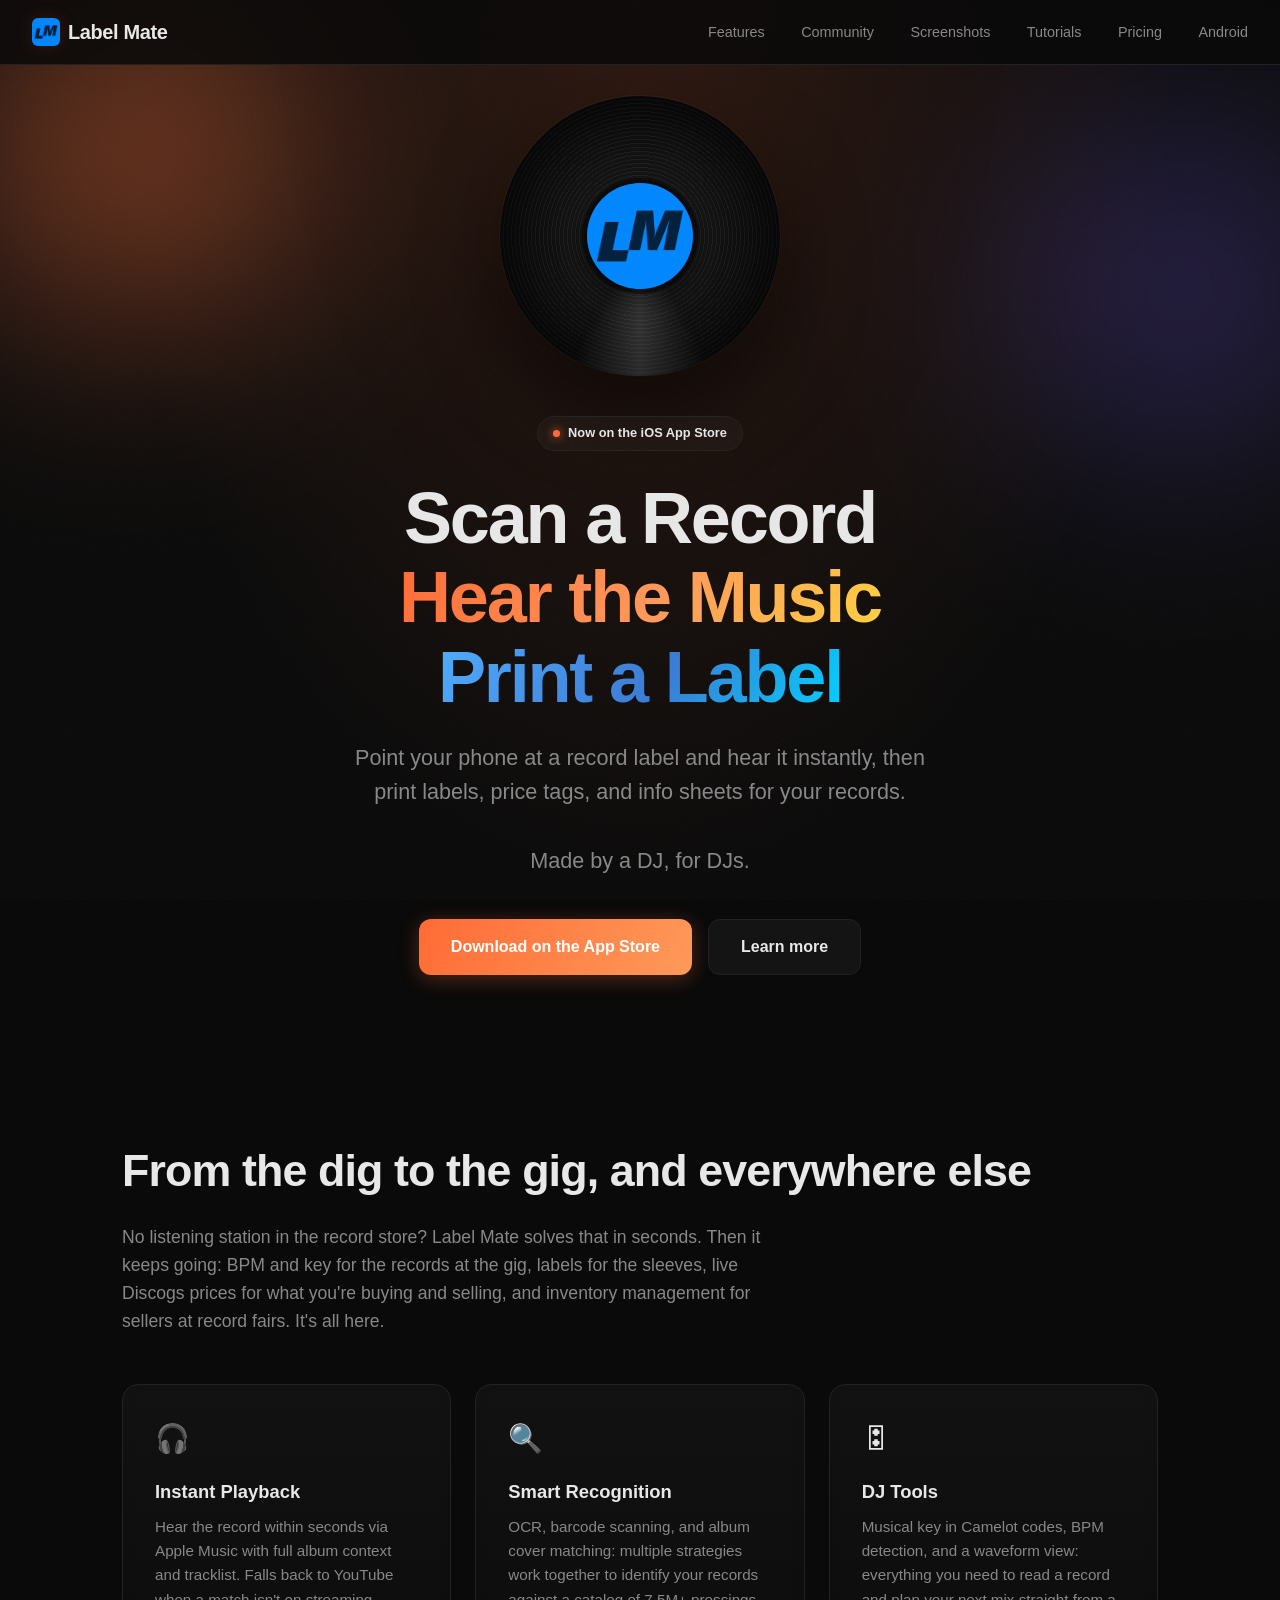
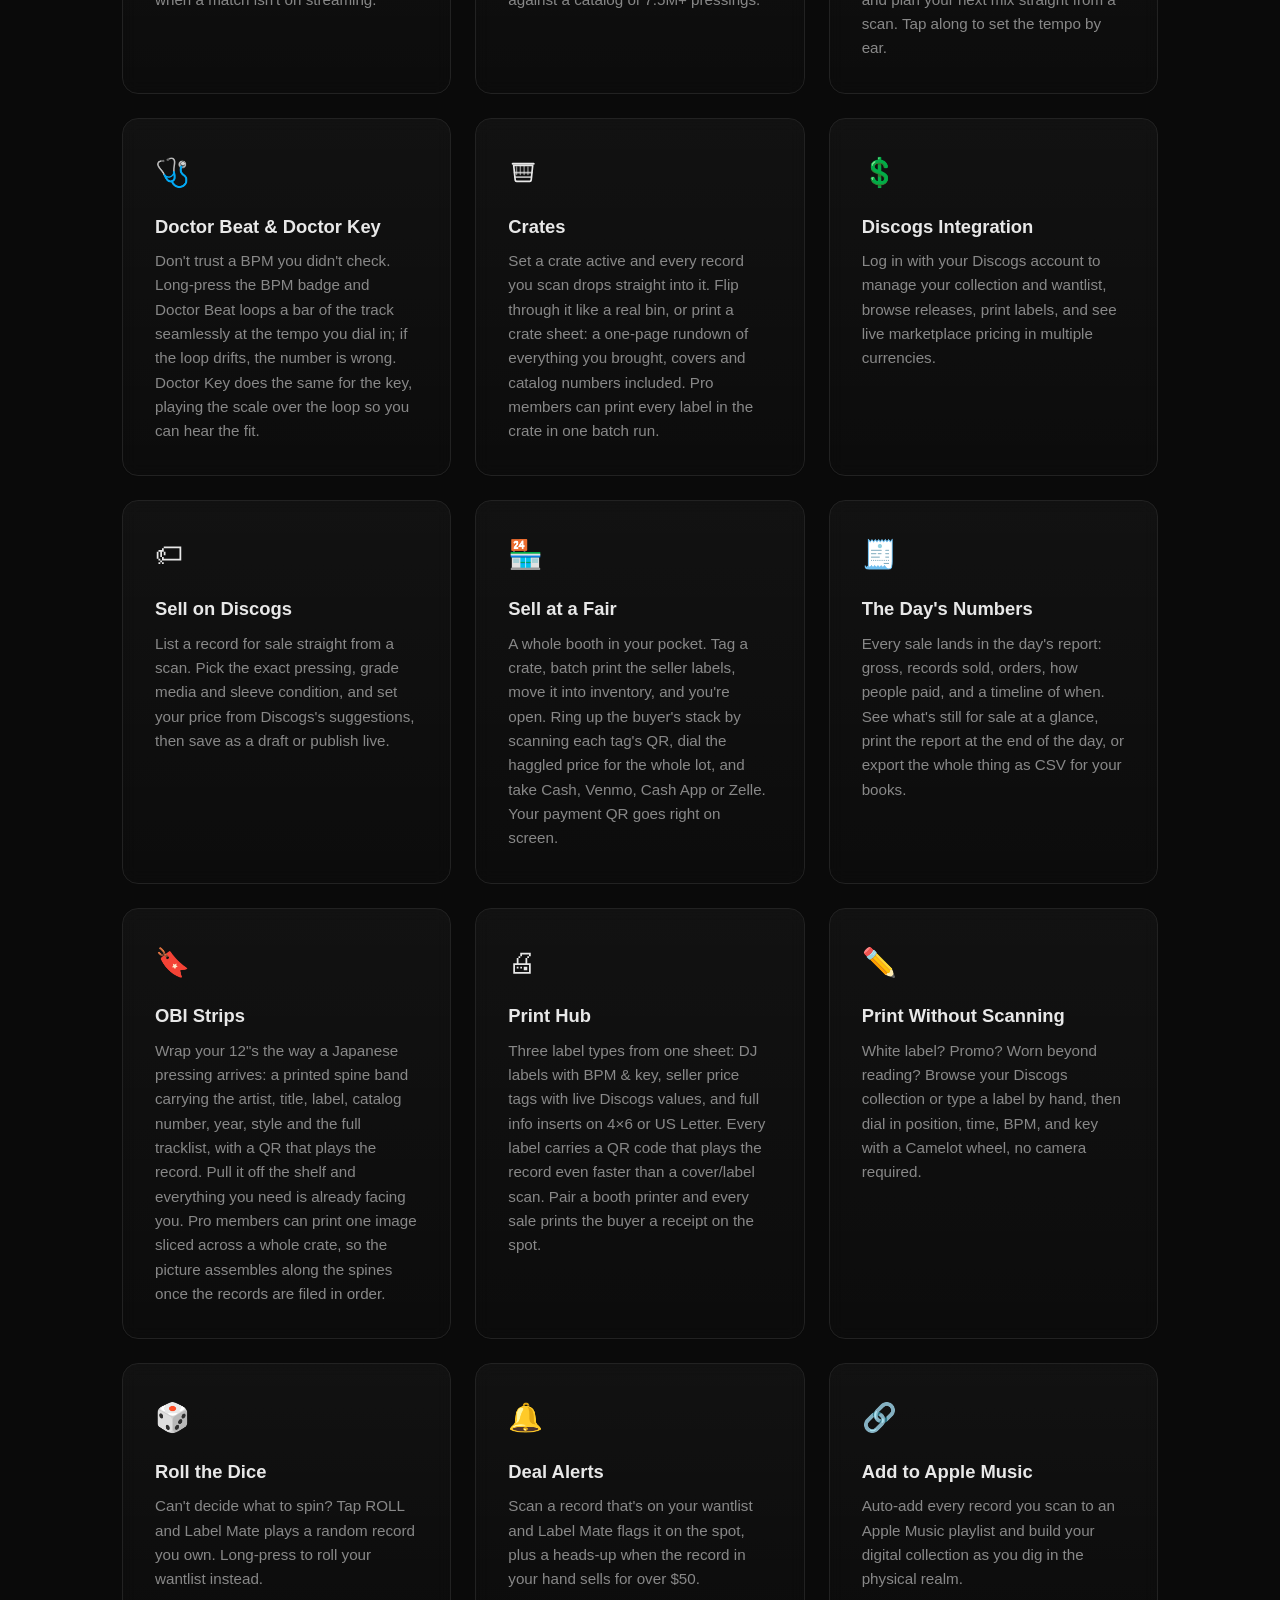
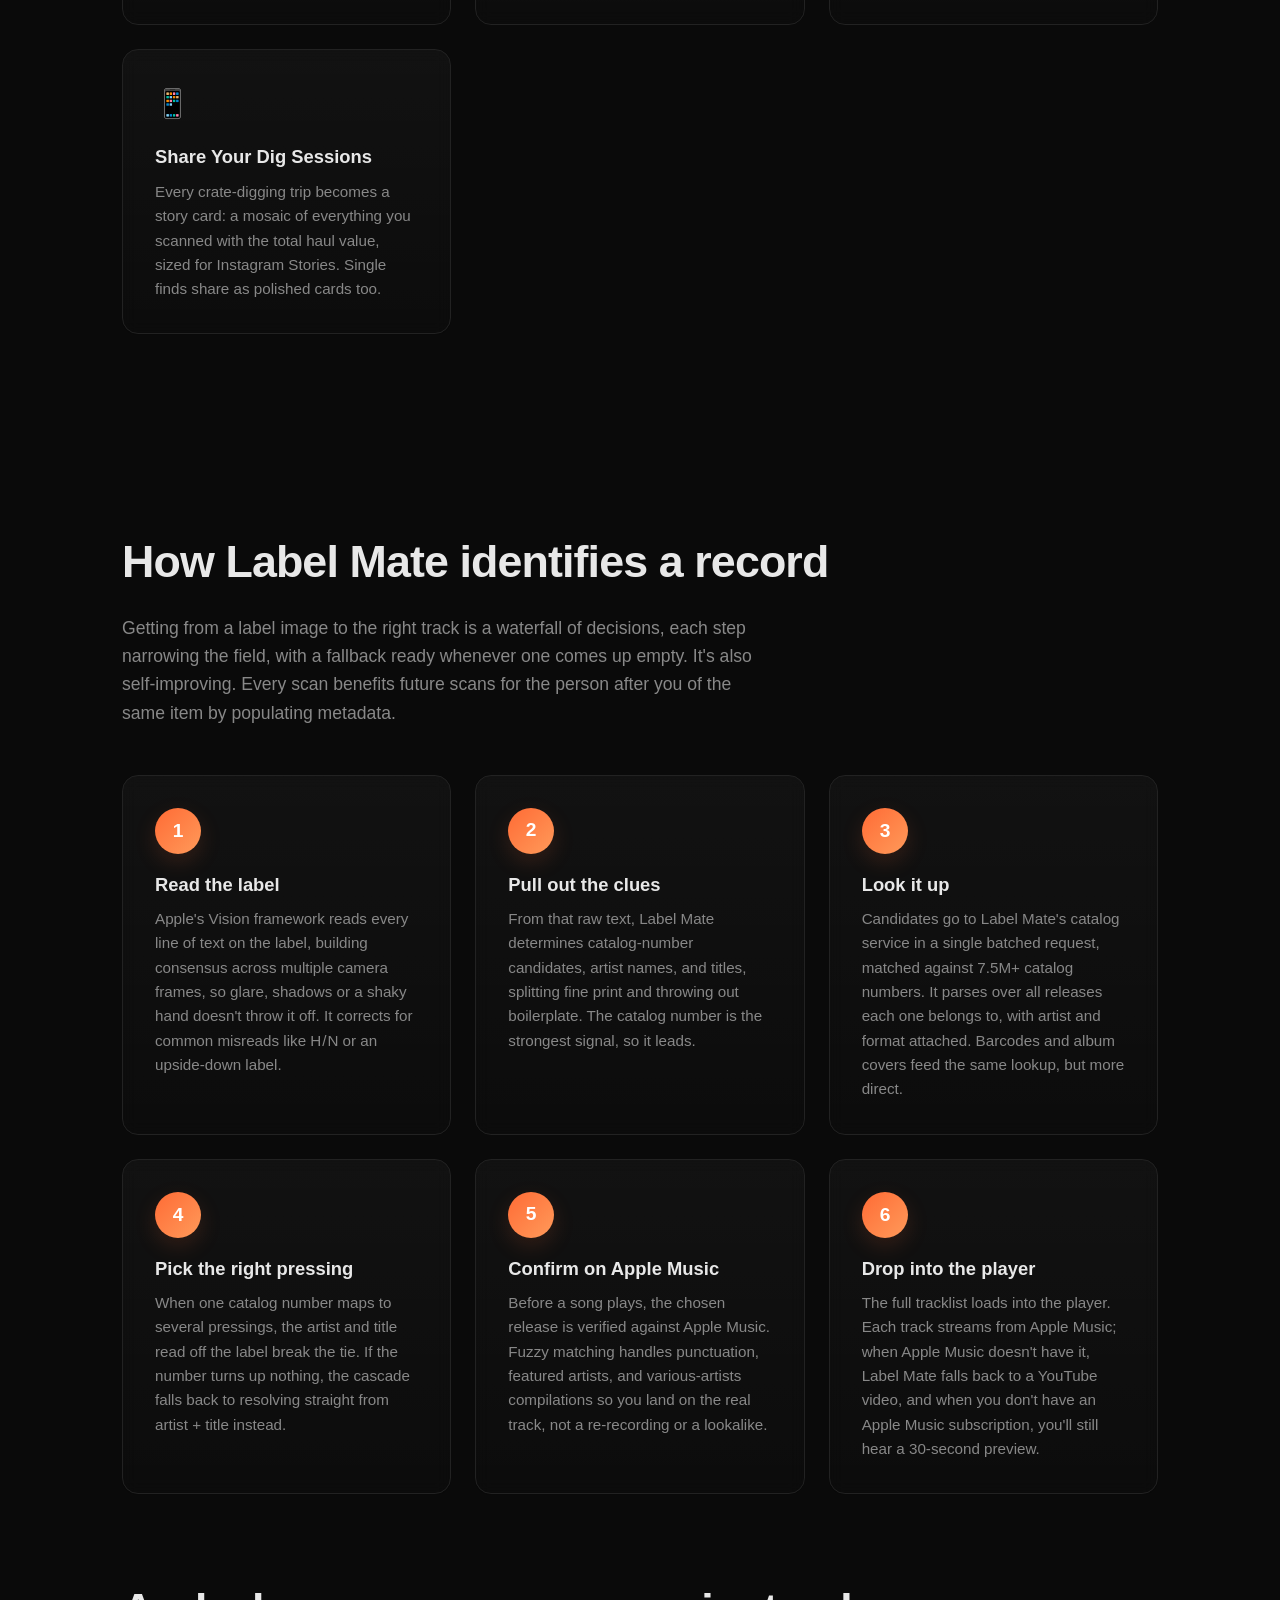
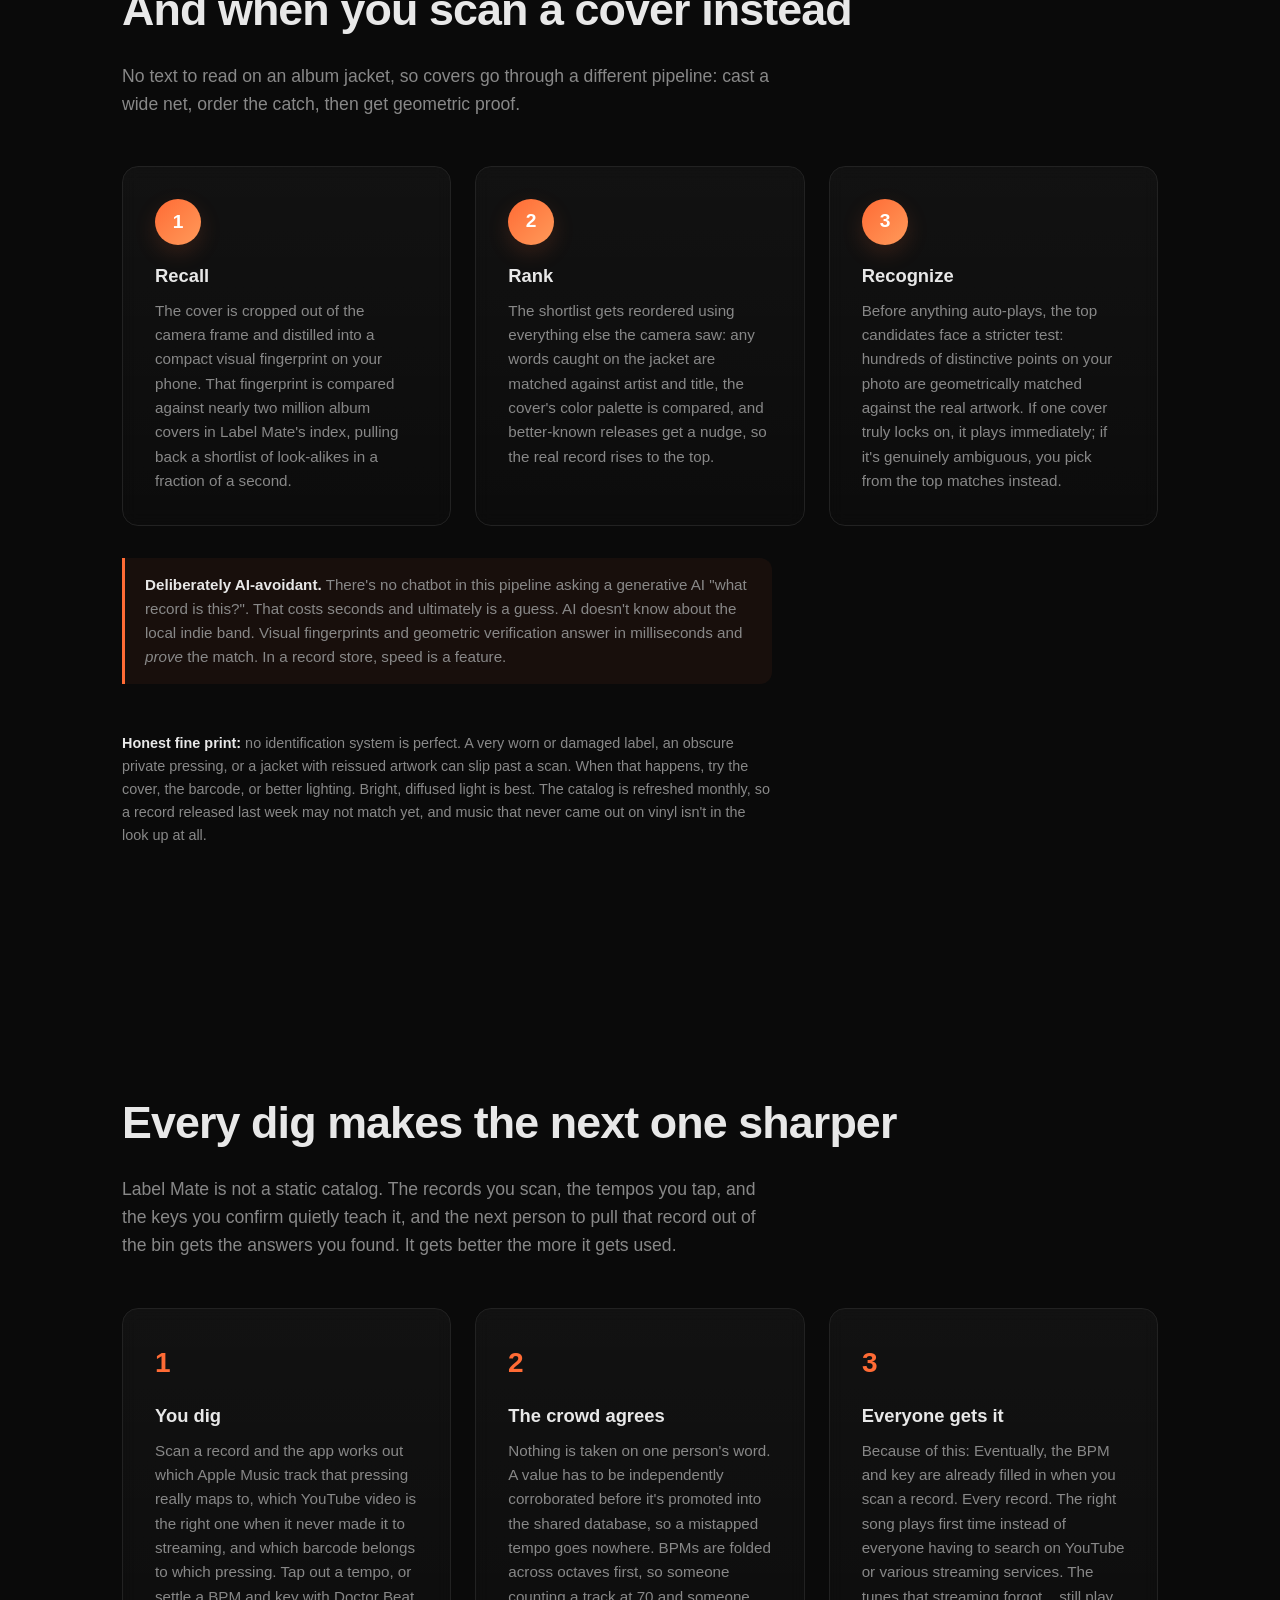
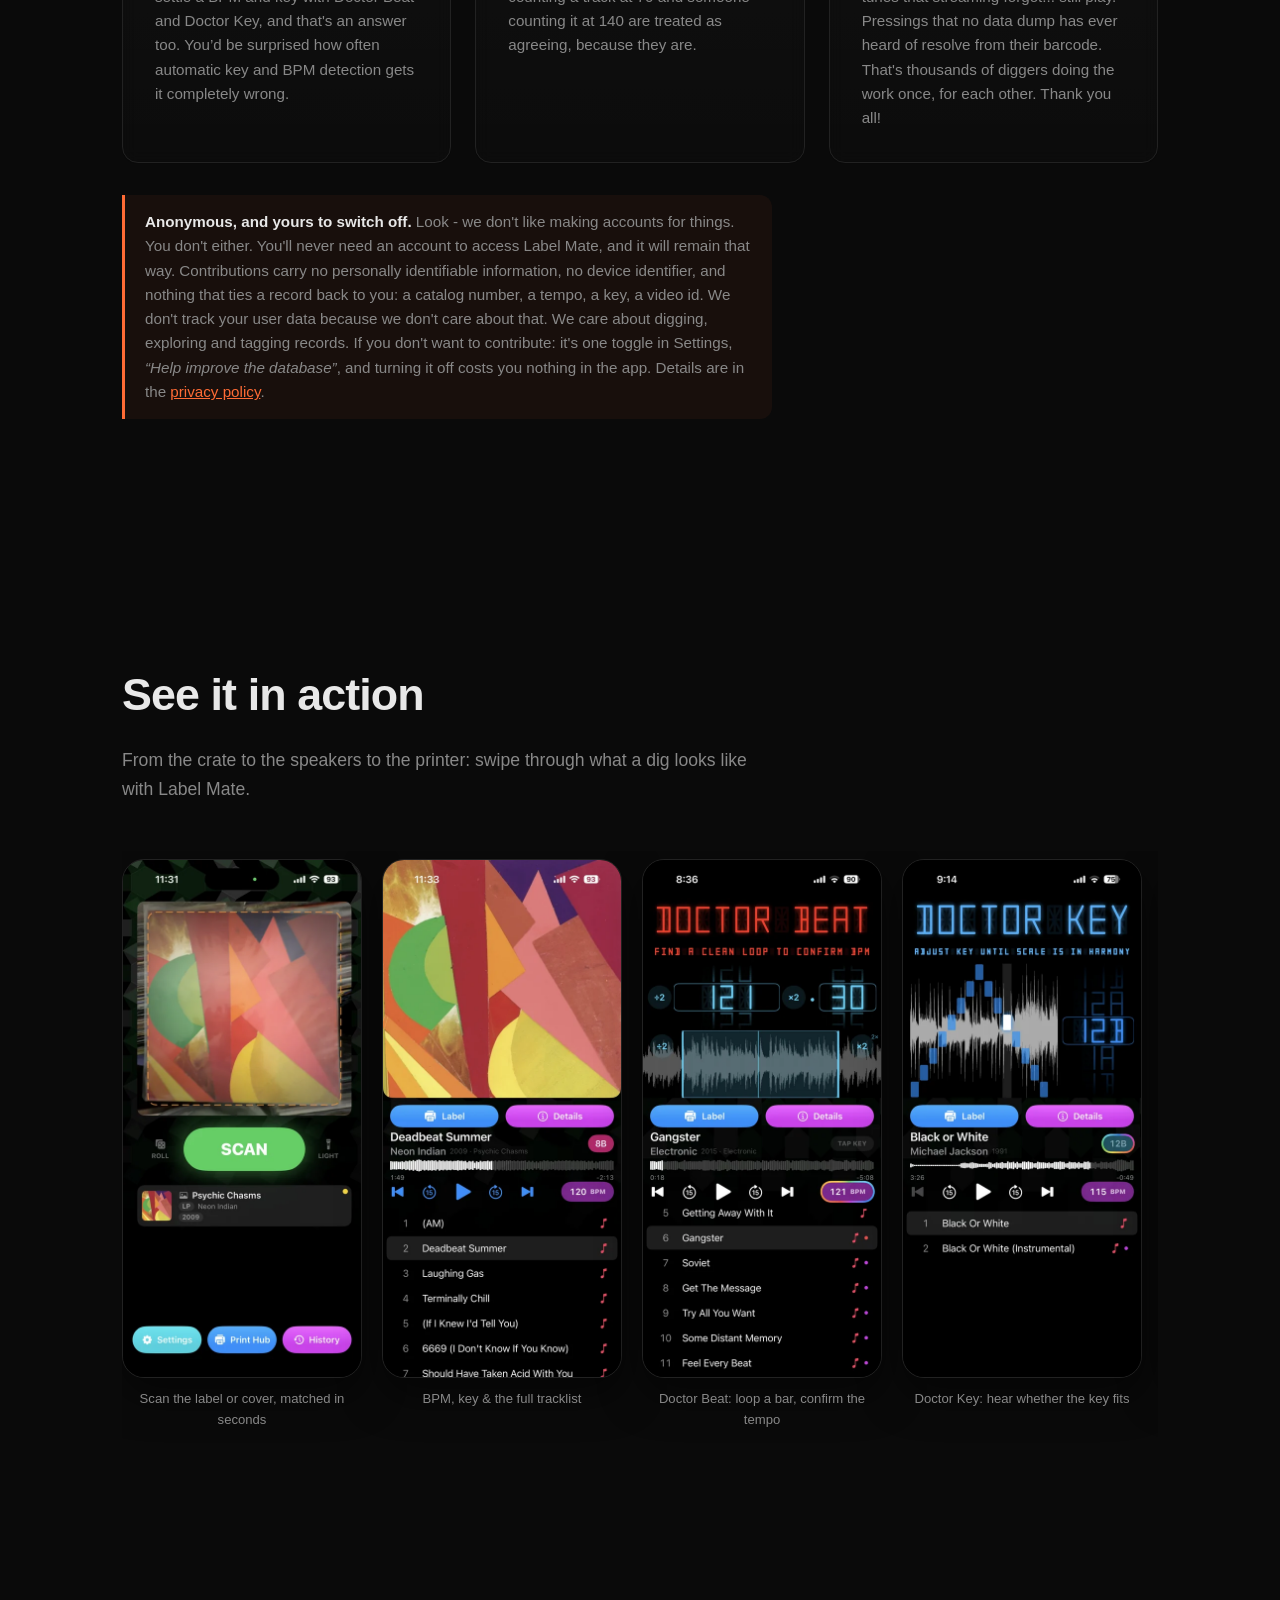
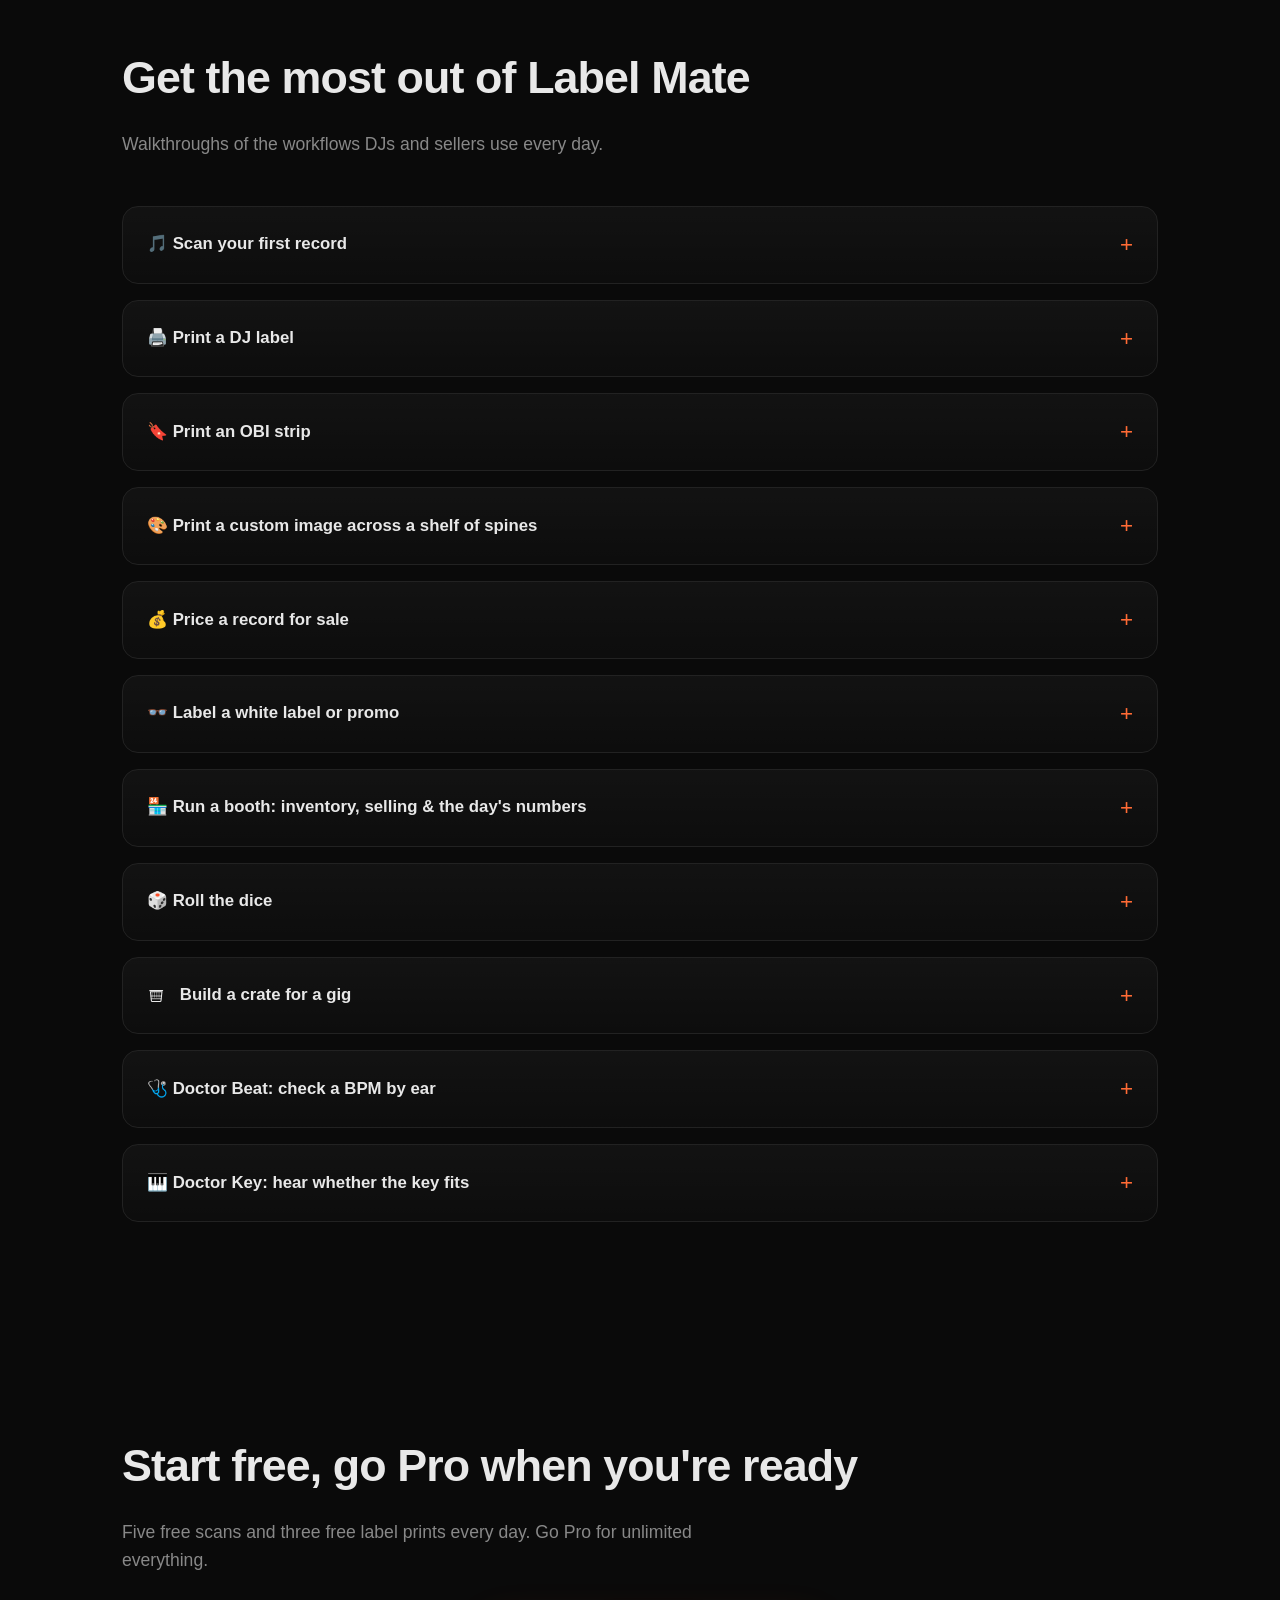
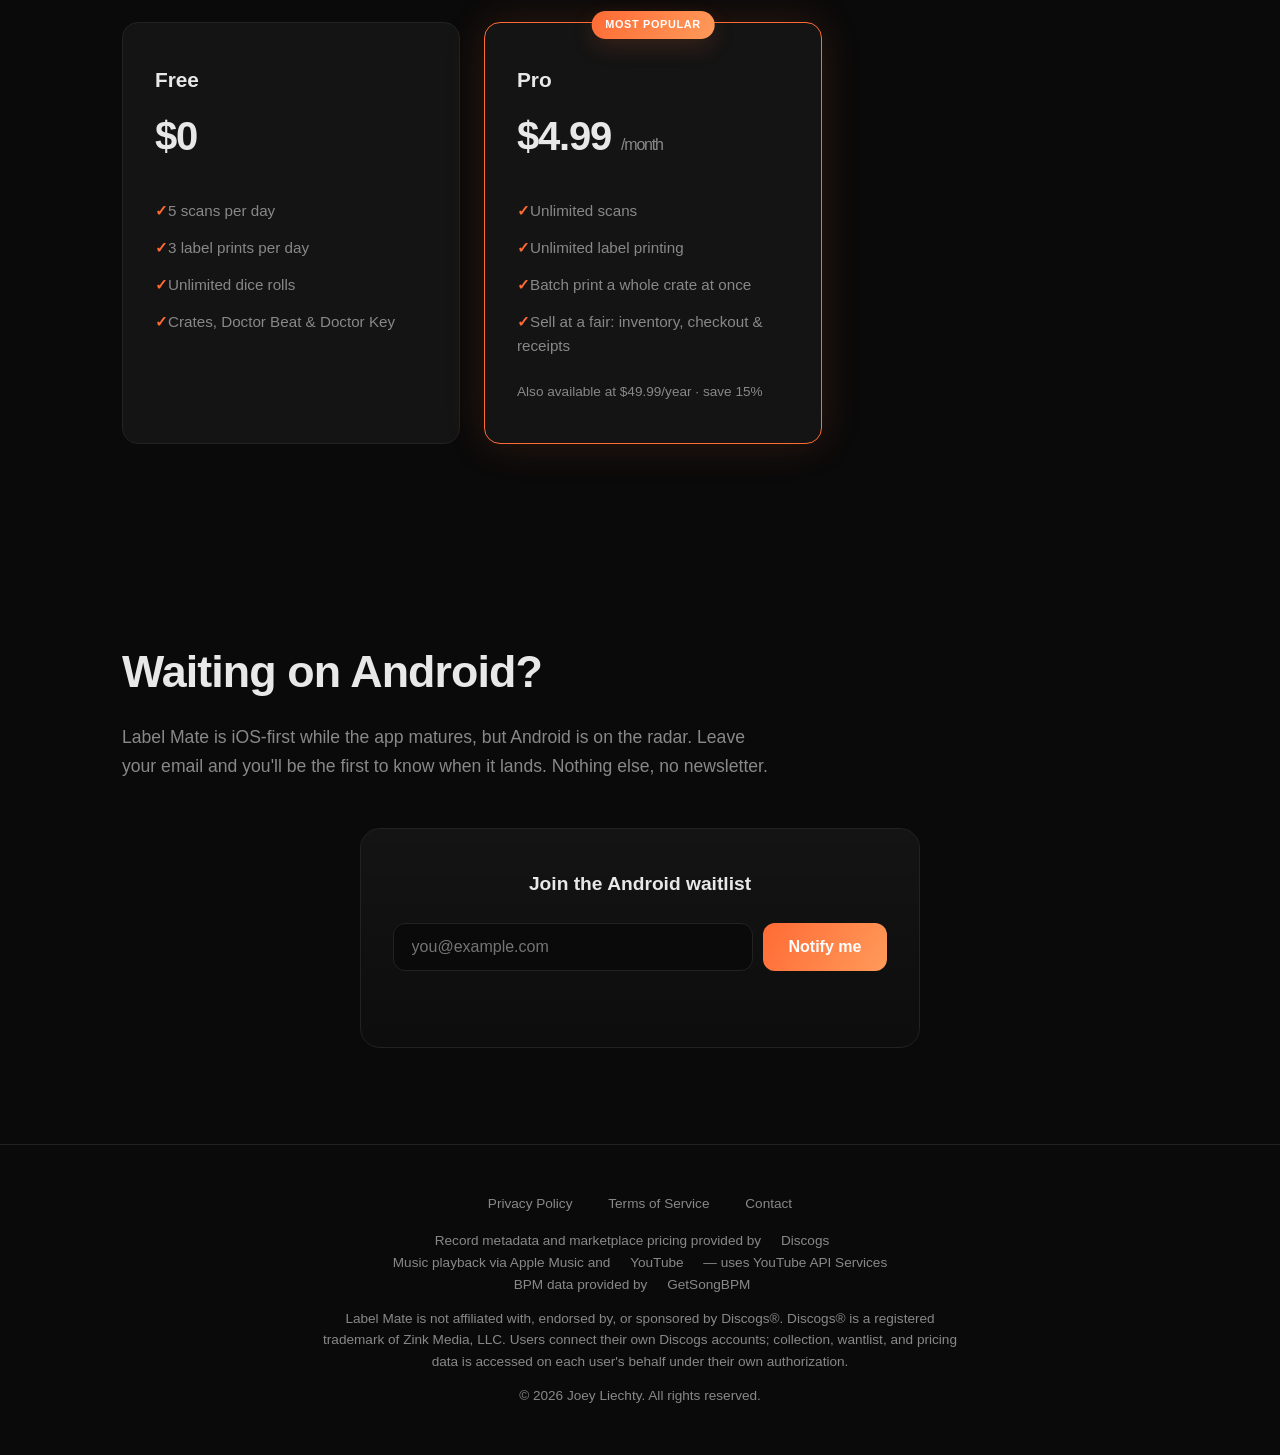
==== index.html @ ec5ef25d "Site: OBI strips — feature card, gallery, and two walkthroughs Covers the 1.8.7 feature: the printed" ====
<!DOCTYPE html>
<html lang="en">
<head>
  <meta charset="UTF-8">
  <meta name="viewport" content="width=device-width, initial-scale=1.0">
  <title>Label Mate - Scan a Record, Hear the Music, Print a Label.</title>
  <meta name="description" content="Point your phone at a record label and hear the music instantly. Label Mate identifies vinyl records via OCR and plays them through Apple Music.">
  <meta property="og:title" content="Label Mate - Scan a Record, Hear the Music, Print a Label">
  <meta property="og:description" content="Point your phone at a record label and hear the music instantly. Made for DJs, collectors, and crate diggers.">
  <meta property="og:type" content="website">
  <style>
    :root {
      --bg: #0a0a0a;
      --surface: #141414;
      --border: #222;
      --text: #e8e8e8;
      --text-muted: #888;
      --accent: #ff6b35;
      --accent-glow: rgba(255, 107, 53, 0.15);
    }

    * { margin: 0; padding: 0; box-sizing: border-box; }

    body {
      font-family: -apple-system, BlinkMacSystemFont, 'SF Pro Display', 'Segoe UI', Roboto, sans-serif;
      background: var(--bg);
      color: var(--text);
      line-height: 1.6;
      -webkit-font-smoothing: antialiased;
    }

    /* Nav */
    nav {
      position: fixed;
      top: 0;
      width: 100%;
      padding: 1rem 2rem;
      background: rgba(10, 10, 10, 0.85);
      backdrop-filter: blur(20px);
      -webkit-backdrop-filter: blur(20px);
      border-bottom: 1px solid var(--border);
      z-index: 100;
      display: flex;
      justify-content: space-between;
      align-items: center;
    }

    .nav-brand {
      font-size: 1.25rem;
      font-weight: 700;
      letter-spacing: -0.02em;
      display: flex;
      align-items: center;
      gap: 0.5rem;
    }

    .nav-icon {
      width: 28px;
      height: 28px;
      border-radius: 6px;
    }

    .nav-links a {
      color: var(--text-muted);
      text-decoration: none;
      margin-left: 2rem;
      font-size: 0.9rem;
      transition: color 0.2s;
    }

    .nav-links a:hover { color: var(--text); }

    /* Hero */
    .hero {
      min-height: 100vh;
      display: flex;
      flex-direction: column;
      align-items: center;
      justify-content: center;
      text-align: center;
      padding: 6rem 2rem 4rem;
      background:
        radial-gradient(ellipse at 50% 0%, var(--accent-glow) 0%, transparent 60%),
        var(--bg);
    }

    .hero-icon {
      width: 120px;
      height: 120px;
      border-radius: 26px;
      margin-bottom: 2rem;
      box-shadow: 0 8px 32px rgba(0,0,0,0.4);
    }

    .hero h1 {
      font-size: clamp(2.5rem, 6vw, 4.5rem);
      font-weight: 800;
      letter-spacing: -0.03em;
      line-height: 1.1;
      margin-bottom: 1.5rem;
    }

    .hero h1 span { color: var(--accent); }

    .hero p {
      font-size: clamp(1.1rem, 2.5vw, 1.35rem);
      color: var(--text-muted);
      max-width: 600px;
      margin-bottom: 2.5rem;
    }

    .cta-group {
      display: flex;
      gap: 1rem;
      flex-wrap: wrap;
      justify-content: center;
    }

    .cta {
      display: inline-flex;
      align-items: center;
      gap: 0.5rem;
      padding: 0.9rem 2rem;
      border-radius: 12px;
      font-size: 1rem;
      font-weight: 600;
      text-decoration: none;
      transition: transform 0.2s, box-shadow 0.2s;
    }

    .cta:hover { transform: translateY(-2px); }

    .cta-primary {
      background: var(--accent);
      color: #fff;
      box-shadow: 0 4px 20px rgba(255, 107, 53, 0.3);
    }

    .cta-primary:hover {
      box-shadow: 0 6px 28px rgba(255, 107, 53, 0.45);
    }

    .cta-secondary {
      background: var(--surface);
      color: var(--text);
      border: 1px solid var(--border);
    }

    /* Sections */
    section {
      padding: 6rem 2rem;
      max-width: 1100px;
      margin: 0 auto;
    }

    .section-label {
      text-transform: uppercase;
      font-size: 0.8rem;
      font-weight: 700;
      letter-spacing: 0.1em;
      color: var(--accent);
      margin-bottom: 0.75rem;
    }

    section h2 {
      font-size: clamp(1.8rem, 4vw, 2.8rem);
      font-weight: 700;
      letter-spacing: -0.02em;
      margin-bottom: 1rem;
    }

    section > p {
      color: var(--text-muted);
      font-size: 1.1rem;
      max-width: 650px;
      margin-bottom: 3rem;
    }

    /* Feature grid */
    .features {
      display: grid;
      grid-template-columns: repeat(auto-fit, minmax(300px, 1fr));
      gap: 1.5rem;
    }

    .feature-card {
      background: var(--surface);
      border: 1px solid var(--border);
      border-radius: 16px;
      padding: 2rem;
      transition: border-color 0.2s;
    }

    .feature-card:hover { border-color: #333; }

    .feature-icon {
      font-size: 1.75rem;
      margin-bottom: 1rem;
    }

    .feature-card h3 {
      font-size: 1.15rem;
      font-weight: 600;
      margin-bottom: 0.5rem;
    }

    .feature-card p {
      color: var(--text-muted);
      font-size: 0.95rem;
    }

    /* Pricing */
    .pricing-cards {
      display: grid;
      grid-template-columns: repeat(auto-fit, minmax(280px, 1fr));
      gap: 1.5rem;
      max-width: 700px;
    }

    .pricing-card {
      background: var(--surface);
      border: 1px solid var(--border);
      border-radius: 16px;
      padding: 2.5rem 2rem;
    }

    .pricing-card.featured {
      border-color: var(--accent);
      box-shadow: 0 0 40px var(--accent-glow);
    }

    .pricing-card h3 {
      font-size: 1.3rem;
      font-weight: 700;
      margin-bottom: 0.5rem;
    }

    .pricing-card .price {
      font-size: 2.5rem;
      font-weight: 800;
      letter-spacing: -0.03em;
    }

    .pricing-card .price span {
      font-size: 1rem;
      font-weight: 400;
      color: var(--text-muted);
    }

    .pricing-card ul {
      list-style: none;
      margin-top: 1.5rem;
    }

    .pricing-card li {
      padding: 0.4rem 0;
      color: var(--text-muted);
      font-size: 0.95rem;
    }

    .pricing-card li::before {
      content: "\2713 ";
      color: var(--accent);
      font-weight: 700;
    }

    /* Footer */
    footer {
      border-top: 1px solid var(--border);
      padding: 3rem 2rem;
      text-align: center;
      color: var(--text-muted);
      font-size: 0.85rem;
    }

    footer a {
      color: var(--text-muted);
      text-decoration: none;
      margin: 0 1rem;
      transition: color 0.2s;
    }

    footer a:hover { color: var(--text); }

    footer .footer-links { margin-bottom: 1rem; }

    /* Responsive */
    @media (max-width: 600px) {
      nav { padding: 0.75rem 1rem; }
      .nav-links a { margin-left: 1rem; font-size: 0.8rem; }
      section { padding: 4rem 1.25rem; }
      .hero { padding: 5rem 1.25rem 3rem; }
      .hero-icon { width: 90px; height: 90px; border-radius: 20px; }
    }
    /* ============================================================
       Visual polish: "wow" layer (overrides the rules above)
       ============================================================ */
    :root {
      --accent-2: #ff9a5a;
      --accent-3: #ffd23f;
    }

    html { scroll-behavior: smooth; }
    section[id], #how, #features, #pricing { scroll-margin-top: 90px; }

    /* Film grain over the whole page */
    body::after {
      content: "";
      position: fixed;
      inset: 0;
      z-index: 2;
      pointer-events: none;
      opacity: 0.035;
      background-image: url("data:image/svg+xml,%3Csvg xmlns='http://www.w3.org/2000/svg' width='140' height='140'%3E%3Cfilter id='n'%3E%3CfeTurbulence type='fractalNoise' baseFrequency='0.85' numOctaves='2' stitchTiles='stitch'/%3E%3C/filter%3E%3Crect width='100%25' height='100%25' filter='url(%23n)'/%3E%3C/svg%3E");
    }

    /* Sticky nav reacts to scroll */
    nav { transition: background 0.3s, box-shadow 0.3s; }
    nav.scrolled {
      background: rgba(10, 10, 10, 0.92);
      box-shadow: 0 10px 40px rgba(0, 0, 0, 0.55);
    }
    .nav-icon { box-shadow: 0 0 18px var(--accent-glow); }

    /* Hero: animated aurora background */
    .hero { position: relative; overflow: hidden; }
    .hero::before, .hero::after {
      content: "";
      position: absolute;
      border-radius: 50%;
      filter: blur(90px);
      z-index: 0;
      mix-blend-mode: screen;
      pointer-events: none;
    }
    .hero::before {
      width: 540px; height: 540px;
      left: -140px; top: -120px;
      background: radial-gradient(circle, rgba(255, 107, 53, 0.55), transparent 70%);
      animation: drift1 19s ease-in-out infinite alternate;
    }
    .hero::after {
      width: 520px; height: 520px;
      right: -160px; top: 30px;
      background: radial-gradient(circle, rgba(120, 90, 255, 0.32), transparent 70%);
      animation: drift2 23s ease-in-out infinite alternate;
    }
    .hero > * { position: relative; z-index: 1; }
    @keyframes drift1 { to { transform: translate(130px, 90px) scale(1.18); } }
    @keyframes drift2 { to { transform: translate(-110px, 70px) scale(1.12); } }

    /* Hero: vinyl record with the app icon as the label */
    .hero-visual {
      position: relative;
      width: clamp(190px, 42vw, 280px);
      aspect-ratio: 1;
      margin: 0 auto 2.5rem;
      animation: pop 1s cubic-bezier(0.2, 0.8, 0.2, 1) both;
    }
    .vinyl {
      width: 100%; height: 100%;
      border-radius: 50%;
      background:
        repeating-radial-gradient(circle at 50% 50%, rgba(255,255,255,0.05) 0 1px, rgba(0,0,0,0) 1px 4px),
        radial-gradient(circle at 50% 50%, #1c1c1c 0%, #0c0c0c 60%, #050505 100%);
      box-shadow:
        0 30px 80px rgba(0, 0, 0, 0.7),
        0 0 0 1px rgba(255, 255, 255, 0.04),
        inset 0 0 70px rgba(0, 0, 0, 0.85);
      position: relative;
    }
    .vinyl::before {
      content: "";
      position: absolute; inset: 0;
      border-radius: 50%;
      background: conic-gradient(from 0deg, transparent 0 42%, rgba(255, 255, 255, 0.14) 50%, transparent 58% 100%);
      mix-blend-mode: screen;
    }
    .vinyl-label {
      position: absolute; inset: 31%;
      border-radius: 50%;
      overflow: hidden;
      box-shadow: 0 0 0 5px rgba(0, 0, 0, 0.55), 0 12px 30px rgba(0, 0, 0, 0.5);
    }
    .vinyl-label img { width: 100%; height: 100%; object-fit: cover; display: block; }
    .vinyl-glow {
      position: absolute; inset: -28px;
      border-radius: 50%;
      z-index: -1;
      background: radial-gradient(circle, var(--accent-glow), transparent 70%);
      filter: blur(22px);
      animation: pulse 4s ease-in-out infinite;
    }
    @keyframes pulse { 0%, 100% { opacity: 0.55; } 50% { opacity: 1; } }
    @keyframes pop { from { opacity: 0; transform: scale(0.85); } to { opacity: 1; transform: none; } }

    /* Hero eyebrow pill */
    .hero-eyebrow {
      display: inline-flex;
      align-items: center;
      gap: 0.5rem;
      font-size: 0.8rem;
      font-weight: 600;
      color: var(--text);
      text-decoration: none;
      padding: 0.4rem 0.95rem;
      border-radius: 999px;
      border: 1px solid var(--border);
      background: rgba(255, 255, 255, 0.03);
      -webkit-backdrop-filter: blur(10px);
      backdrop-filter: blur(10px);
      margin-bottom: 1.75rem;
      transition: border-color 0.2s, transform 0.2s;
    }
    .hero-eyebrow:hover { border-color: var(--accent); transform: translateY(-1px); }
    .hero-eyebrow .dot {
      width: 7px; height: 7px;
      border-radius: 50%;
      background: var(--accent);
      box-shadow: 0 0 10px var(--accent);
      animation: pulse 2s ease-in-out infinite;
    }

    /* Gradient hero accent + entrance */
    .hero h1 span {
      background: linear-gradient(120deg, var(--accent), var(--accent-2) 55%, var(--accent-3));
      -webkit-background-clip: text;
      background-clip: text;
      color: transparent;
      -webkit-text-fill-color: transparent;
    }
    .hero h1 span.hero-blue {
      background: linear-gradient(120deg, #4facfe, #3a7bd5 55%, #00d2ff);
      -webkit-background-clip: text;
      background-clip: text;
    }
    .hero-eyebrow, .hero h1, .hero p, .cta-group {
      animation: rise 0.85s cubic-bezier(0.2, 0.7, 0.2, 1) both;
    }
    .hero h1 { animation-delay: 0.08s; }
    .hero p { animation-delay: 0.16s; }
    .cta-group { animation-delay: 0.24s; }
    @keyframes rise { from { opacity: 0; transform: translateY(22px); } to { opacity: 1; transform: none; } }

    /* Gradient primary CTA */
    .cta-primary { background: linear-gradient(120deg, var(--accent), var(--accent-2)); }

    /* Glass feature cards */
    .feature-card {
      background: linear-gradient(180deg, rgba(255, 255, 255, 0.035), rgba(255, 255, 255, 0.012));
      -webkit-backdrop-filter: blur(8px);
      backdrop-filter: blur(8px);
      position: relative;
      overflow: hidden;
      transition: transform 0.28s ease, border-color 0.28s ease, box-shadow 0.28s ease;
    }
    .feature-card:hover {
      transform: translateY(-6px);
      box-shadow: 0 22px 50px rgba(0, 0, 0, 0.5);
    }
    .feature-icon { display: inline-block; transition: transform 0.28s ease; }
    .feature-card:hover .feature-icon { transform: scale(1.14) rotate(-4deg); }

    /* Milk crate of records — drawn, because no emoji is a record crate.
       Sized to sit on the same baseline as the emoji icons beside it. */
    .crate-glyph { width: 1.9rem; height: 1.9rem; vertical-align: -0.15em; }
    .tutorial summary .crate-glyph { width: 1.15rem; height: 1.15rem; vertical-align: -0.18em; margin-right: 0.15rem; }

    /* Waterfall step badges */
    #how .feature-icon {
      display: inline-flex;
      align-items: center;
      justify-content: center;
      width: 46px; height: 46px;
      border-radius: 50%;
      background: linear-gradient(135deg, var(--accent), var(--accent-2));
      color: #fff !important;
      font-size: 1.2rem;
      box-shadow: 0 8px 22px var(--accent-glow);
    }
    #how .feature-card:hover .feature-icon { transform: scale(1.1) rotate(0deg); }

    /* Pricing: featured ribbon + lift */
    .pricing-card.featured { position: relative; transform: scale(1.03); }
    .pricing-card.featured::before {
      content: "Most popular";
      position: absolute;
      top: -12px; left: 50%;
      transform: translateX(-50%);
      background: linear-gradient(120deg, var(--accent), var(--accent-2));
      color: #fff;
      font-size: 0.68rem;
      font-weight: 700;
      letter-spacing: 0.06em;
      text-transform: uppercase;
      padding: 0.32rem 0.85rem;
      border-radius: 999px;
      white-space: nowrap;
      box-shadow: 0 8px 22px var(--accent-glow);
    }

    /* Scroll-reveal */
    .pre-reveal {
      opacity: 0;
      transform: translateY(28px);
      transition: opacity 0.7s cubic-bezier(0.2, 0.7, 0.2, 1), transform 0.7s cubic-bezier(0.2, 0.7, 0.2, 1);
      transition-delay: var(--d, 0ms);
    }
    .pre-reveal.is-visible { opacity: 1; transform: none; }

    @media (max-width: 600px) {
      .pricing-card.featured { transform: none; }
    }

    @media (prefers-reduced-motion: reduce) {
      html { scroll-behavior: auto; }
      .vinyl, .vinyl-glow, .hero::before, .hero::after, .hero-eyebrow .dot,
      .hero-visual, .hero-eyebrow, .hero h1, .hero p, .cta-group { animation: none !important; }
      .pre-reveal { opacity: 1 !important; transform: none !important; transition: none !important; }
    }

    /* Screenshots gallery: horizontal snap strip */
    .gallery-strip {
      display: flex;
      gap: 1.25rem;
      overflow-x: auto;
      padding: 0.5rem 0.25rem 1.25rem;
      scroll-snap-type: x mandatory;
      -webkit-overflow-scrolling: touch;
      scrollbar-width: thin;
      scrollbar-color: var(--border) transparent;
    }
    .gallery-shot {
      flex: 0 0 auto;
      width: min(240px, 62vw);
      scroll-snap-align: start;
    }
    .gallery-shot img {
      width: 100%;
      display: block;
      border-radius: 22px;
      border: 1px solid var(--border);
      box-shadow: 0 16px 40px rgba(0, 0, 0, 0.5);
      transition: transform 0.25s ease, box-shadow 0.25s ease;
    }
    .gallery-shot:hover img {
      transform: translateY(-5px);
      box-shadow: 0 24px 55px rgba(0, 0, 0, 0.6);
    }
    .gallery-shot figcaption {
      margin-top: 0.6rem;
      font-size: 0.82rem;
      color: var(--text-muted);
      text-align: center;
    }

    /* Tutorials: accordion cards */
    .tutorial {
      background: linear-gradient(180deg, rgba(255, 255, 255, 0.035), rgba(255, 255, 255, 0.012));
      border: 1px solid var(--border);
      border-radius: 16px;
      margin-bottom: 1rem;
      overflow: hidden;
      transition: border-color 0.2s;
    }
    .tutorial[open] { border-color: #3a3a3a; }
    .tutorial summary {
      list-style: none;
      cursor: pointer;
      padding: 1.25rem 1.5rem;
      font-weight: 600;
      font-size: 1.05rem;
      display: flex;
      align-items: center;
      gap: 0.75rem;
      user-select: none;
    }
    .tutorial summary::-webkit-details-marker { display: none; }
    .tutorial summary::after {
      content: "+";
      margin-left: auto;
      color: var(--accent);
      font-size: 1.4rem;
      font-weight: 400;
      transition: transform 0.2s;
    }
    .tutorial[open] summary::after { transform: rotate(45deg); }
    .tutorial-body {
      padding: 0 1.5rem 1.5rem;
      color: var(--text-muted);
      font-size: 0.95rem;
    }
    .tutorial-body ol { margin: 0.25rem 0 0 1.25rem; }
    .tutorial-body li { padding: 0.3rem 0; }
    .tutorial-body li strong { color: var(--text); font-weight: 600; }
    .tutorial-body .tip {
      margin-top: 0.9rem;
      padding: 0.7rem 1rem;
      border-left: 3px solid var(--accent);
      background: rgba(255, 107, 53, 0.06);
      border-radius: 0 10px 10px 0;
      font-size: 0.88rem;
    }

    /* Android waitlist */
    #android .waitlist-card {
      background: linear-gradient(180deg, rgba(255, 255, 255, 0.04), rgba(255, 255, 255, 0.012));
      border: 1px solid var(--border);
      border-radius: 20px;
      padding: 2.5rem 2rem;
      max-width: 560px;
      text-align: center;
      margin: 0 auto;
    }
    .waitlist-form {
      display: flex;
      gap: 0.6rem;
      margin-top: 1.5rem;
      flex-wrap: wrap;
      justify-content: center;
    }
    .waitlist-form input[type="email"] {
      flex: 1 1 260px;
      padding: 0.85rem 1.1rem;
      border-radius: 12px;
      border: 1px solid var(--border);
      background: var(--bg);
      color: var(--text);
      font-size: 1rem;
      outline: none;
      transition: border-color 0.2s;
    }
    .waitlist-form input[type="email"]:focus { border-color: var(--accent); }
    .waitlist-form button {
      padding: 0.85rem 1.6rem;
      border: none;
      border-radius: 12px;
      background: linear-gradient(120deg, var(--accent), var(--accent-2));
      color: #fff;
      font-size: 1rem;
      font-weight: 600;
      cursor: pointer;
      transition: transform 0.2s, box-shadow 0.2s;
    }
    .waitlist-form button:hover { transform: translateY(-2px); box-shadow: 0 6px 24px rgba(255, 107, 53, 0.4); }
    .waitlist-form button:disabled { opacity: 0.6; cursor: default; transform: none; }
    .waitlist-head {
      display: flex;
      align-items: center;
      justify-content: center;
      gap: 0.75rem;
      flex-wrap: wrap;
    }
    .waitlist-count {
      font-size: 0.8rem;
      font-weight: 600;
      color: var(--accent);
      background: rgba(255, 107, 53, 0.12);
      border: 1px solid rgba(255, 107, 53, 0.35);
      border-radius: 999px;
      padding: 0.2rem 0.7rem;
      white-space: nowrap;
    }
    .waitlist-status { margin-top: 1rem; font-size: 0.9rem; min-height: 1.4em; }
    .waitlist-status.ok { color: #6fdc8c; }
    .waitlist-status.err { color: #ff8a8a; }
  </style>
</head>
<body>

<nav>
  <div class="nav-brand"><img src="icon.png" alt="Label Mate" class="nav-icon">Label&nbsp;Mate</div>
  <div class="nav-links">
    <a href="#features">Features</a>
    <a href="#community">Community</a>
    <a href="#gallery">Screenshots</a>
    <a href="#tutorials">Tutorials</a>
    <a href="#pricing">Pricing</a>
    <a href="#android">Android</a>
  </div>
</nav>

<div class="hero">
  <div class="hero-visual">
    <div class="vinyl-glow"></div>
    <div class="vinyl">
      <div class="vinyl-label"><img src="icon.png" alt="Label Mate app icon"></div>
    </div>
  </div>
  <a href="https://apps.apple.com/us/app/label-mate/id6759539466" class="hero-eyebrow"><span class="dot"></span> Now on the iOS App Store</a>
  <h1>Scan a Record<br><span>Hear the Music</span><br><span class="hero-blue">Print a Label</span></h1>
  <p>Point your phone at a record label and hear it instantly, then print labels, price tags, and info sheets for your records.<br><br>Made by a DJ, for DJs.</p>
  <div class="cta-group">
    <a href="https://apps.apple.com/us/app/label-mate/id6759539466" class="cta cta-primary">Download on the App Store</a>
    <a href="#features" class="cta cta-secondary">Learn more</a>
  </div>
</div>

<section id="features">
  <h2>From the dig to the gig, and everywhere else</h2>
  <p>No listening station in the record store? Label Mate solves that in seconds. Then it keeps going: BPM and key for the records at the gig, labels for the sleeves, live Discogs prices for what you're buying and selling, and inventory management for sellers at record fairs. It's all here.</p>
  <div class="features">
    <div class="feature-card">
      <div class="feature-icon">&#127911;</div>
      <h3>Instant Playback</h3>
      <p>Hear the record within seconds via Apple Music with full album context and tracklist. Falls back to YouTube when a match isn't on streaming.</p>
    </div>
    <div class="feature-card">
      <div class="feature-icon">&#128269;</div>
      <h3>Smart Recognition</h3>
      <p>OCR, barcode scanning, and album cover matching: multiple strategies work together to identify your records against a catalog of 7.5M+ pressings.</p>
    </div>
    <div class="feature-card">
      <div class="feature-icon">&#127899;</div>
      <h3>DJ Tools</h3>
      <p>Musical key in Camelot codes, BPM detection, and a waveform view: everything you need to read a record and plan your next mix straight from a scan. Tap along to set the tempo by ear.</p>
    </div>
    <div class="feature-card">
      <div class="feature-icon">&#129658;</div>
      <h3>Doctor Beat &amp; Doctor Key</h3>
      <p>Don't trust a BPM you didn't check. Long-press the BPM badge and Doctor Beat loops a bar of the track seamlessly at the tempo you dial in; if the loop drifts, the number is wrong. Doctor Key does the same for the key, playing the scale over the loop so you can hear the fit.</p>
    </div>
    <div class="feature-card">
      <div class="feature-icon">
        <svg class="crate-glyph" viewBox="0 0 32 32" fill="none" stroke="currentColor" stroke-width="1.8"
             stroke-linecap="round" stroke-linejoin="round" role="img" aria-label="A milk crate of records">
          <!-- records standing in the crate -->
          <path d="M9 11.5v8M13 10.8v8.7M17 10.8v8.7M21 11.5v8" stroke-width="1.5" opacity="0.55"/>
          <!-- crate body: slightly tapered, like a real milk crate -->
          <path d="M6 10h20l-1.6 15.5a1.5 1.5 0 0 1-1.5 1.3H9.1a1.5 1.5 0 0 1-1.5-1.3L6 10Z"/>
          <!-- rim + slats -->
          <path d="M5 8.2h22" stroke-width="2.2"/>
          <path d="M6.9 17.4h18.2M7.4 22.2h17.2" opacity="0.75"/>
        </svg>
      </div>
      <h3>Crates</h3>
      <p>Set a crate active and every record you scan drops straight into it. Flip through it like a real bin, or print a crate sheet: a one-page rundown of everything you brought, covers and catalog numbers included. Pro members can print every label in the crate in one batch run.</p>
    </div>
    <div class="feature-card">
      <div class="feature-icon">&#128178;</div>
      <h3>Discogs Integration</h3>
      <p>Log in with your Discogs account to manage your collection and wantlist, browse releases, print labels, and see live marketplace pricing in multiple currencies.</p>
    </div>
    <div class="feature-card">
      <div class="feature-icon">&#127991;</div>
      <h3>Sell on Discogs</h3>
      <p>List a record for sale straight from a scan. Pick the exact pressing, grade media and sleeve condition, and set your price from Discogs's suggestions, then save as a draft or publish live.</p>
    </div>
    <div class="feature-card">
      <div class="feature-icon">&#127978;</div>
      <h3>Sell at a Fair</h3>
      <p>A whole booth in your pocket. Tag a crate, batch print the seller labels, move it into inventory, and you're open. Ring up the buyer's stack by scanning each tag's QR, dial the haggled price for the whole lot, and take Cash, Venmo, Cash App or Zelle. Your payment QR goes right on screen.</p>
    </div>
    <div class="feature-card">
      <div class="feature-icon">&#129534;</div>
      <h3>The Day's Numbers</h3>
      <p>Every sale lands in the day's report: gross, records sold, orders, how people paid, and a timeline of when. See what's still for sale at a glance, print the report at the end of the day, or export the whole thing as CSV for your books.</p>
    </div>
    <div class="feature-card">
      <div class="feature-icon">&#128278;</div>
      <h3>OBI Strips</h3>
      <p>Wrap your 12&quot;s the way a Japanese pressing arrives: a printed spine band carrying the artist, title, label, catalog number, year, style and the full tracklist, with a QR that plays the record. Pull it off the shelf and everything you need is already facing you. Pro members can print one image sliced across a whole crate, so the picture assembles along the spines once the records are filed in order.</p>
    </div>
    <div class="feature-card">
      <div class="feature-icon">&#128424;</div>
      <h3>Print Hub</h3>
      <p>Three label types from one sheet: DJ labels with BPM &amp; key, seller price tags with live Discogs values, and full info inserts on 4&times;6 or US Letter. Every label carries a QR code that plays the record even faster than a cover/label scan. Pair a booth printer and every sale prints the buyer a receipt on the spot.</p>
    </div>
    <div class="feature-card">
      <div class="feature-icon">&#9999;&#65039;</div>
      <h3>Print Without Scanning</h3>
      <p>White label? Promo? Worn beyond reading? Browse your Discogs collection or type a label by hand, then dial in position, time, BPM, and key with a Camelot wheel, no camera required.</p>
    </div>
    <div class="feature-card">
      <div class="feature-icon">&#127922;</div>
      <h3>Roll the Dice</h3>
      <p>Can't decide what to spin? Tap ROLL and Label Mate plays a random record you own. Long-press to roll your wantlist instead.</p>
    </div>
    <div class="feature-card">
      <div class="feature-icon">&#128276;</div>
      <h3>Deal Alerts</h3>
      <p>Scan a record that's on your wantlist and Label Mate flags it on the spot, plus a heads-up when the record in your hand sells for over $50.</p>
    </div>
    <div class="feature-card">
      <div class="feature-icon">&#128279;</div>
      <h3>Add to Apple Music</h3>
      <p>Auto-add every record you scan to an Apple Music playlist and build your digital collection as you dig in the physical realm.</p>
    </div>
    <div class="feature-card">
      <div class="feature-icon">&#128241;</div>
      <h3>Share Your Dig Sessions</h3>
      <p>Every crate-digging trip becomes a story card: a mosaic of everything you scanned with the total haul value, sized for Instagram Stories. Single finds share as polished cards too.</p>
    </div>
  </div>
</section>

<section id="how">
  <h2>How Label Mate identifies a record</h2>
  <p>Getting from a label image to the right track is a waterfall of decisions, each step narrowing the field, with a fallback ready whenever one comes up empty. It's also self-improving. Every scan benefits future scans for the person after you of the same item by populating metadata.</p>
  <div class="features">
    <div class="feature-card">
      <div class="feature-icon" style="color: var(--accent); font-weight: 800;">1</div>
      <h3>Read the label</h3>
      <p>Apple's Vision framework reads every line of text on the label, building consensus across multiple camera frames, so glare, shadows or a shaky hand doesn't throw it off. It corrects for common misreads like H&#8202;/&#8202;N or an upside-down label.</p>
    </div>
    <div class="feature-card">
      <div class="feature-icon" style="color: var(--accent); font-weight: 800;">2</div>
      <h3>Pull out the clues</h3>
      <p>From that raw text, Label Mate determines catalog-number candidates, artist names, and titles, splitting fine print and throwing out boilerplate. The catalog number is the strongest signal, so it leads.</p>
    </div>
    <div class="feature-card">
      <div class="feature-icon" style="color: var(--accent); font-weight: 800;">3</div>
      <h3>Look it up</h3>
      <p>Candidates go to Label Mate's catalog service in a single batched request, matched against 7.5M+  catalog numbers. It parses over all releases each one belongs to, with artist and format attached. Barcodes and album covers feed the same lookup, but more direct.</p>
    </div>
    <div class="feature-card">
      <div class="feature-icon" style="color: var(--accent); font-weight: 800;">4</div>
      <h3>Pick the right pressing</h3>
      <p>When one catalog number maps to several pressings, the artist and title read off the label break the tie. If the number turns up nothing, the cascade falls back to resolving straight from artist&nbsp;+&nbsp;title instead.</p>
    </div>
    <div class="feature-card">
      <div class="feature-icon" style="color: var(--accent); font-weight: 800;">5</div>
      <h3>Confirm on Apple Music</h3>
      <p>Before a song plays, the chosen release is verified against Apple Music. Fuzzy matching handles punctuation, featured artists, and various-artists compilations so you land on the real track, not a re-recording or a lookalike.</p>
    </div>
    <div class="feature-card">
      <div class="feature-icon" style="color: var(--accent); font-weight: 800;">6</div>
      <h3>Drop into the player</h3>
      <p>The full tracklist loads into the player. Each track streams from Apple Music; when Apple Music doesn't have it, Label Mate falls back to a YouTube video, and when you don't have an Apple Music subscription, you'll still hear a 30-second preview.</p>
    </div>
  </div>

  <h2 style="margin-top: 5rem;">And when you scan a cover instead</h2>
  <p style="color: var(--text-muted); font-size: 1.1rem; max-width: 650px; margin-bottom: 3rem;">No text to read on an album jacket, so covers go through a different pipeline: cast a wide net, order the catch, then get geometric proof.</p>
  <div class="features">
    <div class="feature-card">
      <div class="feature-icon" style="color: var(--accent); font-weight: 800;">1</div>
      <h3>Recall</h3>
      <p>The cover is cropped out of the camera frame and distilled into a compact visual fingerprint on your phone. That fingerprint is compared against nearly two million album covers in Label Mate's index, pulling back a shortlist of look-alikes in a fraction of a second.</p>
    </div>
    <div class="feature-card">
      <div class="feature-icon" style="color: var(--accent); font-weight: 800;">2</div>
      <h3>Rank</h3>
      <p>The shortlist gets reordered using everything else the camera saw: any words caught on the jacket are matched against artist and title, the cover's color palette is compared, and better-known releases get a nudge, so the real record rises to the top.</p>
    </div>
    <div class="feature-card">
      <div class="feature-icon" style="color: var(--accent); font-weight: 800;">3</div>
      <h3>Recognize</h3>
      <p>Before anything auto-plays, the top candidates face a stricter test: hundreds of distinctive points on your photo are geometrically matched against the real artwork. If one cover truly locks on, it plays immediately; if it's genuinely ambiguous, you pick from the top matches instead.</p>
    </div>
  </div>
  <p style="max-width: 650px; margin-top: 2rem; padding: 0.9rem 1.25rem; border-left: 3px solid var(--accent); background: rgba(255, 107, 53, 0.06); border-radius: 0 12px 12px 0; color: var(--text-muted); font-size: 0.95rem;">
    <strong style="color: var(--text);">Deliberately AI-avoidant.</strong> There's no chatbot in this pipeline asking a generative AI "what record is this?". That costs seconds and ultimately is a guess. AI doesn't know about the local indie band. Visual fingerprints and geometric verification answer in milliseconds and <em>prove</em> the match. In a record store, speed is a feature.
  </p>
  <p style="max-width: 650px; margin-top: 1.25rem; color: var(--text-muted); font-size: 0.9rem;">
    <strong style="color: var(--text);">Honest fine print:</strong> no identification system is perfect. A very worn or damaged label, an obscure private pressing, or a jacket with reissued artwork can slip past a scan. When that happens, try the cover, the barcode, or better lighting. Bright, diffused light is best. The catalog is refreshed monthly, so a record released last week may not match yet, and music that never came out on vinyl isn't in the look up at all.
  </p>
</section>

<section id="community">
  <h2>Every dig makes the next one sharper</h2>
  <p>Label Mate is not a static catalog. The records you scan, the tempos you tap, and the keys you confirm quietly teach it, and the next person to pull that record out of the bin gets the answers you found. It gets better the more it gets used.</p>

  <div class="features">
    <div class="feature-card">
      <div class="feature-icon" style="color: var(--accent); font-weight: 800;">1</div>
      <h3>You dig</h3>
      <p>Scan a record and the app works out which Apple Music track that pressing really maps to, which YouTube video is the right one when it never made it to streaming, and which barcode belongs to which pressing. Tap out a tempo, or settle a BPM and key with Doctor Beat and Doctor Key, and that's an answer too. You&rsquo;d be surprised how often automatic key and BPM detection gets it completely wrong.</p>
    </div>
    <div class="feature-card">
      <div class="feature-icon" style="color: var(--accent); font-weight: 800;">2</div>
      <h3>The crowd agrees</h3>
      <p>Nothing is taken on one person's word. A value has to be independently corroborated before it's promoted into the shared database, so a mistapped tempo goes nowhere. BPMs are folded across octaves first, so someone counting a track at 70 and someone counting it at 140 are treated as agreeing, because they are.</p>
    </div>
    <div class="feature-card">
      <div class="feature-icon" style="color: var(--accent); font-weight: 800;">3</div>
      <h3>Everyone gets it</h3>
      <p>Because of this: Eventually, the BPM and key are already filled in when you scan a record. Every record. The right song plays first time instead of everyone having to search on YouTube or various streaming services. The tunes that streaming forgot... still play. Pressings that no data dump has ever heard of resolve from their barcode. That's thousands of diggers doing the work once, for each other. Thank you all!</p>
    </div>
  </div>

  <p style="max-width: 650px; margin-top: 2rem; padding: 0.9rem 1.25rem; border-left: 3px solid var(--accent); background: rgba(255, 107, 53, 0.06); border-radius: 0 12px 12px 0; color: var(--text-muted); font-size: 0.95rem;">
    <strong style="color: var(--text);">Anonymous, and yours to switch off.</strong> Look - we don't like making accounts for things. You don't either. You'll never need an account to access Label Mate, and it will remain that way. Contributions carry no personally identifiable information, no device identifier, and nothing that ties a record back to you: a catalog number, a tempo, a key, a video id. We don't track your user data because we don't care about that. We care about digging, exploring and tagging records. If you don't want to contribute: it's one toggle in Settings, <em>&ldquo;Help improve the database&rdquo;</em>, and turning it off costs you nothing in the app. Details are in the <a href="privacy.html#crowdsource" style="color: var(--accent);">privacy policy</a>.
  </p>
</section>

<section id="gallery">
  <h2>See it in action</h2>
  <p>From the crate to the speakers to the printer: swipe through what a dig looks like with Label Mate.</p>
  <div class="gallery-strip">
    <figure class="gallery-shot"><img src="img/scan.webp" alt="Scanning an album cover in a record shop" loading="lazy"><figcaption>Scan the label or cover, matched in seconds</figcaption></figure>
    <figure class="gallery-shot"><img src="img/player.webp" alt="Player with BPM, key, and tracklist" loading="lazy"><figcaption>BPM, key &amp; the full tracklist</figcaption></figure>
    <figure class="gallery-shot"><img src="img/doctor-beat.webp" alt="Doctor Beat looping a bar of the track to confirm its BPM" loading="lazy"><figcaption>Doctor Beat: loop a bar, confirm the tempo</figcaption></figure>
    <figure class="gallery-shot"><img src="img/doctor-key.webp" alt="Doctor Key playing a scale over the loop" loading="lazy"><figcaption>Doctor Key: hear whether the key fits</figcaption></figure>
    <figure class="gallery-shot"><img src="img/crate-deck.webp" alt="A crate rendered as a flip-through deck of record covers" loading="lazy"><figcaption>Scan into a crate, flip it like a real bin</figcaption></figure>
    <figure class="gallery-shot"><img src="img/crate-print.webp" alt="Crate menu offering to print all labels or a crate sheet" loading="lazy"><figcaption>Print every label, or a crate sheet</figcaption></figure>
    <figure class="gallery-shot"><img src="img/details.webp" alt="Pressing picker with typical prices" loading="lazy"><figcaption>Every pressing, real prices</figcaption></figure>
    <figure class="gallery-shot"><img src="img/wantlist.webp" alt="Wantlist alert banner" loading="lazy"><figcaption>Wantlist alerts while you dig</figcaption></figure>
    <figure class="gallery-shot"><img src="img/print-dj.webp" alt="DJ label preview on 2.4-inch roll stock" loading="lazy"><figcaption>DJ labels with BPM, key &amp; your notes</figcaption></figure>
    <figure class="gallery-shot"><img src="img/print-diecut.webp" alt="1x2-inch die-cut label preview for a 7-inch single" loading="lazy"><figcaption>The 1&quot;&times;2&quot; die-cut, sized for a 45</figcaption></figure>
    <figure class="gallery-shot"><img src="img/obi-app.webp" alt="Placing an image across the spines of a crate of records" loading="lazy"><figcaption>Place one image across the whole shelf</figcaption></figure>
    <figure class="gallery-shot"><img src="img/obi-printed-tall.webp" alt="Records filed on a shelf, their printed OBI strips forming one image across the spines" loading="lazy"><figcaption>Filed in order, the art lines up</figcaption></figure>
    <figure class="gallery-shot"><img src="img/printed-label.webp" alt="A printed label with a QR code on a record sleeve in a crate" loading="lazy"><figcaption>Scan the QR on the sleeve, play the record</figcaption></figure>
    <figure class="gallery-shot"><img src="img/print-seller.webp" alt="Seller price tag print preview" loading="lazy"><figcaption>Price tags with Discogs values</figcaption></figure>
    <figure class="gallery-shot"><img src="img/roll.webp" alt="Rolling the dice on a collection" loading="lazy"><figcaption>Roll the dice, play something random you own</figcaption></figure>
    <figure class="gallery-shot"><img src="img/dig-session.webp" alt="Dig session share card" loading="lazy"><figcaption>Share the haul as a story card</figcaption></figure>
  </div>
</section>

<section id="tutorials">
  <h2>Get the most out of Label Mate</h2>
  <p>Walkthroughs of the workflows DJs and sellers use every day.</p>

  <details class="tutorial">
    <summary>&#127925; Scan your first record</summary>
    <div class="tutorial-body">
      <ol>
        <li>Open the app and point the camera at the <strong>record label</strong>; fill the frame, keep it flat.</li>
        <li>Press <strong>SCAN</strong>. Hold still while it reads the label; a match lands in the row below within seconds.</li>
        <li>Tap the match to open the full player: BPM, key, waveform, and the complete tracklist.</li>
      </ol>
      <div class="tip">Dim shop? Tap <strong>LIGHT</strong> (long-press latches it). Album covers and barcodes scan too; just point and press.</div>
    </div>
  </details>

  <details class="tutorial">
    <summary>&#128424;&#65039; Print a DJ label</summary>
    <div class="tutorial-body">
      <ol>
        <li>From the player, tap <strong>Label</strong>.</li>
        <li>Pick the <strong>DJ</strong> mode. Tap tracks to include or drop them; hold a track to reorder.</li>
        <li>Missing a BPM or key? <strong>Hold the key/BPM chip</strong> on any track to set it with the stepper and Camelot wheel.</li>
        <li>Choose your stock (2.4" roll or 1"&times;2" die-cut), and the A&minus;/A&plus; buttons beside the preview resize the type.</li>
        <li>Tap <strong>Print</strong>. The label prints with a QR code that plays the record when scanned.</li>
      </ol>
      <div class="tip">Works with Brother QL-series and Rollo thermal printers; see the gear list inside the app's print hub.</div>
    </div>
  </details>

  <details class="tutorial">
    <summary>&#128278; Print an OBI strip</summary>
    <div class="tutorial-body">
      <ol>
        <li>From the player, tap <strong>Label</strong>, then pick <strong>OBI</strong> mode.</li>
        <li>Check the spine width. Label Mate reads the disc count off the tracklist (A&ndash;D means a double LP, so a thicker spine), but you can correct it.</li>
        <li>Load <strong>8.5&quot;&times;14&quot; Legal cardstock</strong> (the thicker, the better, but anything above 60lb should be sufficient. DO NOT USE REGULAR PAPER - you will have a bad time.) and pick Legal in the print dialog. On singular prints, two strips print per sheet, in case you make a mistake.</li>
        <li>Cut along the vertical trim marks, then score each fold with a ruler and a bone folder before folding.</li>
        <li>Wrap the strip around the sleeve. The spine faces out; the tracklist lands on the back flap. Minimal info on the front to keep the artwork the star.</li>
      </ol>
      <div class="tip">Score on something soft. A card-game playmat is ideal. On a hard desk the folder skates and the crease comes out shallow. Turn on <strong>Fold guides on back</strong> and a duplex printer puts mirrored score lines on the reverse, so you can crease from the fold-away side.</div>
    </div>
  </details>

  <details class="tutorial">
    <summary>&#127912; Print a custom image across a shelf of spines</summary>
    <div class="tutorial-body">
      <ol>
        <li>Set up a crate of the records you want the picture to span, then open the <strong>Print Hub</strong> and choose <strong>Print all labels</strong>.</li>
        <li>Pick <strong>OBI</strong> mode and switch on <strong>Spine art across the shelf</strong>. (Pro, and it needs at least two records, one spine isn't it.)</li>
        <li>Choose your image. Drag to move, pinch to zoom; the dashed lines show where each record's spine cuts it.</li>
        <li>Set the shelf order: by year, by title, or drag the rows by hand. That's the order you'll file them in.</li>
        <li>Print, fold, wrap, and file them left to right. The picture assembles along the spines.</li>
      </ol>
      <div class="tip">Bold shapes work best. Each spine is only about a fifth of an inch wide and loses a sliver at every fold, so faces and small text turn to noise. A logo, or a strong graphic reads far better across a row.</div>
    </div>
  </details>

  <details class="tutorial">
    <summary>&#128176; Price a record for sale</summary>
    <div class="tutorial-body">
      <ol>
        <li>Scan the record, open the player, tap <strong>Label</strong>, and switch to <strong>Seller</strong> mode.</li>
        <li>Pick the condition <strong>grade</strong> to print (NM, VG+, VG, G+).</li>
        <li>The price starts at Discogs's recommendation for the pressing; nudge it with the up/down stepper, in your currency.</li>
        <li>Set format and vinyl color if you like; they print on the tag's footer line.</li>
        <li>Print, peel, tag the sleeve. The sales-reference row shows the low/median/high so you know where you sit.</li>
      </ol>
    </div>
  </details>

  <details class="tutorial">
    <summary>&#128083; Label a white label or promo</summary>
    <div class="tutorial-body">
      <ol>
        <li>Tap the <strong>printer button</strong> next to Settings; this opens the print hub, no camera needed.</li>
        <li>Know the record? Find it in <strong>your Discogs collection</strong> (browse by letter or search) or paste its Discogs link: the tracklist, BPMs, and keys fill in automatically.</li>
        <li>Not on Discogs at all? Choose <strong>Manual entry</strong>: type the artist and tracks, and dial in positions, times, BPMs, and keys with the wheels, no typing codes.</li>
        <li>Add notes (pressing quirks, where you found it). they print in the label's NOTES area.</li>
        <li>Preview and print.</li>
      </ol>
      <div class="tip">Every record in your collection also gets a <strong>Player</strong> button in the hub; hear it without scanning.</div>
    </div>
  </details>

  <details class="tutorial">
    <summary>&#127978; Run a booth: inventory, selling &amp; the day's numbers</summary>
    <div class="tutorial-body">
      <p><strong>Before the fair - get your stock tagged</strong></p>
      <ol>
        <li>Build a <strong>crate</strong> of what you're bringing: scan records straight into it, or add them from your Discogs collection in the print hub.</li>
        <li>Print a <strong>seller tag</strong> for every record in the crate (see &ldquo;Price a record for sale&rdquo; above). Each tag carries the price and a QR code that identifies that exact copy.</li>
        <li>Hold the crate and choose <strong>Move to seller inventory</strong>. Every record has to be tagged first. if some aren't, the menu tells you how many are still missing labels.</li>
      </ol>

      <p><strong>At the fair - selling</strong></p>
      <ol start="4">
        <li>Tap <strong>Inventory</strong> on the main screen. You'll see everything that's <strong>For sale</strong>, plus a running <strong>Sales Overview</strong>.</li>
        <li>Buyer walks up with a stack? Tap <strong>Start Selling</strong>, then point the camera at each tag's QR code to ring it up.</li>
        <li>Haggled on the lot? Dial the <strong>stack price</strong>: what the buyer pays for the whole pile, however many records are in it.</li>
        <li>Pick how they're paying: <strong>Cash, Venmo, Cash App or Zelle</strong>. For the apps, your payment QR goes on screen for the buyer to scan.</li>
        <li>Tap <strong>Mark Sold</strong>. Those records leave the for-sale list, and the sale lands in the day's numbers.</li>
      </ol>

      <p><strong>After: the day's numbers</strong></p>
      <ol start="9">
        <li>Open <strong>Sales Overview</strong> for gross, records sold, order count, how people paid, and a timeline of when the sales came in.</li>
        <li>Give the day a name (&ldquo;Denton TX &middot; Revolution Convention&rdquo;) so it's recognizable later, then <strong>print the sales report</strong> or <strong>export the sales CSV</strong> for your books.</li>
        <li>Packing up, tap <strong>Delete inventory</strong> to clear the stock. It offers to <strong>export the ledger first</strong>. Take it, that's the only copy.</li>
      </ol>

      <div class="tip">Set a <strong>booth printer</strong> in the print hub and every sale prints the buyer a receipt automatically. No extra tap between you and the next person in line. Adding a record you forgot to bring? <strong>Add to inventory by scanning seller tags</strong> takes it straight in, one tag at a time.</div>
    </div>
  </details>

  <details class="tutorial">
    <summary>&#127922; Roll the dice</summary>
    <div class="tutorial-body">
      <ol>
        <li>Connect Discogs in Settings so Label Mate knows your collection.</li>
        <li>Tap <strong>ROLL</strong> (the dice next to SCAN); a random record you own starts playing, roulette ticks included.</li>
        <li><strong>Long-press</strong> the dice to roll your wantlist instead, a reminder of what you're hunting.</li>
      </ol>
      <div class="tip">Rolls are free; they never touch your daily scan budget.</div>
    </div>
  </details>

  <details class="tutorial">
    <summary><svg class="crate-glyph" viewBox="0 0 32 32" fill="none" stroke="currentColor" stroke-width="1.8" stroke-linecap="round" stroke-linejoin="round" aria-hidden="true"><path d="M9 11.5v8M13 10.8v8.7M17 10.8v8.7M21 11.5v8" stroke-width="1.5" opacity="0.55"/><path d="M6 10h20l-1.6 15.5a1.5 1.5 0 0 1-1.5 1.3H9.1a1.5 1.5 0 0 1-1.5-1.3L6 10Z"/><path d="M5 8.2h22" stroke-width="2.2"/><path d="M6.9 17.4h18.2M7.4 22.2h17.2" opacity="0.75"/></svg> Build a crate for a gig</summary>
    <div class="tutorial-body">
      <ol>
        <li>Open the <strong>Print Hub</strong> and tap <strong>New Crate</strong>: name it after the night you're playing.</li>
        <li>Back on the scan screen, <strong>hold the Print Hub button</strong> and pick that crate. It's now the active crate, and every record you scan drops straight into it.</li>
        <li>Pull records, scan them, put them in the box. Swipe a card away to pull it back out of the crate.</li>
        <li><strong>Swipe the stack</strong> to flip through the crate like a real bin; tap any record to play it.</li>
        <li>Cards flag what's still missing: <em>&ldquo;2 missing BPM&rdquo;</em>, <em>&ldquo;1 missing key&rdquo;</em>, or a star when a record's metadata is complete. Fill the gaps when you print, by <strong>holding a track's key/BPM chip</strong> in the approval step to set it with the stepper and Camelot wheel, or page Doctor Beat from the player and get the tempo by ear. What you set is what prints.</li>
        <li><strong>Hold the crate</strong> to print every label in one run (<strong>Pro</strong>), or print a <strong>crate sheet</strong>: a single page listing everything you brought, so you can see the whole box at a glance without flipping through it.</li>
      </ol>
      <div class="tip">Already labelled the records? Scan their QR codes to sweep the whole crate in seconds; the codes identify a record faster than the camera can read the label.</div>
    </div>
  </details>

  <details class="tutorial">
    <summary>&#129658; Doctor Beat: check a BPM by ear</summary>
    <div class="tutorial-body">
      <ol>
        <li>Open a record in the player and <strong>long-press the BPM badge</strong> to page Doctor Beat.</li>
        <li>A bar of the track loops seamlessly at the tempo shown. A correct BPM loops forever without a seam; a wrong one drifts or stutters.</li>
        <li><strong>Hold the loop region and drag</strong> to slide it somewhere more useful, a bar with a clear kick pattern rather than an intro. Plain-drag the waveform to scroll to another part of the track, and <strong>pinch</strong> to zoom in for precise work.</li>
        <li><strong>Hold a loop edge and drag</strong> to fine-tune that boundary. Resizing the loop <em>is</em> setting the tempo: fit the loop exactly to one bar and the BPM follows. It's usually faster than the wheel.</li>
        <li>...Or spin the <strong>BPM wheel</strong> until the loop locks, and use <strong>&times;2 / &divide;2</strong> when the tempo is right but the loop is the wrong length.</li>
        <li>Long-press the badge again to exit and keep the tempo.</li>
      </ol>
      <div class="tip">A corrected BPM sticks to the record: it shows in the player, on its crate card, and prints on its label.</div>
    </div>
  </details>

  <details class="tutorial">
    <summary>&#127929; Doctor Key: hear whether the key fits</summary>
    <div class="tutorial-body">
      <ol>
        <li><strong>Long-press the key badge</strong> in the player to page Doctor Key. It reuses the loop you set in Doctor Beat, so perfect the loop there first if you haven't.</li>
        <li>The loop plays with the scale of the selected key over the top, ascending and descending, in time. In the right key the scale sits in the track; in the wrong one it fights it, and you'll hear the clash immediately.</li>
        <li>Spin the wheel through the Camelot codes until the scale settles into the record. The piano roll shows where you are in the bar.</li>
        <li><strong>Slide up or down on the waveform</strong> to set the scale's volume against the track, and tap it to restart the loop.</li>
        <li>Long-press the badge again to exit and keep the key.</li>
      </ol>
      <div class="tip">No key detected at all? Doctor Key still opens, seeded at 8A: dial until it fits and you've got one where you had nothing.</div>
    </div>
  </details>
</section>

<section id="pricing">
  <h2>Start free, go Pro when you're ready</h2>
  <p>Five free scans and three free label prints every day. Go Pro for unlimited everything.</p>
  <div class="pricing-cards">
    <div class="pricing-card">
      <h3>Free</h3>
      <div class="price">$0</div>
      <ul>
        <li>5 scans per day</li>
        <li>3 label prints per day</li>
        <li>Unlimited dice rolls</li>
        <li>Crates, Doctor Beat &amp; Doctor Key</li>
      </ul>
    </div>
    <div class="pricing-card featured">
      <h3>Pro</h3>
      <div class="price">$4.99 <span>/month</span></div>
      <ul>
        <li>Unlimited scans</li>
        <li>Unlimited label printing</li>
        <li>Batch print a whole crate at once</li>
        <li>Sell at a fair: inventory, checkout &amp; receipts</li>
      </ul>
      <p style="color: var(--text-muted); font-size: 0.85rem; margin-top: 1rem;">Also available at $49.99/year &middot; save 15%</p>
    </div>
  </div>
</section>

<section id="android">
  <h2>Waiting on Android?</h2>
  <p>Label Mate is iOS-first while the app matures, but Android is on the radar. Leave your email and you'll be the first to know when it lands. Nothing else, no newsletter.</p>
  <div class="waitlist-card">
    <div class="waitlist-head">
      <h3 style="font-size: 1.2rem; font-weight: 700;">Join the Android waitlist</h3>
      <span class="waitlist-count" id="waitlist-count" hidden></span>
    </div>
    <form class="waitlist-form" id="waitlist-form" novalidate>
      <input type="email" id="waitlist-email" name="email" placeholder="you@example.com"
             autocomplete="email" inputmode="email" required aria-label="Email address">
      <button type="submit" id="waitlist-submit">Notify me</button>
    </form>
    <div class="waitlist-status" id="waitlist-status" role="status"></div>
  </div>
</section>

<footer id="site-footer">
  <div class="footer-links">
    <a href="privacy.html">Privacy Policy</a>
    <a href="terms.html">Terms of Service</a>
    <a href="mailto:joeyliechty@gmail.com">Contact</a>
  </div>
  <p>Record metadata and marketplace pricing provided by <a href="https://www.discogs.com" target="_blank" rel="noopener">Discogs</a></p>
  <p>Music playback via Apple&nbsp;Music and <a href="https://www.youtube.com" target="_blank" rel="noopener">YouTube</a> — uses YouTube API Services</p>
  <p>BPM data provided by <a href="https://getsongbpm.com" target="_blank" rel="noopener">GetSongBPM</a></p>
  <p style="max-width: 640px; margin: 0.75rem auto 0;">Label Mate is not affiliated with, endorsed by, or sponsored by Discogs&reg;. Discogs&reg; is a registered trademark of Zink Media, LLC. Users connect their own Discogs accounts; collection, wantlist, and pricing data is accessed on each user's behalf under their own authorization.</p>
  <p style="margin-top: 0.75rem;">&copy; 2026 Joey Liechty. All rights reserved.</p>
</footer>

<script>
(function () {
  var nav = document.querySelector('nav');
  var onScroll = function () { nav.classList.toggle('scrolled', window.scrollY > 10); };
  onScroll();
  window.addEventListener('scroll', onScroll, { passive: true });

  // Stagger grid children
  document.querySelectorAll('.features, .pricing-cards').forEach(function (grid) {
    Array.prototype.forEach.call(grid.children, function (c, i) {
      c.style.setProperty('--d', (i * 70) + 'ms');
    });
  });

  var reduce = window.matchMedia('(prefers-reduced-motion: reduce)').matches;
  if (reduce || !('IntersectionObserver' in window)) return;

  var targets = document.querySelectorAll(
    '.feature-card, .pricing-card, ' +
    'section > .section-label, section > h2, section > p'
  );
  targets.forEach(function (el) { el.classList.add('pre-reveal'); });

  var io = new IntersectionObserver(function (entries) {
    entries.forEach(function (e) {
      if (e.isIntersecting) {
        e.target.classList.add('is-visible');
        io.unobserve(e.target);
      }
    });
  }, { threshold: 0.12, rootMargin: '0px 0px -40px 0px' });

  targets.forEach(function (el) { io.observe(el); });
})();

// Android waitlist form
(function () {
  var form = document.getElementById('waitlist-form');
  if (!form) return;
  var input = document.getElementById('waitlist-email');
  var button = document.getElementById('waitlist-submit');
  var status = document.getElementById('waitlist-status');
  var countEl = document.getElementById('waitlist-count');

  // Signup counter: purely decorative, so any failure just leaves it hidden.
  function refreshCount() {
    fetch('https://hybrid-api-l3mc2bddna-uc.a.run.app/v1/android-waitlist/count')
      .then(function (r) { return r.ok ? r.json() : null; })
      .then(function (d) {
        if (d && d.count > 0) {
          countEl.textContent = d.count + (d.count === 1 ? ' person waiting' : ' people waiting');
          countEl.hidden = false;
        }
      })
      .catch(function () {});
  }
  refreshCount();

  form.addEventListener('submit', function (e) {
    e.preventDefault();
    var email = (input.value || '').trim();
    if (!/^[^@\s]+@[^@\s]+\.[^@\s]{2,}$/.test(email)) {
      status.textContent = 'That doesn’t look like an email address.';
      status.className = 'waitlist-status err';
      return;
    }
    button.disabled = true;
    status.textContent = '';
    status.className = 'waitlist-status';
    fetch('https://hybrid-api-l3mc2bddna-uc.a.run.app/v1/android-waitlist', {
      method: 'POST',
      headers: { 'Content-Type': 'application/json' },
      body: JSON.stringify({ email: email })
    }).then(function (r) {
      if (!r.ok) throw new Error('bad status ' + r.status);
      status.textContent = 'You’re on the list. We’ll email you when Android ships.';
      status.className = 'waitlist-status ok';
      input.value = '';
      refreshCount();
    }).catch(function () {
      status.textContent = 'Something went wrong. Please try again in a minute.';
      status.className = 'waitlist-status err';
      button.disabled = false;
    });
  });
})();
</script>

</body>
</html>
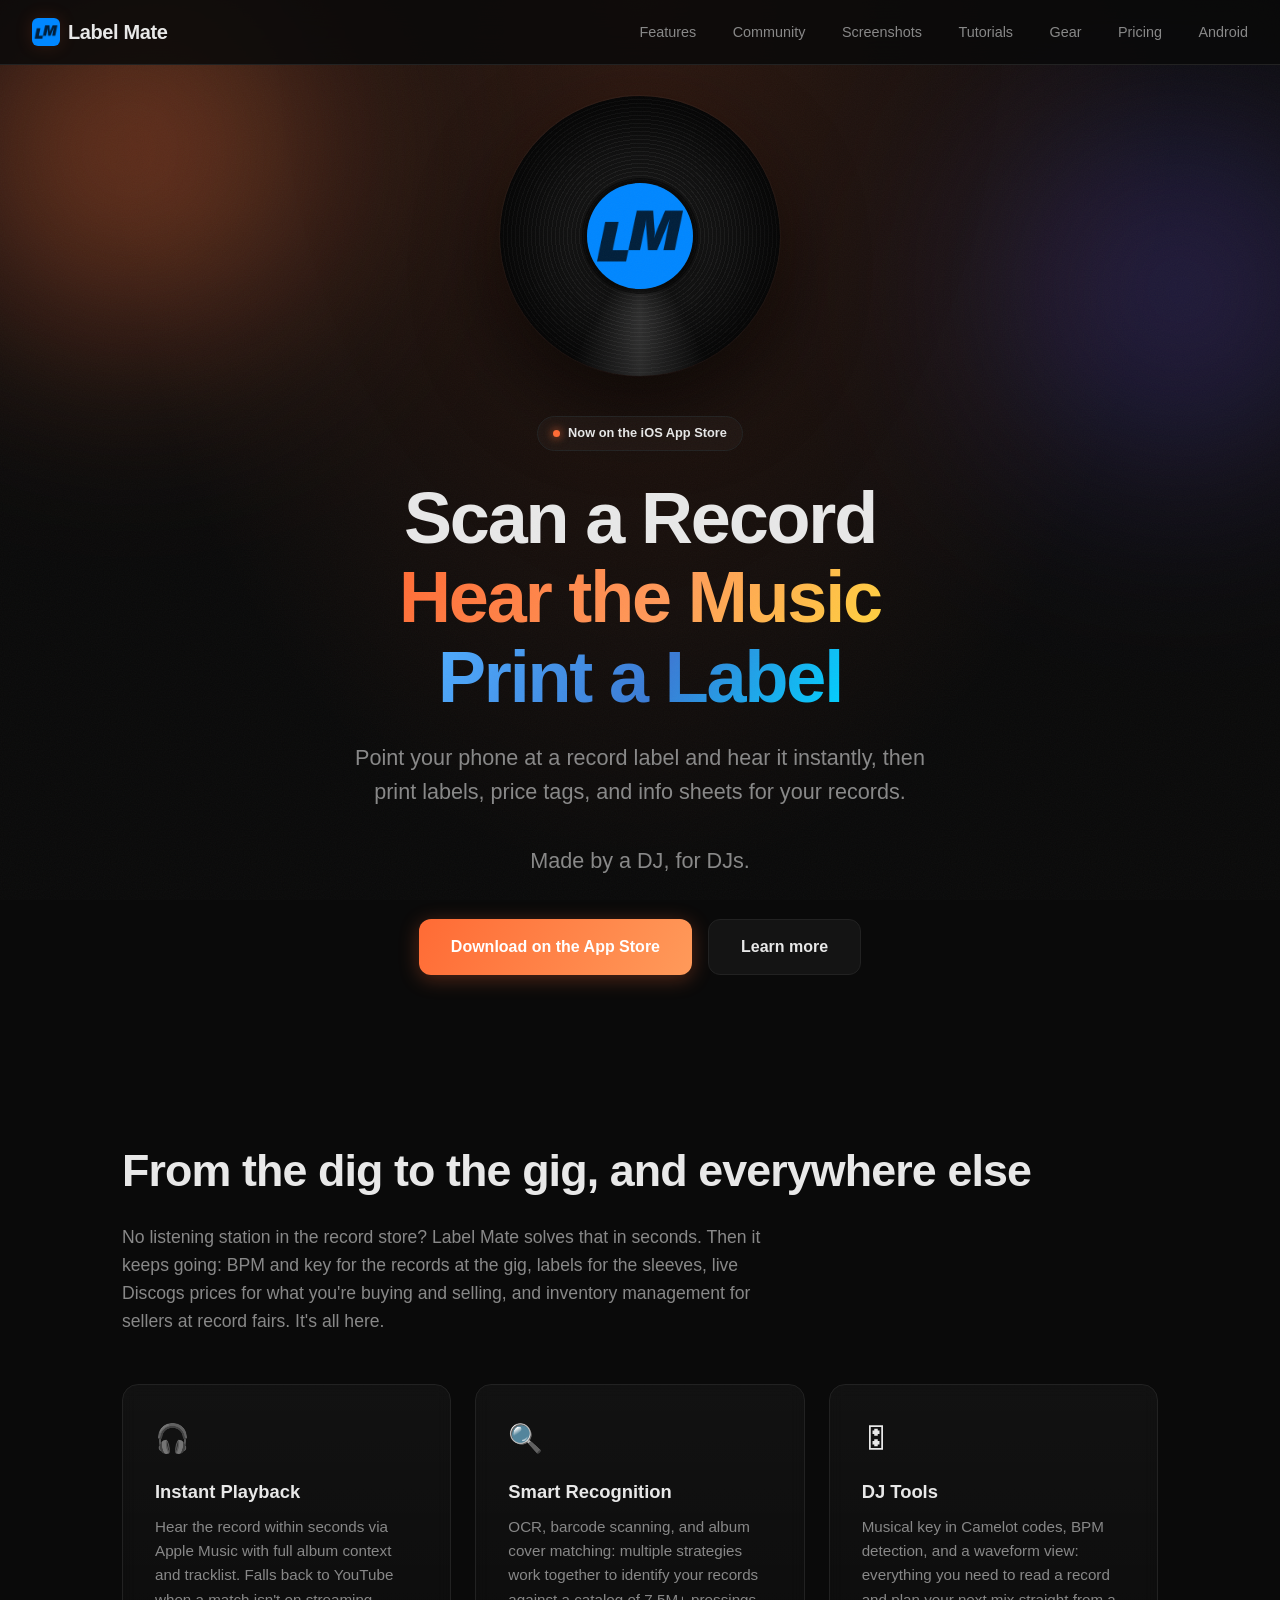
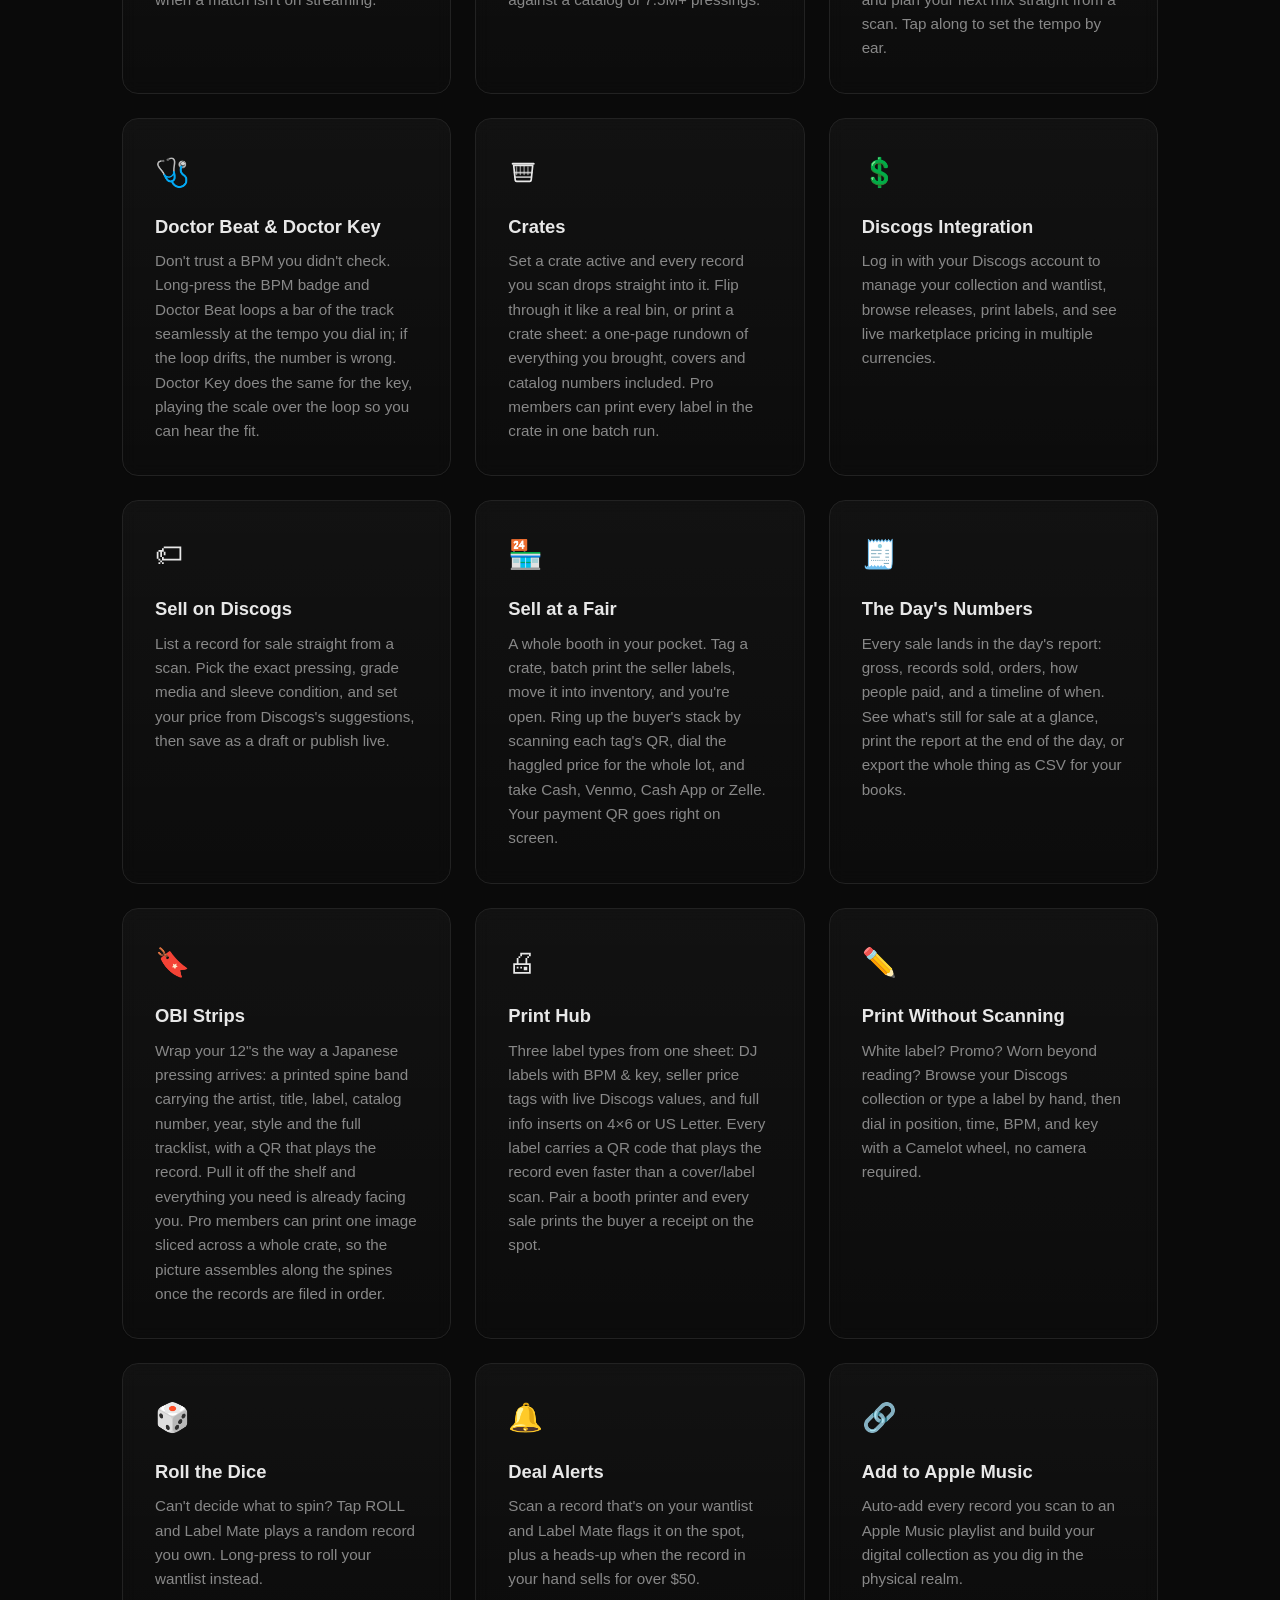
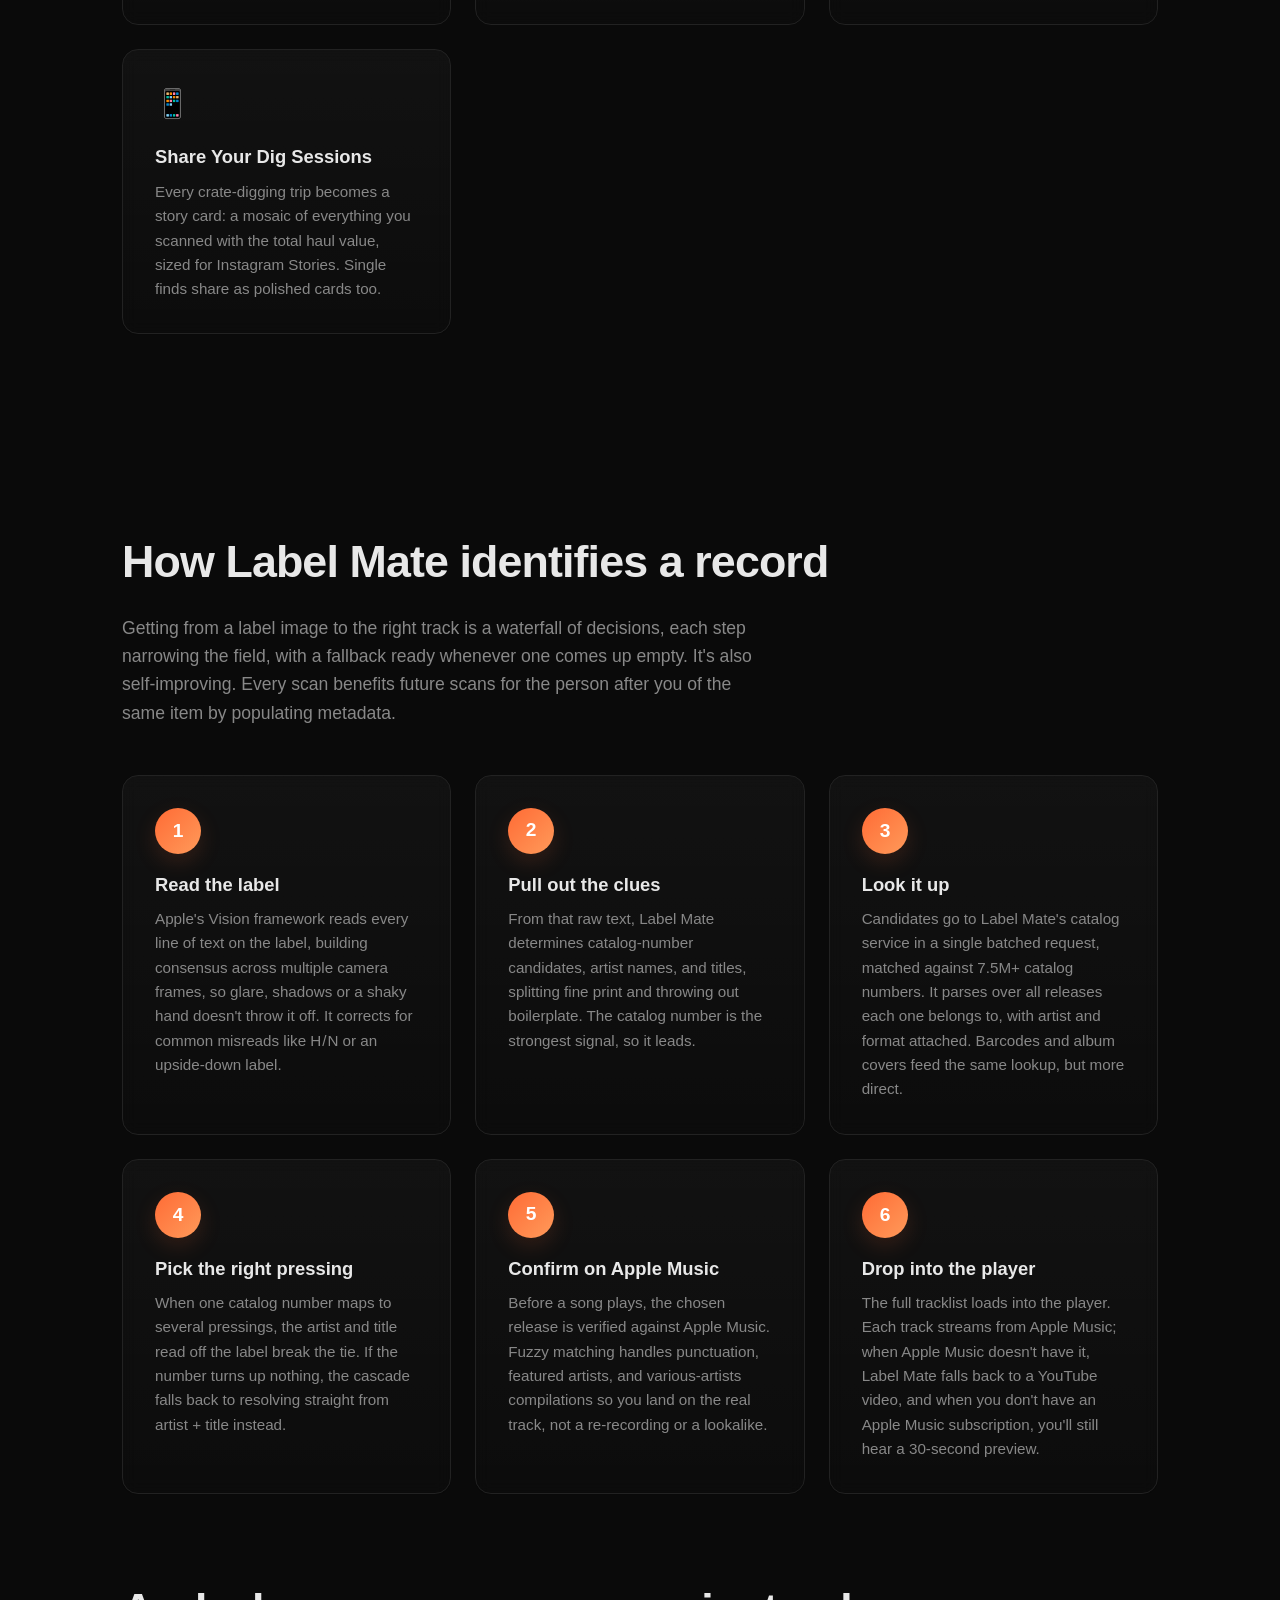
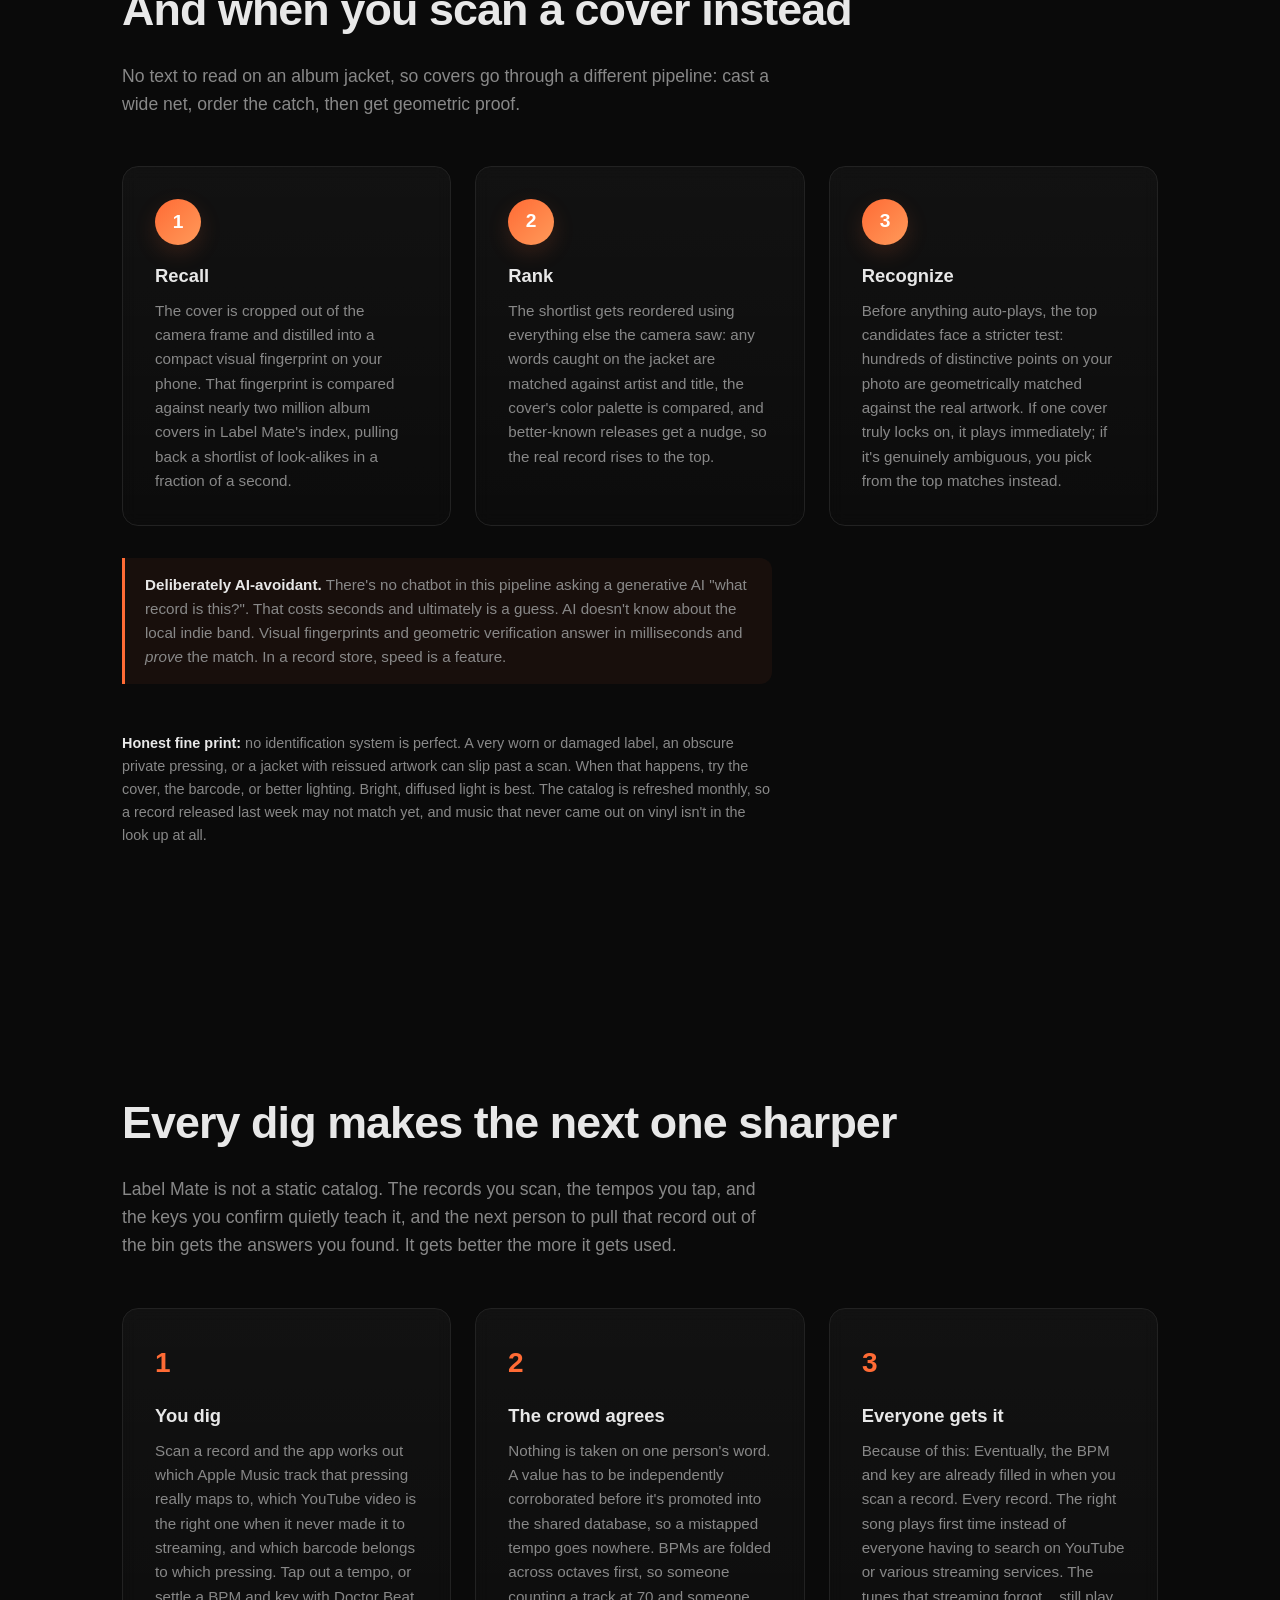
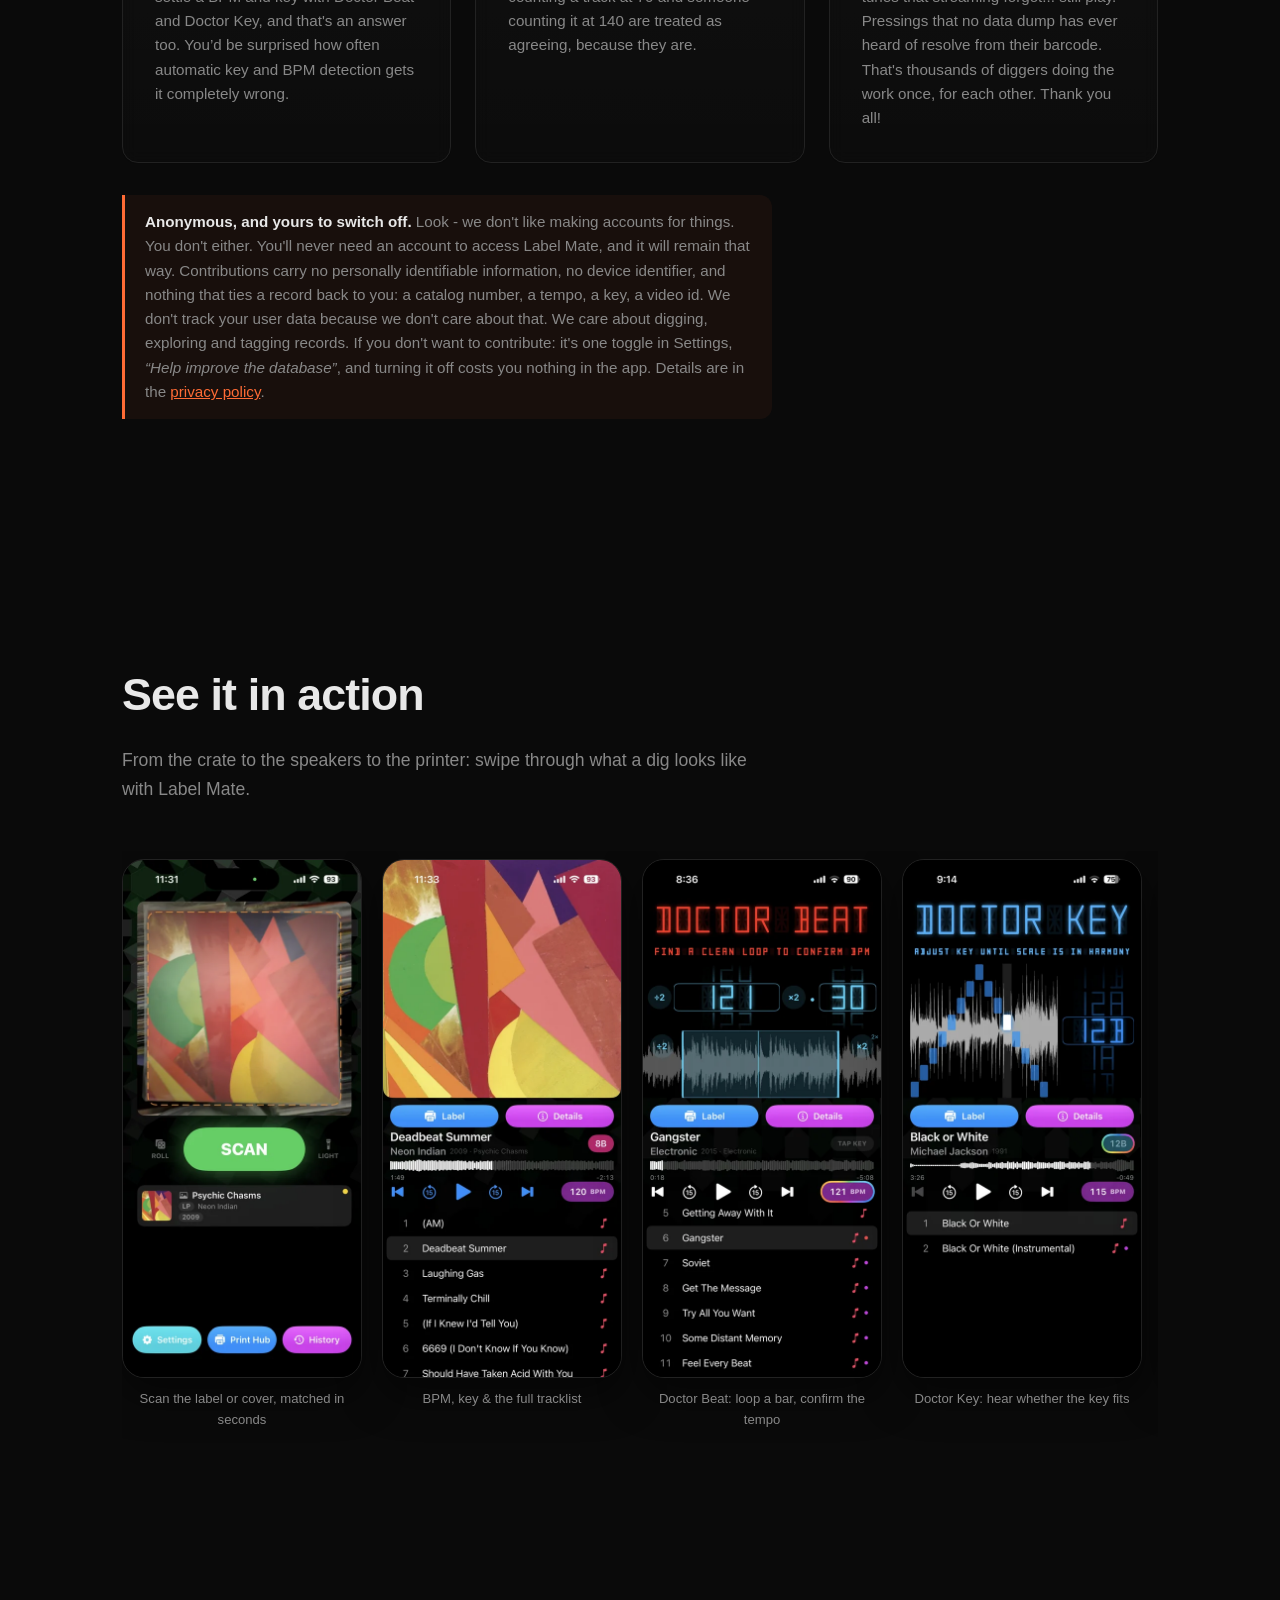
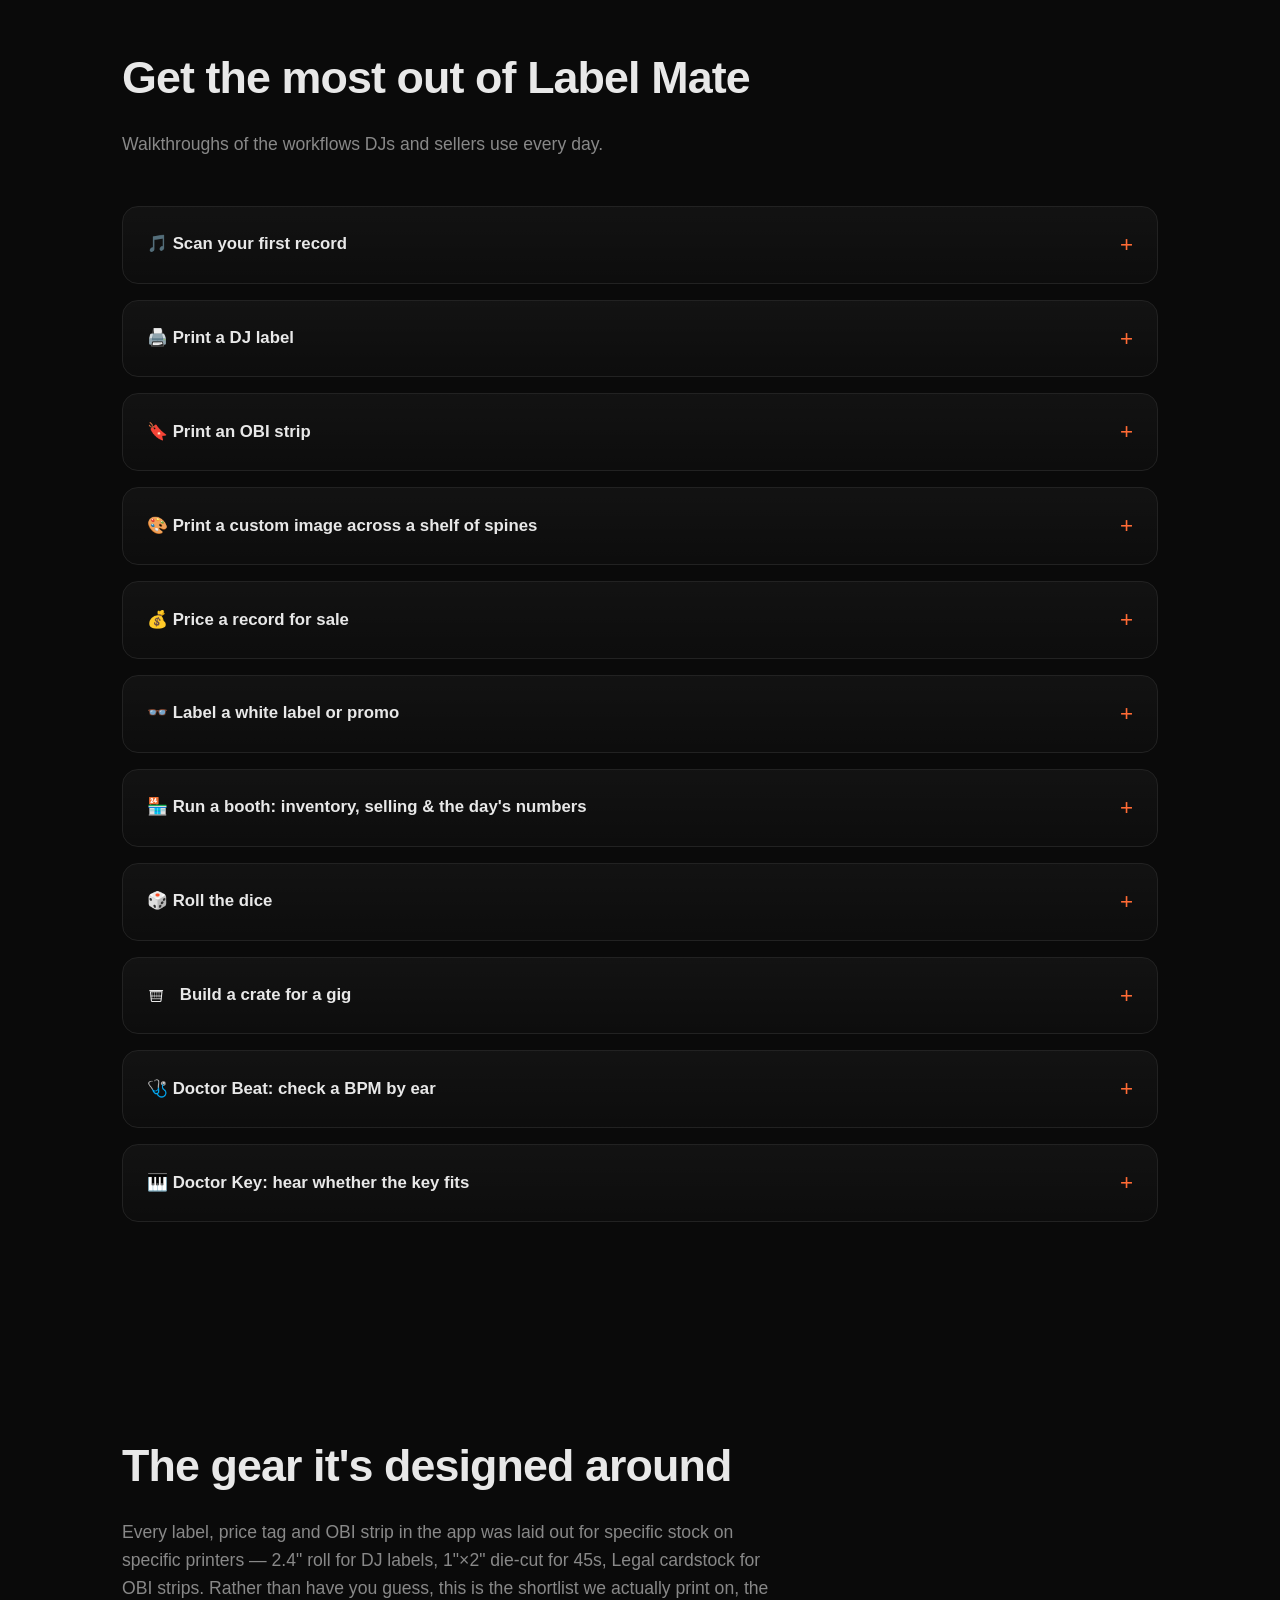
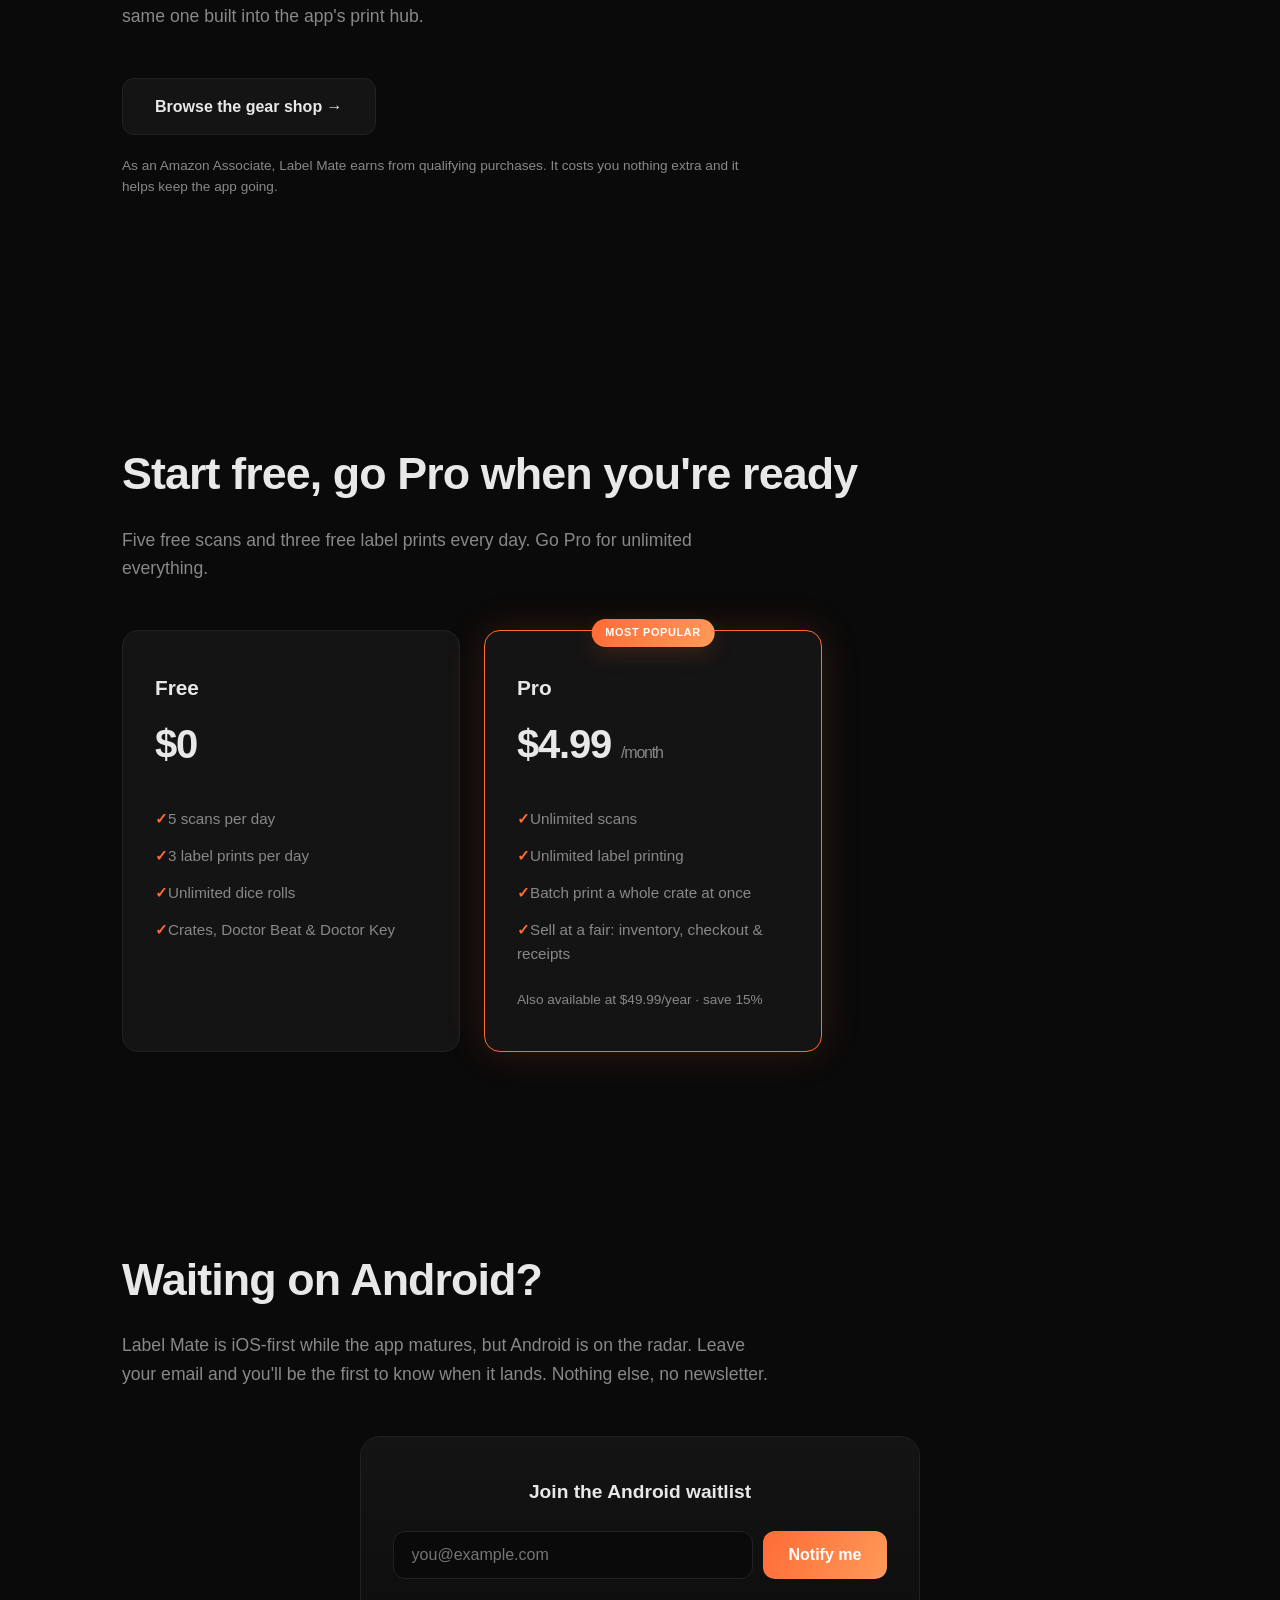
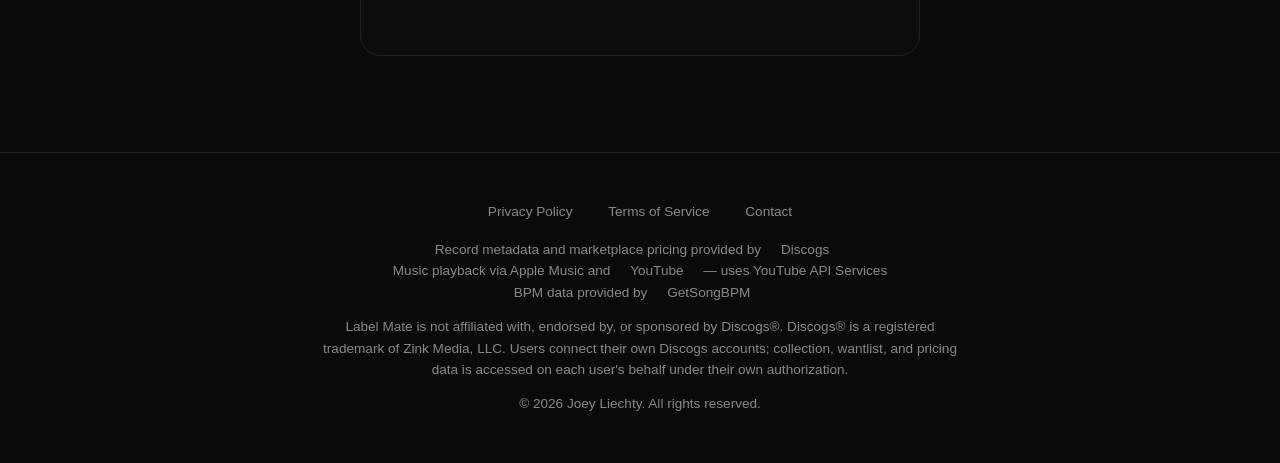
==== commit 9d10763e: "Site: a gear section pointing at the Amazon shop Every label, tag and OBI strip is laid out for spec" ====
--- a/index.html
+++ b/index.html
@@ -675,6 +675,7 @@
     <a href="#community">Community</a>
     <a href="#gallery">Screenshots</a>
     <a href="#tutorials">Tutorials</a>
+    <a href="#gear">Gear</a>
     <a href="#pricing">Pricing</a>
     <a href="#android">Android</a>
   </div>
@@ -933,7 +934,7 @@
         <li>Choose your stock (2.4" roll or 1"&times;2" die-cut), and the A&minus;/A&plus; buttons beside the preview resize the type.</li>
         <li>Tap <strong>Print</strong>. The label prints with a QR code that plays the record when scanned.</li>
       </ol>
-      <div class="tip">Works with Brother QL-series and Rollo thermal printers; see the gear list inside the app's print hub.</div>
+      <div class="tip">Works with Brother QL-series and Rollo thermal printers &mdash; see the <a href="#gear">gear shop</a>, or the same list inside the app's print hub.</div>
     </div>
   </details>
 
@@ -947,7 +948,7 @@
         <li>Cut along the vertical trim marks, then score each fold with a ruler and a bone folder before folding.</li>
         <li>Wrap the strip around the sleeve. The spine faces out; the tracklist lands on the back flap. Minimal info on the front to keep the artwork the star.</li>
       </ol>
-      <div class="tip">Score on something soft. A card-game playmat is ideal. On a hard desk the folder skates and the crease comes out shallow. Turn on <strong>Fold guides on back</strong> and a duplex printer puts mirrored score lines on the reverse, so you can crease from the fold-away side.</div>
+      <div class="tip">Score on something soft. A card-game playmat is ideal. On a hard desk the folder skates and the crease comes out shallow. Cardstock, trimmer, ruler, bone folder and mat are all in the <a href="#gear">gear shop</a>. Turn on <strong>Fold guides on back</strong> and a duplex printer puts mirrored score lines on the reverse, so you can crease from the fold-away side.</div>
     </div>
   </details>
 
@@ -1077,6 +1078,13 @@
       <div class="tip">No key detected at all? Doctor Key still opens, seeded at 8A: dial until it fits and you've got one where you had nothing.</div>
     </div>
   </details>
+</section>
+
+<section id="gear">
+  <h2>The gear it's designed around</h2>
+  <p>Every label, price tag and OBI strip in the app was laid out for specific stock on specific printers — 2.4&quot; roll for DJ labels, 1&quot;&times;2&quot; die-cut for 45s, Legal cardstock for OBI strips. Rather than have you guess, this is the shortlist we actually print on, the same one built into the app's print hub.</p>
+  <a class="cta cta-secondary" href="https://amzn.to/3RWLGwb" target="_blank" rel="noopener sponsored">Browse the gear shop &rarr;</a>
+  <p style="max-width: 650px; margin-top: 1.25rem; font-size: 0.85rem; color: var(--text-muted);">As an Amazon Associate, Label Mate earns from qualifying purchases. It costs you nothing extra and it helps keep the app going.</p>
 </section>
 
 <section id="pricing">
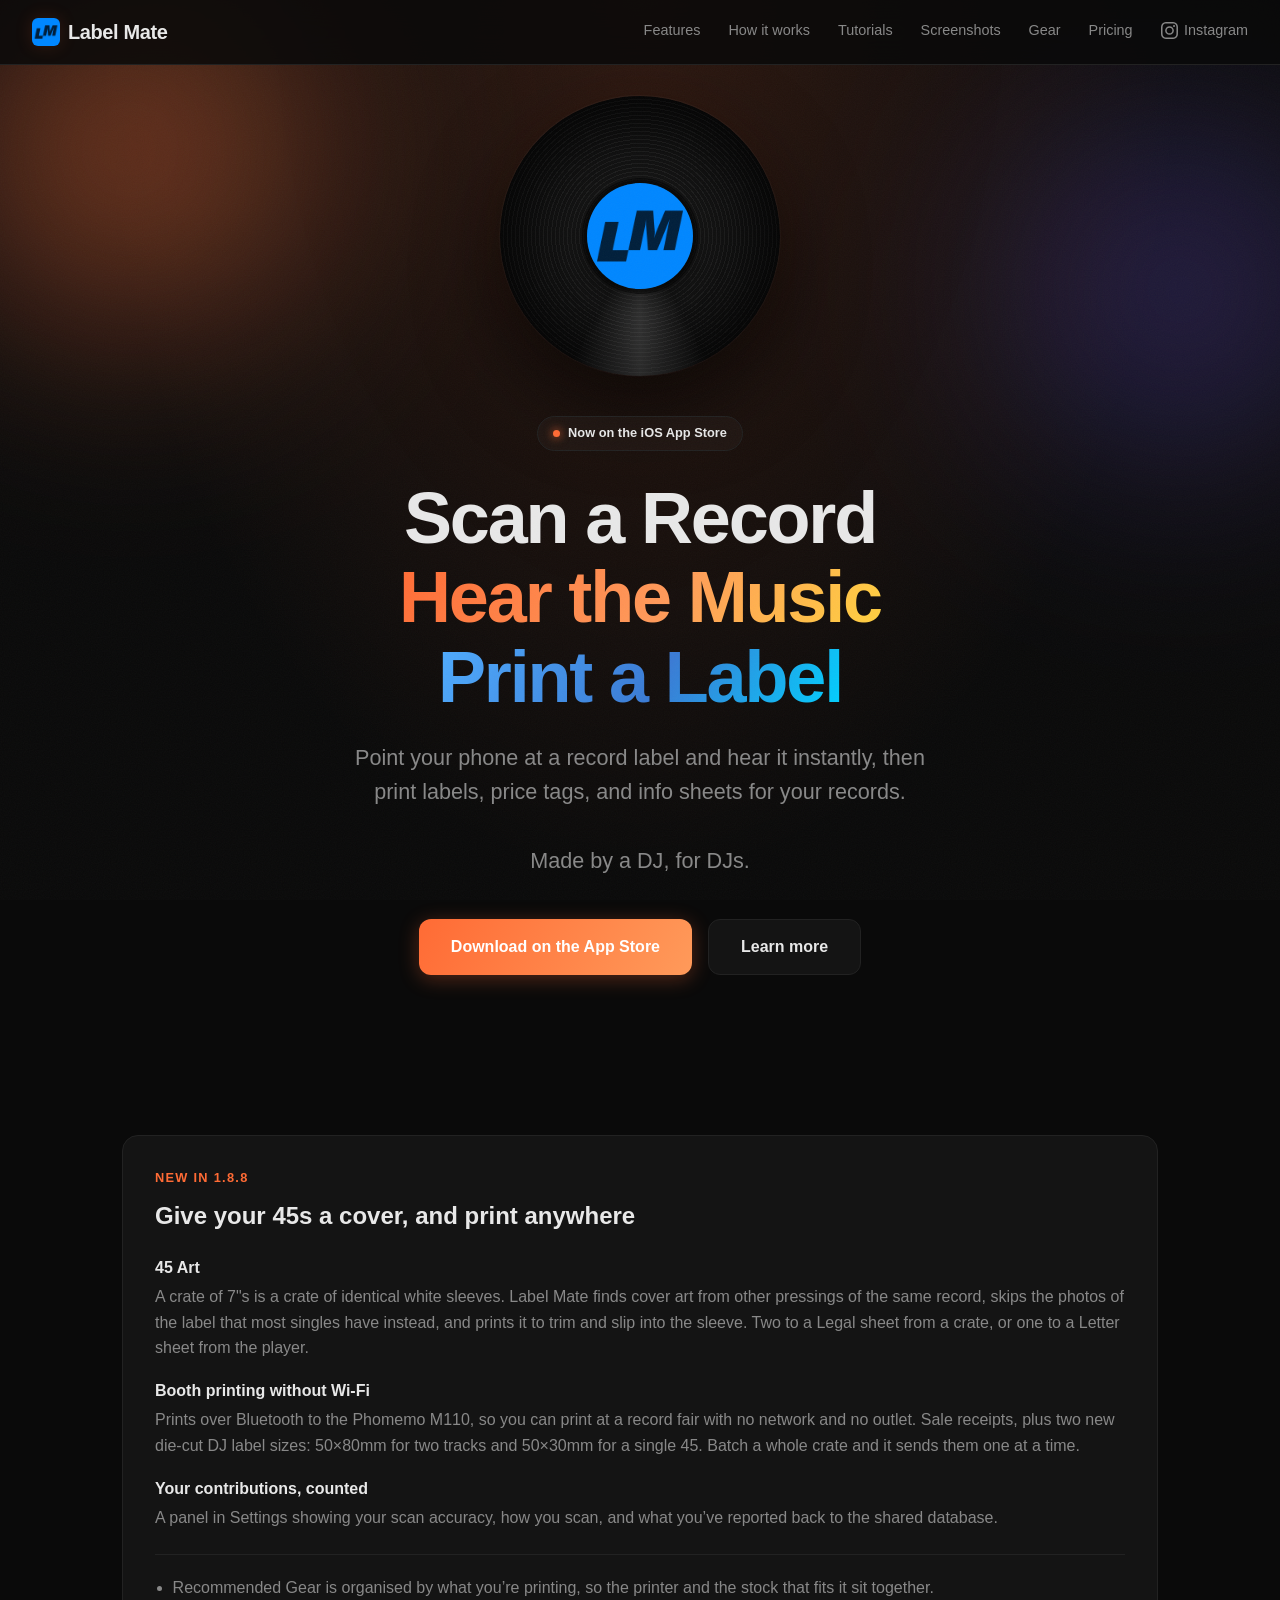
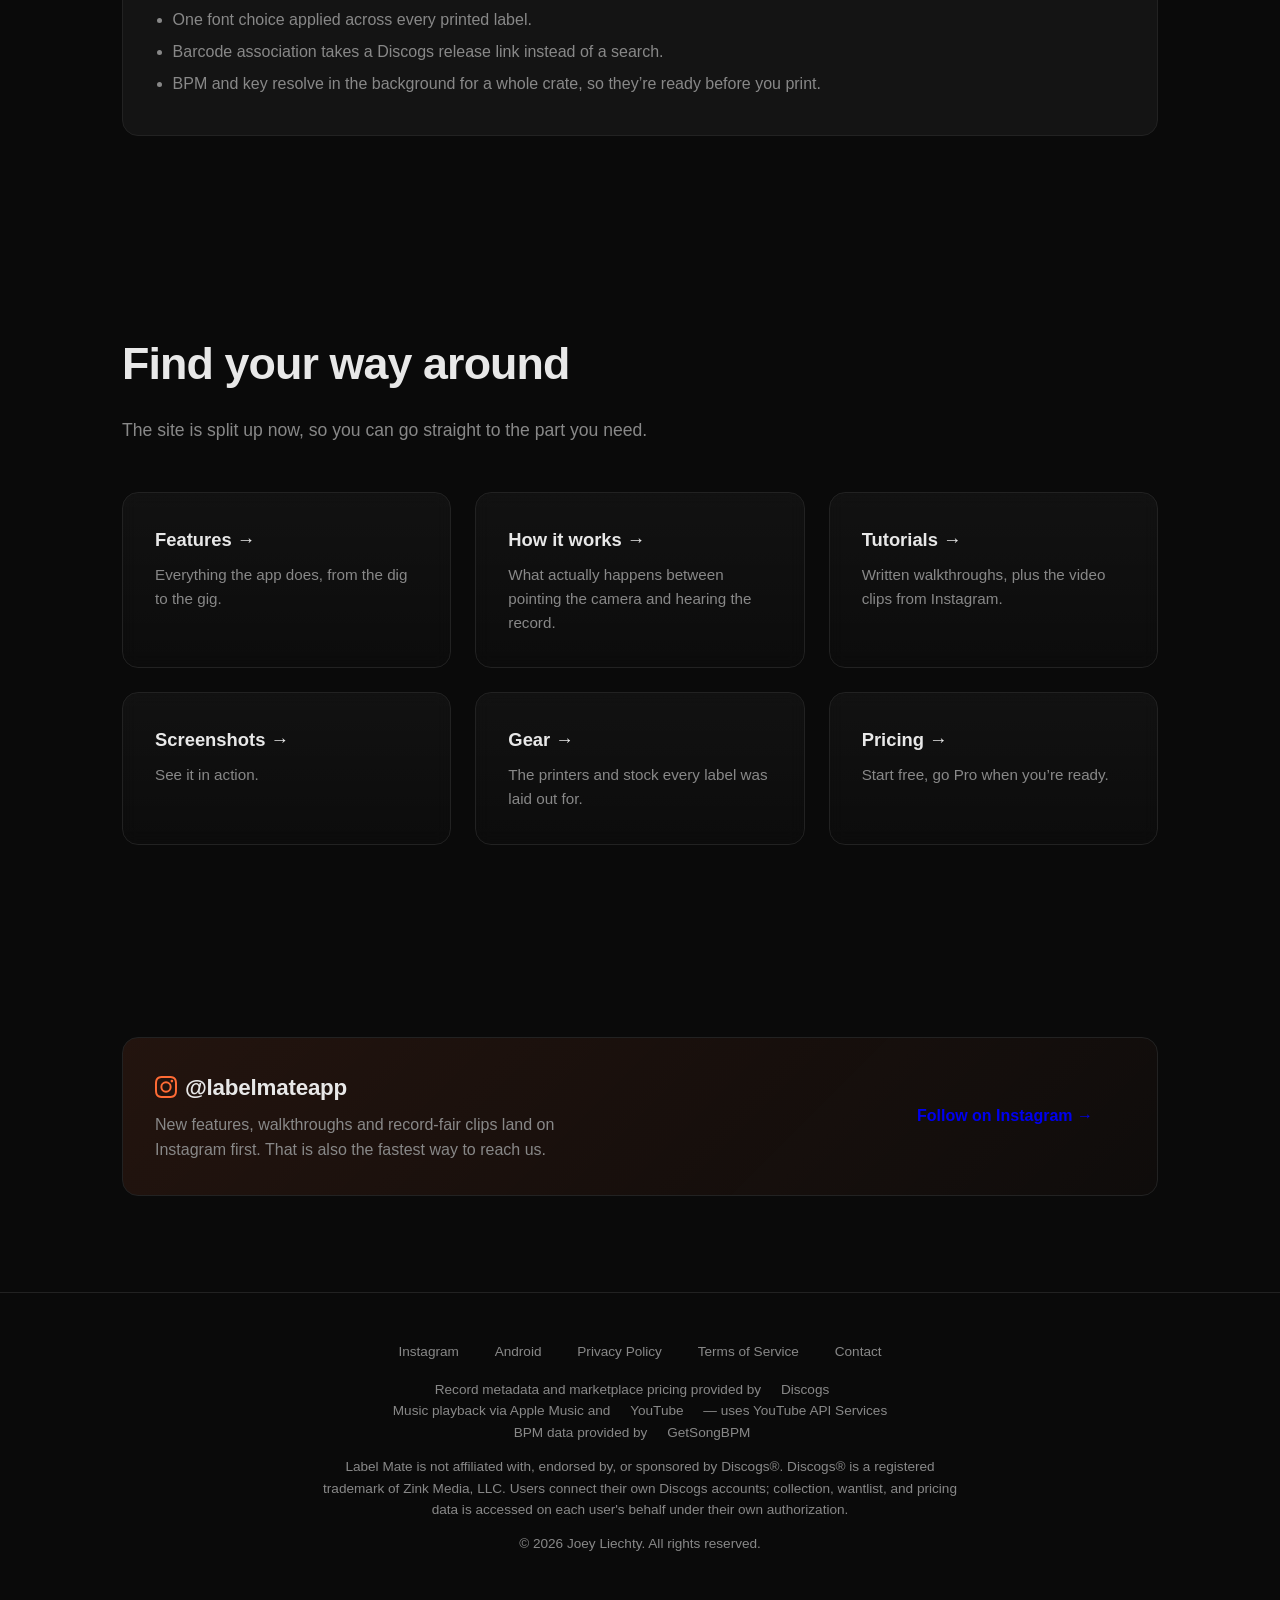
==== commit 849da8e7: "Site: split into pages, add 1.8.8, Instagram clips, robots and sitemap index.html had grown to 60KB " ====
--- a/index.html
+++ b/index.html
@@ -5,682 +5,24 @@
   <meta name="viewport" content="width=device-width, initial-scale=1.0">
   <title>Label Mate - Scan a Record, Hear the Music, Print a Label.</title>
   <meta name="description" content="Point your phone at a record label and hear the music instantly. Label Mate identifies vinyl records via OCR and plays them through Apple Music.">
-  <meta property="og:title" content="Label Mate - Scan a Record, Hear the Music, Print a Label">
-  <meta property="og:description" content="Point your phone at a record label and hear the music instantly. Made for DJs, collectors, and crate diggers.">
+  <meta property="og:title" content="Label Mate - Scan a Record, Hear the Music, Print a Label.">
+  <meta property="og:description" content="Point your phone at a record label and hear the music instantly. Label Mate identifies vinyl records via OCR and plays them through Apple Music.">
   <meta property="og:type" content="website">
-  <style>
-    :root {
-      --bg: #0a0a0a;
-      --surface: #141414;
-      --border: #222;
-      --text: #e8e8e8;
-      --text-muted: #888;
-      --accent: #ff6b35;
-      --accent-glow: rgba(255, 107, 53, 0.15);
-    }
-
-    * { margin: 0; padding: 0; box-sizing: border-box; }
-
-    body {
-      font-family: -apple-system, BlinkMacSystemFont, 'SF Pro Display', 'Segoe UI', Roboto, sans-serif;
-      background: var(--bg);
-      color: var(--text);
-      line-height: 1.6;
-      -webkit-font-smoothing: antialiased;
-    }
-
-    /* Nav */
-    nav {
-      position: fixed;
-      top: 0;
-      width: 100%;
-      padding: 1rem 2rem;
-      background: rgba(10, 10, 10, 0.85);
-      backdrop-filter: blur(20px);
-      -webkit-backdrop-filter: blur(20px);
-      border-bottom: 1px solid var(--border);
-      z-index: 100;
-      display: flex;
-      justify-content: space-between;
-      align-items: center;
-    }
-
-    .nav-brand {
-      font-size: 1.25rem;
-      font-weight: 700;
-      letter-spacing: -0.02em;
-      display: flex;
-      align-items: center;
-      gap: 0.5rem;
-    }
-
-    .nav-icon {
-      width: 28px;
-      height: 28px;
-      border-radius: 6px;
-    }
-
-    .nav-links a {
-      color: var(--text-muted);
-      text-decoration: none;
-      margin-left: 2rem;
-      font-size: 0.9rem;
-      transition: color 0.2s;
-    }
-
-    .nav-links a:hover { color: var(--text); }
-
-    /* Hero */
-    .hero {
-      min-height: 100vh;
-      display: flex;
-      flex-direction: column;
-      align-items: center;
-      justify-content: center;
-      text-align: center;
-      padding: 6rem 2rem 4rem;
-      background:
-        radial-gradient(ellipse at 50% 0%, var(--accent-glow) 0%, transparent 60%),
-        var(--bg);
-    }
-
-    .hero-icon {
-      width: 120px;
-      height: 120px;
-      border-radius: 26px;
-      margin-bottom: 2rem;
-      box-shadow: 0 8px 32px rgba(0,0,0,0.4);
-    }
-
-    .hero h1 {
-      font-size: clamp(2.5rem, 6vw, 4.5rem);
-      font-weight: 800;
-      letter-spacing: -0.03em;
-      line-height: 1.1;
-      margin-bottom: 1.5rem;
-    }
-
-    .hero h1 span { color: var(--accent); }
-
-    .hero p {
-      font-size: clamp(1.1rem, 2.5vw, 1.35rem);
-      color: var(--text-muted);
-      max-width: 600px;
-      margin-bottom: 2.5rem;
-    }
-
-    .cta-group {
-      display: flex;
-      gap: 1rem;
-      flex-wrap: wrap;
-      justify-content: center;
-    }
-
-    .cta {
-      display: inline-flex;
-      align-items: center;
-      gap: 0.5rem;
-      padding: 0.9rem 2rem;
-      border-radius: 12px;
-      font-size: 1rem;
-      font-weight: 600;
-      text-decoration: none;
-      transition: transform 0.2s, box-shadow 0.2s;
-    }
-
-    .cta:hover { transform: translateY(-2px); }
-
-    .cta-primary {
-      background: var(--accent);
-      color: #fff;
-      box-shadow: 0 4px 20px rgba(255, 107, 53, 0.3);
-    }
-
-    .cta-primary:hover {
-      box-shadow: 0 6px 28px rgba(255, 107, 53, 0.45);
-    }
-
-    .cta-secondary {
-      background: var(--surface);
-      color: var(--text);
-      border: 1px solid var(--border);
-    }
-
-    /* Sections */
-    section {
-      padding: 6rem 2rem;
-      max-width: 1100px;
-      margin: 0 auto;
-    }
-
-    .section-label {
-      text-transform: uppercase;
-      font-size: 0.8rem;
-      font-weight: 700;
-      letter-spacing: 0.1em;
-      color: var(--accent);
-      margin-bottom: 0.75rem;
-    }
-
-    section h2 {
-      font-size: clamp(1.8rem, 4vw, 2.8rem);
-      font-weight: 700;
-      letter-spacing: -0.02em;
-      margin-bottom: 1rem;
-    }
-
-    section > p {
-      color: var(--text-muted);
-      font-size: 1.1rem;
-      max-width: 650px;
-      margin-bottom: 3rem;
-    }
-
-    /* Feature grid */
-    .features {
-      display: grid;
-      grid-template-columns: repeat(auto-fit, minmax(300px, 1fr));
-      gap: 1.5rem;
-    }
-
-    .feature-card {
-      background: var(--surface);
-      border: 1px solid var(--border);
-      border-radius: 16px;
-      padding: 2rem;
-      transition: border-color 0.2s;
-    }
-
-    .feature-card:hover { border-color: #333; }
-
-    .feature-icon {
-      font-size: 1.75rem;
-      margin-bottom: 1rem;
-    }
-
-    .feature-card h3 {
-      font-size: 1.15rem;
-      font-weight: 600;
-      margin-bottom: 0.5rem;
-    }
-
-    .feature-card p {
-      color: var(--text-muted);
-      font-size: 0.95rem;
-    }
-
-    /* Pricing */
-    .pricing-cards {
-      display: grid;
-      grid-template-columns: repeat(auto-fit, minmax(280px, 1fr));
-      gap: 1.5rem;
-      max-width: 700px;
-    }
-
-    .pricing-card {
-      background: var(--surface);
-      border: 1px solid var(--border);
-      border-radius: 16px;
-      padding: 2.5rem 2rem;
-    }
-
-    .pricing-card.featured {
-      border-color: var(--accent);
-      box-shadow: 0 0 40px var(--accent-glow);
-    }
-
-    .pricing-card h3 {
-      font-size: 1.3rem;
-      font-weight: 700;
-      margin-bottom: 0.5rem;
-    }
-
-    .pricing-card .price {
-      font-size: 2.5rem;
-      font-weight: 800;
-      letter-spacing: -0.03em;
-    }
-
-    .pricing-card .price span {
-      font-size: 1rem;
-      font-weight: 400;
-      color: var(--text-muted);
-    }
-
-    .pricing-card ul {
-      list-style: none;
-      margin-top: 1.5rem;
-    }
-
-    .pricing-card li {
-      padding: 0.4rem 0;
-      color: var(--text-muted);
-      font-size: 0.95rem;
-    }
-
-    .pricing-card li::before {
-      content: "\2713 ";
-      color: var(--accent);
-      font-weight: 700;
-    }
-
-    /* Footer */
-    footer {
-      border-top: 1px solid var(--border);
-      padding: 3rem 2rem;
-      text-align: center;
-      color: var(--text-muted);
-      font-size: 0.85rem;
-    }
-
-    footer a {
-      color: var(--text-muted);
-      text-decoration: none;
-      margin: 0 1rem;
-      transition: color 0.2s;
-    }
-
-    footer a:hover { color: var(--text); }
-
-    footer .footer-links { margin-bottom: 1rem; }
-
-    /* Responsive */
-    @media (max-width: 600px) {
-      nav { padding: 0.75rem 1rem; }
-      .nav-links a { margin-left: 1rem; font-size: 0.8rem; }
-      section { padding: 4rem 1.25rem; }
-      .hero { padding: 5rem 1.25rem 3rem; }
-      .hero-icon { width: 90px; height: 90px; border-radius: 20px; }
-    }
-    /* ============================================================
-       Visual polish: "wow" layer (overrides the rules above)
-       ============================================================ */
-    :root {
-      --accent-2: #ff9a5a;
-      --accent-3: #ffd23f;
-    }
-
-    html { scroll-behavior: smooth; }
-    section[id], #how, #features, #pricing { scroll-margin-top: 90px; }
-
-    /* Film grain over the whole page */
-    body::after {
-      content: "";
-      position: fixed;
-      inset: 0;
-      z-index: 2;
-      pointer-events: none;
-      opacity: 0.035;
-      background-image: url("data:image/svg+xml,%3Csvg xmlns='http://www.w3.org/2000/svg' width='140' height='140'%3E%3Cfilter id='n'%3E%3CfeTurbulence type='fractalNoise' baseFrequency='0.85' numOctaves='2' stitchTiles='stitch'/%3E%3C/filter%3E%3Crect width='100%25' height='100%25' filter='url(%23n)'/%3E%3C/svg%3E");
-    }
-
-    /* Sticky nav reacts to scroll */
-    nav { transition: background 0.3s, box-shadow 0.3s; }
-    nav.scrolled {
-      background: rgba(10, 10, 10, 0.92);
-      box-shadow: 0 10px 40px rgba(0, 0, 0, 0.55);
-    }
-    .nav-icon { box-shadow: 0 0 18px var(--accent-glow); }
-
-    /* Hero: animated aurora background */
-    .hero { position: relative; overflow: hidden; }
-    .hero::before, .hero::after {
-      content: "";
-      position: absolute;
-      border-radius: 50%;
-      filter: blur(90px);
-      z-index: 0;
-      mix-blend-mode: screen;
-      pointer-events: none;
-    }
-    .hero::before {
-      width: 540px; height: 540px;
-      left: -140px; top: -120px;
-      background: radial-gradient(circle, rgba(255, 107, 53, 0.55), transparent 70%);
-      animation: drift1 19s ease-in-out infinite alternate;
-    }
-    .hero::after {
-      width: 520px; height: 520px;
-      right: -160px; top: 30px;
-      background: radial-gradient(circle, rgba(120, 90, 255, 0.32), transparent 70%);
-      animation: drift2 23s ease-in-out infinite alternate;
-    }
-    .hero > * { position: relative; z-index: 1; }
-    @keyframes drift1 { to { transform: translate(130px, 90px) scale(1.18); } }
-    @keyframes drift2 { to { transform: translate(-110px, 70px) scale(1.12); } }
-
-    /* Hero: vinyl record with the app icon as the label */
-    .hero-visual {
-      position: relative;
-      width: clamp(190px, 42vw, 280px);
-      aspect-ratio: 1;
-      margin: 0 auto 2.5rem;
-      animation: pop 1s cubic-bezier(0.2, 0.8, 0.2, 1) both;
-    }
-    .vinyl {
-      width: 100%; height: 100%;
-      border-radius: 50%;
-      background:
-        repeating-radial-gradient(circle at 50% 50%, rgba(255,255,255,0.05) 0 1px, rgba(0,0,0,0) 1px 4px),
-        radial-gradient(circle at 50% 50%, #1c1c1c 0%, #0c0c0c 60%, #050505 100%);
-      box-shadow:
-        0 30px 80px rgba(0, 0, 0, 0.7),
-        0 0 0 1px rgba(255, 255, 255, 0.04),
-        inset 0 0 70px rgba(0, 0, 0, 0.85);
-      position: relative;
-    }
-    .vinyl::before {
-      content: "";
-      position: absolute; inset: 0;
-      border-radius: 50%;
-      background: conic-gradient(from 0deg, transparent 0 42%, rgba(255, 255, 255, 0.14) 50%, transparent 58% 100%);
-      mix-blend-mode: screen;
-    }
-    .vinyl-label {
-      position: absolute; inset: 31%;
-      border-radius: 50%;
-      overflow: hidden;
-      box-shadow: 0 0 0 5px rgba(0, 0, 0, 0.55), 0 12px 30px rgba(0, 0, 0, 0.5);
-    }
-    .vinyl-label img { width: 100%; height: 100%; object-fit: cover; display: block; }
-    .vinyl-glow {
-      position: absolute; inset: -28px;
-      border-radius: 50%;
-      z-index: -1;
-      background: radial-gradient(circle, var(--accent-glow), transparent 70%);
-      filter: blur(22px);
-      animation: pulse 4s ease-in-out infinite;
-    }
-    @keyframes pulse { 0%, 100% { opacity: 0.55; } 50% { opacity: 1; } }
-    @keyframes pop { from { opacity: 0; transform: scale(0.85); } to { opacity: 1; transform: none; } }
-
-    /* Hero eyebrow pill */
-    .hero-eyebrow {
-      display: inline-flex;
-      align-items: center;
-      gap: 0.5rem;
-      font-size: 0.8rem;
-      font-weight: 600;
-      color: var(--text);
-      text-decoration: none;
-      padding: 0.4rem 0.95rem;
-      border-radius: 999px;
-      border: 1px solid var(--border);
-      background: rgba(255, 255, 255, 0.03);
-      -webkit-backdrop-filter: blur(10px);
-      backdrop-filter: blur(10px);
-      margin-bottom: 1.75rem;
-      transition: border-color 0.2s, transform 0.2s;
-    }
-    .hero-eyebrow:hover { border-color: var(--accent); transform: translateY(-1px); }
-    .hero-eyebrow .dot {
-      width: 7px; height: 7px;
-      border-radius: 50%;
-      background: var(--accent);
-      box-shadow: 0 0 10px var(--accent);
-      animation: pulse 2s ease-in-out infinite;
-    }
-
-    /* Gradient hero accent + entrance */
-    .hero h1 span {
-      background: linear-gradient(120deg, var(--accent), var(--accent-2) 55%, var(--accent-3));
-      -webkit-background-clip: text;
-      background-clip: text;
-      color: transparent;
-      -webkit-text-fill-color: transparent;
-    }
-    .hero h1 span.hero-blue {
-      background: linear-gradient(120deg, #4facfe, #3a7bd5 55%, #00d2ff);
-      -webkit-background-clip: text;
-      background-clip: text;
-    }
-    .hero-eyebrow, .hero h1, .hero p, .cta-group {
-      animation: rise 0.85s cubic-bezier(0.2, 0.7, 0.2, 1) both;
-    }
-    .hero h1 { animation-delay: 0.08s; }
-    .hero p { animation-delay: 0.16s; }
-    .cta-group { animation-delay: 0.24s; }
-    @keyframes rise { from { opacity: 0; transform: translateY(22px); } to { opacity: 1; transform: none; } }
-
-    /* Gradient primary CTA */
-    .cta-primary { background: linear-gradient(120deg, var(--accent), var(--accent-2)); }
-
-    /* Glass feature cards */
-    .feature-card {
-      background: linear-gradient(180deg, rgba(255, 255, 255, 0.035), rgba(255, 255, 255, 0.012));
-      -webkit-backdrop-filter: blur(8px);
-      backdrop-filter: blur(8px);
-      position: relative;
-      overflow: hidden;
-      transition: transform 0.28s ease, border-color 0.28s ease, box-shadow 0.28s ease;
-    }
-    .feature-card:hover {
-      transform: translateY(-6px);
-      box-shadow: 0 22px 50px rgba(0, 0, 0, 0.5);
-    }
-    .feature-icon { display: inline-block; transition: transform 0.28s ease; }
-    .feature-card:hover .feature-icon { transform: scale(1.14) rotate(-4deg); }
-
-    /* Milk crate of records — drawn, because no emoji is a record crate.
-       Sized to sit on the same baseline as the emoji icons beside it. */
-    .crate-glyph { width: 1.9rem; height: 1.9rem; vertical-align: -0.15em; }
-    .tutorial summary .crate-glyph { width: 1.15rem; height: 1.15rem; vertical-align: -0.18em; margin-right: 0.15rem; }
-
-    /* Waterfall step badges */
-    #how .feature-icon {
-      display: inline-flex;
-      align-items: center;
-      justify-content: center;
-      width: 46px; height: 46px;
-      border-radius: 50%;
-      background: linear-gradient(135deg, var(--accent), var(--accent-2));
-      color: #fff !important;
-      font-size: 1.2rem;
-      box-shadow: 0 8px 22px var(--accent-glow);
-    }
-    #how .feature-card:hover .feature-icon { transform: scale(1.1) rotate(0deg); }
-
-    /* Pricing: featured ribbon + lift */
-    .pricing-card.featured { position: relative; transform: scale(1.03); }
-    .pricing-card.featured::before {
-      content: "Most popular";
-      position: absolute;
-      top: -12px; left: 50%;
-      transform: translateX(-50%);
-      background: linear-gradient(120deg, var(--accent), var(--accent-2));
-      color: #fff;
-      font-size: 0.68rem;
-      font-weight: 700;
-      letter-spacing: 0.06em;
-      text-transform: uppercase;
-      padding: 0.32rem 0.85rem;
-      border-radius: 999px;
-      white-space: nowrap;
-      box-shadow: 0 8px 22px var(--accent-glow);
-    }
-
-    /* Scroll-reveal */
-    .pre-reveal {
-      opacity: 0;
-      transform: translateY(28px);
-      transition: opacity 0.7s cubic-bezier(0.2, 0.7, 0.2, 1), transform 0.7s cubic-bezier(0.2, 0.7, 0.2, 1);
-      transition-delay: var(--d, 0ms);
-    }
-    .pre-reveal.is-visible { opacity: 1; transform: none; }
-
-    @media (max-width: 600px) {
-      .pricing-card.featured { transform: none; }
-    }
-
-    @media (prefers-reduced-motion: reduce) {
-      html { scroll-behavior: auto; }
-      .vinyl, .vinyl-glow, .hero::before, .hero::after, .hero-eyebrow .dot,
-      .hero-visual, .hero-eyebrow, .hero h1, .hero p, .cta-group { animation: none !important; }
-      .pre-reveal { opacity: 1 !important; transform: none !important; transition: none !important; }
-    }
-
-    /* Screenshots gallery: horizontal snap strip */
-    .gallery-strip {
-      display: flex;
-      gap: 1.25rem;
-      overflow-x: auto;
-      padding: 0.5rem 0.25rem 1.25rem;
-      scroll-snap-type: x mandatory;
-      -webkit-overflow-scrolling: touch;
-      scrollbar-width: thin;
-      scrollbar-color: var(--border) transparent;
-    }
-    .gallery-shot {
-      flex: 0 0 auto;
-      width: min(240px, 62vw);
-      scroll-snap-align: start;
-    }
-    .gallery-shot img {
-      width: 100%;
-      display: block;
-      border-radius: 22px;
-      border: 1px solid var(--border);
-      box-shadow: 0 16px 40px rgba(0, 0, 0, 0.5);
-      transition: transform 0.25s ease, box-shadow 0.25s ease;
-    }
-    .gallery-shot:hover img {
-      transform: translateY(-5px);
-      box-shadow: 0 24px 55px rgba(0, 0, 0, 0.6);
-    }
-    .gallery-shot figcaption {
-      margin-top: 0.6rem;
-      font-size: 0.82rem;
-      color: var(--text-muted);
-      text-align: center;
-    }
-
-    /* Tutorials: accordion cards */
-    .tutorial {
-      background: linear-gradient(180deg, rgba(255, 255, 255, 0.035), rgba(255, 255, 255, 0.012));
-      border: 1px solid var(--border);
-      border-radius: 16px;
-      margin-bottom: 1rem;
-      overflow: hidden;
-      transition: border-color 0.2s;
-    }
-    .tutorial[open] { border-color: #3a3a3a; }
-    .tutorial summary {
-      list-style: none;
-      cursor: pointer;
-      padding: 1.25rem 1.5rem;
-      font-weight: 600;
-      font-size: 1.05rem;
-      display: flex;
-      align-items: center;
-      gap: 0.75rem;
-      user-select: none;
-    }
-    .tutorial summary::-webkit-details-marker { display: none; }
-    .tutorial summary::after {
-      content: "+";
-      margin-left: auto;
-      color: var(--accent);
-      font-size: 1.4rem;
-      font-weight: 400;
-      transition: transform 0.2s;
-    }
-    .tutorial[open] summary::after { transform: rotate(45deg); }
-    .tutorial-body {
-      padding: 0 1.5rem 1.5rem;
-      color: var(--text-muted);
-      font-size: 0.95rem;
-    }
-    .tutorial-body ol { margin: 0.25rem 0 0 1.25rem; }
-    .tutorial-body li { padding: 0.3rem 0; }
-    .tutorial-body li strong { color: var(--text); font-weight: 600; }
-    .tutorial-body .tip {
-      margin-top: 0.9rem;
-      padding: 0.7rem 1rem;
-      border-left: 3px solid var(--accent);
-      background: rgba(255, 107, 53, 0.06);
-      border-radius: 0 10px 10px 0;
-      font-size: 0.88rem;
-    }
-
-    /* Android waitlist */
-    #android .waitlist-card {
-      background: linear-gradient(180deg, rgba(255, 255, 255, 0.04), rgba(255, 255, 255, 0.012));
-      border: 1px solid var(--border);
-      border-radius: 20px;
-      padding: 2.5rem 2rem;
-      max-width: 560px;
-      text-align: center;
-      margin: 0 auto;
-    }
-    .waitlist-form {
-      display: flex;
-      gap: 0.6rem;
-      margin-top: 1.5rem;
-      flex-wrap: wrap;
-      justify-content: center;
-    }
-    .waitlist-form input[type="email"] {
-      flex: 1 1 260px;
-      padding: 0.85rem 1.1rem;
-      border-radius: 12px;
-      border: 1px solid var(--border);
-      background: var(--bg);
-      color: var(--text);
-      font-size: 1rem;
-      outline: none;
-      transition: border-color 0.2s;
-    }
-    .waitlist-form input[type="email"]:focus { border-color: var(--accent); }
-    .waitlist-form button {
-      padding: 0.85rem 1.6rem;
-      border: none;
-      border-radius: 12px;
-      background: linear-gradient(120deg, var(--accent), var(--accent-2));
-      color: #fff;
-      font-size: 1rem;
-      font-weight: 600;
-      cursor: pointer;
-      transition: transform 0.2s, box-shadow 0.2s;
-    }
-    .waitlist-form button:hover { transform: translateY(-2px); box-shadow: 0 6px 24px rgba(255, 107, 53, 0.4); }
-    .waitlist-form button:disabled { opacity: 0.6; cursor: default; transform: none; }
-    .waitlist-head {
-      display: flex;
-      align-items: center;
-      justify-content: center;
-      gap: 0.75rem;
-      flex-wrap: wrap;
-    }
-    .waitlist-count {
-      font-size: 0.8rem;
-      font-weight: 600;
-      color: var(--accent);
-      background: rgba(255, 107, 53, 0.12);
-      border: 1px solid rgba(255, 107, 53, 0.35);
-      border-radius: 999px;
-      padding: 0.2rem 0.7rem;
-      white-space: nowrap;
-    }
-    .waitlist-status { margin-top: 1rem; font-size: 0.9rem; min-height: 1.4em; }
-    .waitlist-status.ok { color: #6fdc8c; }
-    .waitlist-status.err { color: #ff8a8a; }
-  </style>
+  <link rel="stylesheet" href="styles.css">
 </head>
 <body>
-
 <nav>
-  <div class="nav-brand"><img src="icon.png" alt="Label Mate" class="nav-icon">Label&nbsp;Mate</div>
+  <a class="nav-brand" href="index.html"><img src="icon.png" alt="" class="nav-icon">Label&nbsp;Mate</a>
   <div class="nav-links">
-    <a href="#features">Features</a>
-    <a href="#community">Community</a>
-    <a href="#gallery">Screenshots</a>
-    <a href="#tutorials">Tutorials</a>
-    <a href="#gear">Gear</a>
-    <a href="#pricing">Pricing</a>
-    <a href="#android">Android</a>
+    <a href="features.html">Features</a>
+    <a href="how-it-works.html">How it works</a>
+    <a href="tutorials.html">Tutorials</a>
+    <a href="screenshots.html">Screenshots</a>
+    <a href="gear.html">Gear</a>
+    <a href="pricing.html">Pricing</a>
+    <a class="nav-ig" href="https://www.instagram.com/labelmateapp/" target="_blank" rel="noopener" aria-label="Label Mate on Instagram"><svg viewBox="0 0 24 24" aria-hidden="true"><path d="M12 2.16c3.2 0 3.58.01 4.85.07 1.17.05 1.8.25 2.23.41.56.22.96.48 1.38.9.42.42.68.82.9 1.38.16.42.36 1.06.41 2.23.06 1.27.07 1.65.07 4.85s-.01 3.58-.07 4.85c-.05 1.17-.25 1.8-.41 2.23-.22.56-.48.96-.9 1.38-.42.42-.82.68-1.38.9-.42.16-1.06.36-2.23.41-1.27.06-1.65.07-4.85.07s-3.58-.01-4.85-.07c-1.17-.05-1.8-.25-2.23-.41-.56-.22-.96-.48-1.38-.9-.42-.42-.68-.82-.9-1.38-.16-.42-.36-1.06-.41-2.23-.06-1.27-.07-1.65-.07-4.85s.01-3.58.07-4.85c.05-1.17.25-1.8.41-2.23.22-.56.48-.96.9-1.38.42-.42.82-.68 1.38-.9.42-.16 1.06-.36 2.23-.41 1.27-.06 1.65-.07 4.85-.07M12 0C8.74 0 8.33.01 7.05.07 5.78.13 4.9.33 4.14.63c-.79.3-1.46.72-2.13 1.38C1.35 2.68.93 3.35.63 4.14.33 4.9.13 5.78.07 7.05.01 8.33 0 8.74 0 12s.01 3.67.07 4.95c.06 1.27.26 2.15.56 2.91.3.79.72 1.46 1.38 2.13.67.66 1.34 1.08 2.13 1.38.76.3 1.64.5 2.91.56C8.33 23.99 8.74 24 12 24s3.67-.01 4.95-.07c1.27-.06 2.15-.26 2.91-.56.79-.3 1.46-.72 2.13-1.38.66-.67 1.08-1.34 1.38-2.13.3-.76.5-1.64.56-2.91.06-1.28.07-1.69.07-4.95s-.01-3.67-.07-4.95c-.06-1.27-.26-2.15-.56-2.91-.3-.79-.72-1.46-1.38-2.13C21.32 1.35 20.65.93 19.86.63 19.1.33 18.22.13 16.95.07 15.67.01 15.26 0 12 0z"/><path d="M12 5.84A6.16 6.16 0 1 0 18.16 12 6.16 6.16 0 0 0 12 5.84zM12 16a4 4 0 1 1 4-4 4 4 0 0 1-4 4z"/><circle cx="18.41" cy="5.59" r="1.44"/></svg><span>Instagram</span></a>
   </div>
 </nav>
-
 <div class="hero">
   <div class="hero-visual">
     <div class="vinyl-glow"></div>
@@ -693,447 +35,64 @@
   <p>Point your phone at a record label and hear it instantly, then print labels, price tags, and info sheets for your records.<br><br>Made by a DJ, for DJs.</p>
   <div class="cta-group">
     <a href="https://apps.apple.com/us/app/label-mate/id6759539466" class="cta cta-primary">Download on the App Store</a>
-    <a href="#features" class="cta cta-secondary">Learn more</a>
+    <a href="features.html" class="cta cta-secondary">Learn more</a>
   </div>
 </div>
 
-<section id="features">
-  <h2>From the dig to the gig, and everywhere else</h2>
-  <p>No listening station in the record store? Label Mate solves that in seconds. Then it keeps going: BPM and key for the records at the gig, labels for the sleeves, live Discogs prices for what you're buying and selling, and inventory management for sellers at record fairs. It's all here.</p>
-  <div class="features">
-    <div class="feature-card">
-      <div class="feature-icon">&#127911;</div>
-      <h3>Instant Playback</h3>
-      <p>Hear the record within seconds via Apple Music with full album context and tracklist. Falls back to YouTube when a match isn't on streaming.</p>
-    </div>
-    <div class="feature-card">
-      <div class="feature-icon">&#128269;</div>
-      <h3>Smart Recognition</h3>
-      <p>OCR, barcode scanning, and album cover matching: multiple strategies work together to identify your records against a catalog of 7.5M+ pressings.</p>
-    </div>
-    <div class="feature-card">
-      <div class="feature-icon">&#127899;</div>
-      <h3>DJ Tools</h3>
-      <p>Musical key in Camelot codes, BPM detection, and a waveform view: everything you need to read a record and plan your next mix straight from a scan. Tap along to set the tempo by ear.</p>
-    </div>
-    <div class="feature-card">
-      <div class="feature-icon">&#129658;</div>
-      <h3>Doctor Beat &amp; Doctor Key</h3>
-      <p>Don't trust a BPM you didn't check. Long-press the BPM badge and Doctor Beat loops a bar of the track seamlessly at the tempo you dial in; if the loop drifts, the number is wrong. Doctor Key does the same for the key, playing the scale over the loop so you can hear the fit.</p>
-    </div>
-    <div class="feature-card">
-      <div class="feature-icon">
-        <svg class="crate-glyph" viewBox="0 0 32 32" fill="none" stroke="currentColor" stroke-width="1.8"
-             stroke-linecap="round" stroke-linejoin="round" role="img" aria-label="A milk crate of records">
-          <!-- records standing in the crate -->
-          <path d="M9 11.5v8M13 10.8v8.7M17 10.8v8.7M21 11.5v8" stroke-width="1.5" opacity="0.55"/>
-          <!-- crate body: slightly tapered, like a real milk crate -->
-          <path d="M6 10h20l-1.6 15.5a1.5 1.5 0 0 1-1.5 1.3H9.1a1.5 1.5 0 0 1-1.5-1.3L6 10Z"/>
-          <!-- rim + slats -->
-          <path d="M5 8.2h22" stroke-width="2.2"/>
-          <path d="M6.9 17.4h18.2M7.4 22.2h17.2" opacity="0.75"/>
-        </svg>
+<section>
+  <div class="whatsnew">
+    <div class="version">New in 1.8.8</div>
+    <h3>Give your 45s a cover, and print anywhere</h3>
+    <dl>
+      <div>
+        <dt>45 Art</dt>
+        <dd>A crate of 7&quot;s is a crate of identical white sleeves. Label Mate finds cover art from other pressings of the same record, skips the photos of the label that most singles have instead, and prints it to trim and slip into the sleeve. Two to a Legal sheet from a crate, or one to a Letter sheet from the player.</dd>
       </div>
-      <h3>Crates</h3>
-      <p>Set a crate active and every record you scan drops straight into it. Flip through it like a real bin, or print a crate sheet: a one-page rundown of everything you brought, covers and catalog numbers included. Pro members can print every label in the crate in one batch run.</p>
-    </div>
-    <div class="feature-card">
-      <div class="feature-icon">&#128178;</div>
-      <h3>Discogs Integration</h3>
-      <p>Log in with your Discogs account to manage your collection and wantlist, browse releases, print labels, and see live marketplace pricing in multiple currencies.</p>
-    </div>
-    <div class="feature-card">
-      <div class="feature-icon">&#127991;</div>
-      <h3>Sell on Discogs</h3>
-      <p>List a record for sale straight from a scan. Pick the exact pressing, grade media and sleeve condition, and set your price from Discogs's suggestions, then save as a draft or publish live.</p>
-    </div>
-    <div class="feature-card">
-      <div class="feature-icon">&#127978;</div>
-      <h3>Sell at a Fair</h3>
-      <p>A whole booth in your pocket. Tag a crate, batch print the seller labels, move it into inventory, and you're open. Ring up the buyer's stack by scanning each tag's QR, dial the haggled price for the whole lot, and take Cash, Venmo, Cash App or Zelle. Your payment QR goes right on screen.</p>
-    </div>
-    <div class="feature-card">
-      <div class="feature-icon">&#129534;</div>
-      <h3>The Day's Numbers</h3>
-      <p>Every sale lands in the day's report: gross, records sold, orders, how people paid, and a timeline of when. See what's still for sale at a glance, print the report at the end of the day, or export the whole thing as CSV for your books.</p>
-    </div>
-    <div class="feature-card">
-      <div class="feature-icon">&#128278;</div>
-      <h3>OBI Strips</h3>
-      <p>Wrap your 12&quot;s the way a Japanese pressing arrives: a printed spine band carrying the artist, title, label, catalog number, year, style and the full tracklist, with a QR that plays the record. Pull it off the shelf and everything you need is already facing you. Pro members can print one image sliced across a whole crate, so the picture assembles along the spines once the records are filed in order.</p>
-    </div>
-    <div class="feature-card">
-      <div class="feature-icon">&#128424;</div>
-      <h3>Print Hub</h3>
-      <p>Three label types from one sheet: DJ labels with BPM &amp; key, seller price tags with live Discogs values, and full info inserts on 4&times;6 or US Letter. Every label carries a QR code that plays the record even faster than a cover/label scan. Pair a booth printer and every sale prints the buyer a receipt on the spot.</p>
-    </div>
-    <div class="feature-card">
-      <div class="feature-icon">&#9999;&#65039;</div>
-      <h3>Print Without Scanning</h3>
-      <p>White label? Promo? Worn beyond reading? Browse your Discogs collection or type a label by hand, then dial in position, time, BPM, and key with a Camelot wheel, no camera required.</p>
-    </div>
-    <div class="feature-card">
-      <div class="feature-icon">&#127922;</div>
-      <h3>Roll the Dice</h3>
-      <p>Can't decide what to spin? Tap ROLL and Label Mate plays a random record you own. Long-press to roll your wantlist instead.</p>
-    </div>
-    <div class="feature-card">
-      <div class="feature-icon">&#128276;</div>
-      <h3>Deal Alerts</h3>
-      <p>Scan a record that's on your wantlist and Label Mate flags it on the spot, plus a heads-up when the record in your hand sells for over $50.</p>
-    </div>
-    <div class="feature-card">
-      <div class="feature-icon">&#128279;</div>
-      <h3>Add to Apple Music</h3>
-      <p>Auto-add every record you scan to an Apple Music playlist and build your digital collection as you dig in the physical realm.</p>
-    </div>
-    <div class="feature-card">
-      <div class="feature-icon">&#128241;</div>
-      <h3>Share Your Dig Sessions</h3>
-      <p>Every crate-digging trip becomes a story card: a mosaic of everything you scanned with the total haul value, sized for Instagram Stories. Single finds share as polished cards too.</p>
+      <div>
+        <dt>Booth printing without Wi&#8209;Fi</dt>
+        <dd>Prints over Bluetooth to the Phomemo M110, so you can print at a record fair with no network and no outlet. Sale receipts, plus two new die-cut DJ label sizes: 50&times;80mm for two tracks and 50&times;30mm for a single 45. Batch a whole crate and it sends them one at a time.</dd>
+      </div>
+      <div>
+        <dt>Your contributions, counted</dt>
+        <dd>A panel in Settings showing your scan accuracy, how you scan, and what you&rsquo;ve reported back to the shared database.</dd>
+      </div>
+    </dl>
+    <div class="minor">
+      <ul>
+        <li>Recommended Gear is organised by what you&rsquo;re printing, so the printer and the stock that fits it sit together.</li>
+        <li>One font choice applied across every printed label.</li>
+        <li>Barcode association takes a Discogs release link instead of a search.</li>
+        <li>BPM and key resolve in the background for a whole crate, so they&rsquo;re ready before you print.</li>
+      </ul>
     </div>
   </div>
 </section>
 
-<section id="how">
-  <h2>How Label Mate identifies a record</h2>
-  <p>Getting from a label image to the right track is a waterfall of decisions, each step narrowing the field, with a fallback ready whenever one comes up empty. It's also self-improving. Every scan benefits future scans for the person after you of the same item by populating metadata.</p>
+<section>
+  <h2>Find your way around</h2>
+  <p>The site is split up now, so you can go straight to the part you need.</p>
   <div class="features">
-    <div class="feature-card">
-      <div class="feature-icon" style="color: var(--accent); font-weight: 800;">1</div>
-      <h3>Read the label</h3>
-      <p>Apple's Vision framework reads every line of text on the label, building consensus across multiple camera frames, so glare, shadows or a shaky hand doesn't throw it off. It corrects for common misreads like H&#8202;/&#8202;N or an upside-down label.</p>
-    </div>
-    <div class="feature-card">
-      <div class="feature-icon" style="color: var(--accent); font-weight: 800;">2</div>
-      <h3>Pull out the clues</h3>
-      <p>From that raw text, Label Mate determines catalog-number candidates, artist names, and titles, splitting fine print and throwing out boilerplate. The catalog number is the strongest signal, so it leads.</p>
-    </div>
-    <div class="feature-card">
-      <div class="feature-icon" style="color: var(--accent); font-weight: 800;">3</div>
-      <h3>Look it up</h3>
-      <p>Candidates go to Label Mate's catalog service in a single batched request, matched against 7.5M+  catalog numbers. It parses over all releases each one belongs to, with artist and format attached. Barcodes and album covers feed the same lookup, but more direct.</p>
-    </div>
-    <div class="feature-card">
-      <div class="feature-icon" style="color: var(--accent); font-weight: 800;">4</div>
-      <h3>Pick the right pressing</h3>
-      <p>When one catalog number maps to several pressings, the artist and title read off the label break the tie. If the number turns up nothing, the cascade falls back to resolving straight from artist&nbsp;+&nbsp;title instead.</p>
-    </div>
-    <div class="feature-card">
-      <div class="feature-icon" style="color: var(--accent); font-weight: 800;">5</div>
-      <h3>Confirm on Apple Music</h3>
-      <p>Before a song plays, the chosen release is verified against Apple Music. Fuzzy matching handles punctuation, featured artists, and various-artists compilations so you land on the real track, not a re-recording or a lookalike.</p>
-    </div>
-    <div class="feature-card">
-      <div class="feature-icon" style="color: var(--accent); font-weight: 800;">6</div>
-      <h3>Drop into the player</h3>
-      <p>The full tracklist loads into the player. Each track streams from Apple Music; when Apple Music doesn't have it, Label Mate falls back to a YouTube video, and when you don't have an Apple Music subscription, you'll still hear a 30-second preview.</p>
-    </div>
-  </div>
-
-  <h2 style="margin-top: 5rem;">And when you scan a cover instead</h2>
-  <p style="color: var(--text-muted); font-size: 1.1rem; max-width: 650px; margin-bottom: 3rem;">No text to read on an album jacket, so covers go through a different pipeline: cast a wide net, order the catch, then get geometric proof.</p>
-  <div class="features">
-    <div class="feature-card">
-      <div class="feature-icon" style="color: var(--accent); font-weight: 800;">1</div>
-      <h3>Recall</h3>
-      <p>The cover is cropped out of the camera frame and distilled into a compact visual fingerprint on your phone. That fingerprint is compared against nearly two million album covers in Label Mate's index, pulling back a shortlist of look-alikes in a fraction of a second.</p>
-    </div>
-    <div class="feature-card">
-      <div class="feature-icon" style="color: var(--accent); font-weight: 800;">2</div>
-      <h3>Rank</h3>
-      <p>The shortlist gets reordered using everything else the camera saw: any words caught on the jacket are matched against artist and title, the cover's color palette is compared, and better-known releases get a nudge, so the real record rises to the top.</p>
-    </div>
-    <div class="feature-card">
-      <div class="feature-icon" style="color: var(--accent); font-weight: 800;">3</div>
-      <h3>Recognize</h3>
-      <p>Before anything auto-plays, the top candidates face a stricter test: hundreds of distinctive points on your photo are geometrically matched against the real artwork. If one cover truly locks on, it plays immediately; if it's genuinely ambiguous, you pick from the top matches instead.</p>
-    </div>
-  </div>
-  <p style="max-width: 650px; margin-top: 2rem; padding: 0.9rem 1.25rem; border-left: 3px solid var(--accent); background: rgba(255, 107, 53, 0.06); border-radius: 0 12px 12px 0; color: var(--text-muted); font-size: 0.95rem;">
-    <strong style="color: var(--text);">Deliberately AI-avoidant.</strong> There's no chatbot in this pipeline asking a generative AI "what record is this?". That costs seconds and ultimately is a guess. AI doesn't know about the local indie band. Visual fingerprints and geometric verification answer in milliseconds and <em>prove</em> the match. In a record store, speed is a feature.
-  </p>
-  <p style="max-width: 650px; margin-top: 1.25rem; color: var(--text-muted); font-size: 0.9rem;">
-    <strong style="color: var(--text);">Honest fine print:</strong> no identification system is perfect. A very worn or damaged label, an obscure private pressing, or a jacket with reissued artwork can slip past a scan. When that happens, try the cover, the barcode, or better lighting. Bright, diffused light is best. The catalog is refreshed monthly, so a record released last week may not match yet, and music that never came out on vinyl isn't in the look up at all.
-  </p>
-</section>
-
-<section id="community">
-  <h2>Every dig makes the next one sharper</h2>
-  <p>Label Mate is not a static catalog. The records you scan, the tempos you tap, and the keys you confirm quietly teach it, and the next person to pull that record out of the bin gets the answers you found. It gets better the more it gets used.</p>
-
-  <div class="features">
-    <div class="feature-card">
-      <div class="feature-icon" style="color: var(--accent); font-weight: 800;">1</div>
-      <h3>You dig</h3>
-      <p>Scan a record and the app works out which Apple Music track that pressing really maps to, which YouTube video is the right one when it never made it to streaming, and which barcode belongs to which pressing. Tap out a tempo, or settle a BPM and key with Doctor Beat and Doctor Key, and that's an answer too. You&rsquo;d be surprised how often automatic key and BPM detection gets it completely wrong.</p>
-    </div>
-    <div class="feature-card">
-      <div class="feature-icon" style="color: var(--accent); font-weight: 800;">2</div>
-      <h3>The crowd agrees</h3>
-      <p>Nothing is taken on one person's word. A value has to be independently corroborated before it's promoted into the shared database, so a mistapped tempo goes nowhere. BPMs are folded across octaves first, so someone counting a track at 70 and someone counting it at 140 are treated as agreeing, because they are.</p>
-    </div>
-    <div class="feature-card">
-      <div class="feature-icon" style="color: var(--accent); font-weight: 800;">3</div>
-      <h3>Everyone gets it</h3>
-      <p>Because of this: Eventually, the BPM and key are already filled in when you scan a record. Every record. The right song plays first time instead of everyone having to search on YouTube or various streaming services. The tunes that streaming forgot... still play. Pressings that no data dump has ever heard of resolve from their barcode. That's thousands of diggers doing the work once, for each other. Thank you all!</p>
-    </div>
-  </div>
-
-  <p style="max-width: 650px; margin-top: 2rem; padding: 0.9rem 1.25rem; border-left: 3px solid var(--accent); background: rgba(255, 107, 53, 0.06); border-radius: 0 12px 12px 0; color: var(--text-muted); font-size: 0.95rem;">
-    <strong style="color: var(--text);">Anonymous, and yours to switch off.</strong> Look - we don't like making accounts for things. You don't either. You'll never need an account to access Label Mate, and it will remain that way. Contributions carry no personally identifiable information, no device identifier, and nothing that ties a record back to you: a catalog number, a tempo, a key, a video id. We don't track your user data because we don't care about that. We care about digging, exploring and tagging records. If you don't want to contribute: it's one toggle in Settings, <em>&ldquo;Help improve the database&rdquo;</em>, and turning it off costs you nothing in the app. Details are in the <a href="privacy.html#crowdsource" style="color: var(--accent);">privacy policy</a>.
-  </p>
-</section>
-
-<section id="gallery">
-  <h2>See it in action</h2>
-  <p>From the crate to the speakers to the printer: swipe through what a dig looks like with Label Mate.</p>
-  <div class="gallery-strip">
-    <figure class="gallery-shot"><img src="img/scan.webp" alt="Scanning an album cover in a record shop" loading="lazy"><figcaption>Scan the label or cover, matched in seconds</figcaption></figure>
-    <figure class="gallery-shot"><img src="img/player.webp" alt="Player with BPM, key, and tracklist" loading="lazy"><figcaption>BPM, key &amp; the full tracklist</figcaption></figure>
-    <figure class="gallery-shot"><img src="img/doctor-beat.webp" alt="Doctor Beat looping a bar of the track to confirm its BPM" loading="lazy"><figcaption>Doctor Beat: loop a bar, confirm the tempo</figcaption></figure>
-    <figure class="gallery-shot"><img src="img/doctor-key.webp" alt="Doctor Key playing a scale over the loop" loading="lazy"><figcaption>Doctor Key: hear whether the key fits</figcaption></figure>
-    <figure class="gallery-shot"><img src="img/crate-deck.webp" alt="A crate rendered as a flip-through deck of record covers" loading="lazy"><figcaption>Scan into a crate, flip it like a real bin</figcaption></figure>
-    <figure class="gallery-shot"><img src="img/crate-print.webp" alt="Crate menu offering to print all labels or a crate sheet" loading="lazy"><figcaption>Print every label, or a crate sheet</figcaption></figure>
-    <figure class="gallery-shot"><img src="img/details.webp" alt="Pressing picker with typical prices" loading="lazy"><figcaption>Every pressing, real prices</figcaption></figure>
-    <figure class="gallery-shot"><img src="img/wantlist.webp" alt="Wantlist alert banner" loading="lazy"><figcaption>Wantlist alerts while you dig</figcaption></figure>
-    <figure class="gallery-shot"><img src="img/print-dj.webp" alt="DJ label preview on 2.4-inch roll stock" loading="lazy"><figcaption>DJ labels with BPM, key &amp; your notes</figcaption></figure>
-    <figure class="gallery-shot"><img src="img/print-diecut.webp" alt="1x2-inch die-cut label preview for a 7-inch single" loading="lazy"><figcaption>The 1&quot;&times;2&quot; die-cut, sized for a 45</figcaption></figure>
-    <figure class="gallery-shot"><img src="img/obi-app.webp" alt="Placing an image across the spines of a crate of records" loading="lazy"><figcaption>Place one image across the whole shelf</figcaption></figure>
-    <figure class="gallery-shot"><img src="img/obi-printed-tall.webp" alt="Records filed on a shelf, their printed OBI strips forming one image across the spines" loading="lazy"><figcaption>Filed in order, the art lines up</figcaption></figure>
-    <figure class="gallery-shot"><img src="img/printed-label.webp" alt="A printed label with a QR code on a record sleeve in a crate" loading="lazy"><figcaption>Scan the QR on the sleeve, play the record</figcaption></figure>
-    <figure class="gallery-shot"><img src="img/print-seller.webp" alt="Seller price tag print preview" loading="lazy"><figcaption>Price tags with Discogs values</figcaption></figure>
-    <figure class="gallery-shot"><img src="img/roll.webp" alt="Rolling the dice on a collection" loading="lazy"><figcaption>Roll the dice, play something random you own</figcaption></figure>
-    <figure class="gallery-shot"><img src="img/dig-session.webp" alt="Dig session share card" loading="lazy"><figcaption>Share the haul as a story card</figcaption></figure>
+    <a class="feature-card" href="features.html"><h3>Features &rarr;</h3><p>Everything the app does, from the dig to the gig.</p></a>
+    <a class="feature-card" href="how-it-works.html"><h3>How it works &rarr;</h3><p>What actually happens between pointing the camera and hearing the record.</p></a>
+    <a class="feature-card" href="tutorials.html"><h3>Tutorials &rarr;</h3><p>Written walkthroughs, plus the video clips from Instagram.</p></a>
+    <a class="feature-card" href="screenshots.html"><h3>Screenshots &rarr;</h3><p>See it in action.</p></a>
+    <a class="feature-card" href="gear.html"><h3>Gear &rarr;</h3><p>The printers and stock every label was laid out for.</p></a>
+    <a class="feature-card" href="pricing.html"><h3>Pricing &rarr;</h3><p>Start free, go Pro when you&rsquo;re ready.</p></a>
   </div>
 </section>
-
-<section id="tutorials">
-  <h2>Get the most out of Label Mate</h2>
-  <p>Walkthroughs of the workflows DJs and sellers use every day.</p>
-
-  <details class="tutorial">
-    <summary>&#127925; Scan your first record</summary>
-    <div class="tutorial-body">
-      <ol>
-        <li>Open the app and point the camera at the <strong>record label</strong>; fill the frame, keep it flat.</li>
-        <li>Press <strong>SCAN</strong>. Hold still while it reads the label; a match lands in the row below within seconds.</li>
-        <li>Tap the match to open the full player: BPM, key, waveform, and the complete tracklist.</li>
-      </ol>
-      <div class="tip">Dim shop? Tap <strong>LIGHT</strong> (long-press latches it). Album covers and barcodes scan too; just point and press.</div>
+<section>
+  <div class="ig-cta">
+    <div>
+      <h3 class="ig-handle"><svg viewBox="0 0 24 24" aria-hidden="true"><path d="M12 2.16c3.2 0 3.58.01 4.85.07 1.17.05 1.8.25 2.23.41.56.22.96.48 1.38.9.42.42.68.82.9 1.38.16.42.36 1.06.41 2.23.06 1.27.07 1.65.07 4.85s-.01 3.58-.07 4.85c-.05 1.17-.25 1.8-.41 2.23-.22.56-.48.96-.9 1.38-.42.42-.82.68-1.38.9-.42.16-1.06.36-2.23.41-1.27.06-1.65.07-4.85.07s-3.58-.01-4.85-.07c-1.17-.05-1.8-.25-2.23-.41-.56-.22-.96-.48-1.38-.9-.42-.42-.68-.82-.9-1.38-.16-.42-.36-1.06-.41-2.23-.06-1.27-.07-1.65-.07-4.85s.01-3.58.07-4.85c.05-1.17.25-1.8.41-2.23.22-.56.48-.96.9-1.38.42-.42.82-.68 1.38-.9.42-.16 1.06-.36 2.23-.41 1.27-.06 1.65-.07 4.85-.07M12 0C8.74 0 8.33.01 7.05.07 5.78.13 4.9.33 4.14.63c-.79.3-1.46.72-2.13 1.38C1.35 2.68.93 3.35.63 4.14.33 4.9.13 5.78.07 7.05.01 8.33 0 8.74 0 12s.01 3.67.07 4.95c.06 1.27.26 2.15.56 2.91.3.79.72 1.46 1.38 2.13.67.66 1.34 1.08 2.13 1.38.76.3 1.64.5 2.91.56C8.33 23.99 8.74 24 12 24s3.67-.01 4.95-.07c1.27-.06 2.15-.26 2.91-.56.79-.3 1.46-.72 2.13-1.38.66-.67 1.08-1.34 1.38-2.13.3-.76.5-1.64.56-2.91.06-1.28.07-1.69.07-4.95s-.01-3.67-.07-4.95c-.06-1.27-.26-2.15-.56-2.91-.3-.79-.72-1.46-1.38-2.13C21.32 1.35 20.65.93 19.86.63 19.1.33 18.22.13 16.95.07 15.67.01 15.26 0 12 0z"/><path d="M12 5.84A6.16 6.16 0 1 0 18.16 12 6.16 6.16 0 0 0 12 5.84zM12 16a4 4 0 1 1 4-4 4 4 0 0 1-4 4z"/><circle cx="18.41" cy="5.59" r="1.44"/></svg> <span>@labelmateapp</span></h3>
+      <p>New features, walkthroughs and record-fair clips land on Instagram first. That is also the fastest way to reach us.</p>
     </div>
-  </details>
-
-  <details class="tutorial">
-    <summary>&#128424;&#65039; Print a DJ label</summary>
-    <div class="tutorial-body">
-      <ol>
-        <li>From the player, tap <strong>Label</strong>.</li>
-        <li>Pick the <strong>DJ</strong> mode. Tap tracks to include or drop them; hold a track to reorder.</li>
-        <li>Missing a BPM or key? <strong>Hold the key/BPM chip</strong> on any track to set it with the stepper and Camelot wheel.</li>
-        <li>Choose your stock (2.4" roll or 1"&times;2" die-cut), and the A&minus;/A&plus; buttons beside the preview resize the type.</li>
-        <li>Tap <strong>Print</strong>. The label prints with a QR code that plays the record when scanned.</li>
-      </ol>
-      <div class="tip">Works with Brother QL-series and Rollo thermal printers &mdash; see the <a href="#gear">gear shop</a>, or the same list inside the app's print hub.</div>
-    </div>
-  </details>
-
-  <details class="tutorial">
-    <summary>&#128278; Print an OBI strip</summary>
-    <div class="tutorial-body">
-      <ol>
-        <li>From the player, tap <strong>Label</strong>, then pick <strong>OBI</strong> mode.</li>
-        <li>Check the spine width. Label Mate reads the disc count off the tracklist (A&ndash;D means a double LP, so a thicker spine), but you can correct it.</li>
-        <li>Load <strong>8.5&quot;&times;14&quot; Legal cardstock</strong> (the thicker, the better, but anything above 60lb should be sufficient. DO NOT USE REGULAR PAPER - you will have a bad time.) and pick Legal in the print dialog. On singular prints, two strips print per sheet, in case you make a mistake.</li>
-        <li>Cut along the vertical trim marks, then score each fold with a ruler and a bone folder before folding.</li>
-        <li>Wrap the strip around the sleeve. The spine faces out; the tracklist lands on the back flap. Minimal info on the front to keep the artwork the star.</li>
-      </ol>
-      <div class="tip">Score on something soft. A card-game playmat is ideal. On a hard desk the folder skates and the crease comes out shallow. Cardstock, trimmer, ruler, bone folder and mat are all in the <a href="#gear">gear shop</a>. Turn on <strong>Fold guides on back</strong> and a duplex printer puts mirrored score lines on the reverse, so you can crease from the fold-away side.</div>
-    </div>
-  </details>
-
-  <details class="tutorial">
-    <summary>&#127912; Print a custom image across a shelf of spines</summary>
-    <div class="tutorial-body">
-      <ol>
-        <li>Set up a crate of the records you want the picture to span, then open the <strong>Print Hub</strong> and choose <strong>Print all labels</strong>.</li>
-        <li>Pick <strong>OBI</strong> mode and switch on <strong>Spine art across the shelf</strong>. (Pro, and it needs at least two records, one spine isn't it.)</li>
-        <li>Choose your image. Drag to move, pinch to zoom; the dashed lines show where each record's spine cuts it.</li>
-        <li>Set the shelf order: by year, by title, or drag the rows by hand. That's the order you'll file them in.</li>
-        <li>Print, fold, wrap, and file them left to right. The picture assembles along the spines.</li>
-      </ol>
-      <div class="tip">Bold shapes work best. Each spine is only about a fifth of an inch wide and loses a sliver at every fold, so faces and small text turn to noise. A logo, or a strong graphic reads far better across a row.</div>
-    </div>
-  </details>
-
-  <details class="tutorial">
-    <summary>&#128176; Price a record for sale</summary>
-    <div class="tutorial-body">
-      <ol>
-        <li>Scan the record, open the player, tap <strong>Label</strong>, and switch to <strong>Seller</strong> mode.</li>
-        <li>Pick the condition <strong>grade</strong> to print (NM, VG+, VG, G+).</li>
-        <li>The price starts at Discogs's recommendation for the pressing; nudge it with the up/down stepper, in your currency.</li>
-        <li>Set format and vinyl color if you like; they print on the tag's footer line.</li>
-        <li>Print, peel, tag the sleeve. The sales-reference row shows the low/median/high so you know where you sit.</li>
-      </ol>
-    </div>
-  </details>
-
-  <details class="tutorial">
-    <summary>&#128083; Label a white label or promo</summary>
-    <div class="tutorial-body">
-      <ol>
-        <li>Tap the <strong>printer button</strong> next to Settings; this opens the print hub, no camera needed.</li>
-        <li>Know the record? Find it in <strong>your Discogs collection</strong> (browse by letter or search) or paste its Discogs link: the tracklist, BPMs, and keys fill in automatically.</li>
-        <li>Not on Discogs at all? Choose <strong>Manual entry</strong>: type the artist and tracks, and dial in positions, times, BPMs, and keys with the wheels, no typing codes.</li>
-        <li>Add notes (pressing quirks, where you found it). they print in the label's NOTES area.</li>
-        <li>Preview and print.</li>
-      </ol>
-      <div class="tip">Every record in your collection also gets a <strong>Player</strong> button in the hub; hear it without scanning.</div>
-    </div>
-  </details>
-
-  <details class="tutorial">
-    <summary>&#127978; Run a booth: inventory, selling &amp; the day's numbers</summary>
-    <div class="tutorial-body">
-      <p><strong>Before the fair - get your stock tagged</strong></p>
-      <ol>
-        <li>Build a <strong>crate</strong> of what you're bringing: scan records straight into it, or add them from your Discogs collection in the print hub.</li>
-        <li>Print a <strong>seller tag</strong> for every record in the crate (see &ldquo;Price a record for sale&rdquo; above). Each tag carries the price and a QR code that identifies that exact copy.</li>
-        <li>Hold the crate and choose <strong>Move to seller inventory</strong>. Every record has to be tagged first. if some aren't, the menu tells you how many are still missing labels.</li>
-      </ol>
-
-      <p><strong>At the fair - selling</strong></p>
-      <ol start="4">
-        <li>Tap <strong>Inventory</strong> on the main screen. You'll see everything that's <strong>For sale</strong>, plus a running <strong>Sales Overview</strong>.</li>
-        <li>Buyer walks up with a stack? Tap <strong>Start Selling</strong>, then point the camera at each tag's QR code to ring it up.</li>
-        <li>Haggled on the lot? Dial the <strong>stack price</strong>: what the buyer pays for the whole pile, however many records are in it.</li>
-        <li>Pick how they're paying: <strong>Cash, Venmo, Cash App or Zelle</strong>. For the apps, your payment QR goes on screen for the buyer to scan.</li>
-        <li>Tap <strong>Mark Sold</strong>. Those records leave the for-sale list, and the sale lands in the day's numbers.</li>
-      </ol>
-
-      <p><strong>After: the day's numbers</strong></p>
-      <ol start="9">
-        <li>Open <strong>Sales Overview</strong> for gross, records sold, order count, how people paid, and a timeline of when the sales came in.</li>
-        <li>Give the day a name (&ldquo;Denton TX &middot; Revolution Convention&rdquo;) so it's recognizable later, then <strong>print the sales report</strong> or <strong>export the sales CSV</strong> for your books.</li>
-        <li>Packing up, tap <strong>Delete inventory</strong> to clear the stock. It offers to <strong>export the ledger first</strong>. Take it, that's the only copy.</li>
-      </ol>
-
-      <div class="tip">Set a <strong>booth printer</strong> in the print hub and every sale prints the buyer a receipt automatically. No extra tap between you and the next person in line. Adding a record you forgot to bring? <strong>Add to inventory by scanning seller tags</strong> takes it straight in, one tag at a time.</div>
-    </div>
-  </details>
-
-  <details class="tutorial">
-    <summary>&#127922; Roll the dice</summary>
-    <div class="tutorial-body">
-      <ol>
-        <li>Connect Discogs in Settings so Label Mate knows your collection.</li>
-        <li>Tap <strong>ROLL</strong> (the dice next to SCAN); a random record you own starts playing, roulette ticks included.</li>
-        <li><strong>Long-press</strong> the dice to roll your wantlist instead, a reminder of what you're hunting.</li>
-      </ol>
-      <div class="tip">Rolls are free; they never touch your daily scan budget.</div>
-    </div>
-  </details>
-
-  <details class="tutorial">
-    <summary><svg class="crate-glyph" viewBox="0 0 32 32" fill="none" stroke="currentColor" stroke-width="1.8" stroke-linecap="round" stroke-linejoin="round" aria-hidden="true"><path d="M9 11.5v8M13 10.8v8.7M17 10.8v8.7M21 11.5v8" stroke-width="1.5" opacity="0.55"/><path d="M6 10h20l-1.6 15.5a1.5 1.5 0 0 1-1.5 1.3H9.1a1.5 1.5 0 0 1-1.5-1.3L6 10Z"/><path d="M5 8.2h22" stroke-width="2.2"/><path d="M6.9 17.4h18.2M7.4 22.2h17.2" opacity="0.75"/></svg> Build a crate for a gig</summary>
-    <div class="tutorial-body">
-      <ol>
-        <li>Open the <strong>Print Hub</strong> and tap <strong>New Crate</strong>: name it after the night you're playing.</li>
-        <li>Back on the scan screen, <strong>hold the Print Hub button</strong> and pick that crate. It's now the active crate, and every record you scan drops straight into it.</li>
-        <li>Pull records, scan them, put them in the box. Swipe a card away to pull it back out of the crate.</li>
-        <li><strong>Swipe the stack</strong> to flip through the crate like a real bin; tap any record to play it.</li>
-        <li>Cards flag what's still missing: <em>&ldquo;2 missing BPM&rdquo;</em>, <em>&ldquo;1 missing key&rdquo;</em>, or a star when a record's metadata is complete. Fill the gaps when you print, by <strong>holding a track's key/BPM chip</strong> in the approval step to set it with the stepper and Camelot wheel, or page Doctor Beat from the player and get the tempo by ear. What you set is what prints.</li>
-        <li><strong>Hold the crate</strong> to print every label in one run (<strong>Pro</strong>), or print a <strong>crate sheet</strong>: a single page listing everything you brought, so you can see the whole box at a glance without flipping through it.</li>
-      </ol>
-      <div class="tip">Already labelled the records? Scan their QR codes to sweep the whole crate in seconds; the codes identify a record faster than the camera can read the label.</div>
-    </div>
-  </details>
-
-  <details class="tutorial">
-    <summary>&#129658; Doctor Beat: check a BPM by ear</summary>
-    <div class="tutorial-body">
-      <ol>
-        <li>Open a record in the player and <strong>long-press the BPM badge</strong> to page Doctor Beat.</li>
-        <li>A bar of the track loops seamlessly at the tempo shown. A correct BPM loops forever without a seam; a wrong one drifts or stutters.</li>
-        <li><strong>Hold the loop region and drag</strong> to slide it somewhere more useful, a bar with a clear kick pattern rather than an intro. Plain-drag the waveform to scroll to another part of the track, and <strong>pinch</strong> to zoom in for precise work.</li>
-        <li><strong>Hold a loop edge and drag</strong> to fine-tune that boundary. Resizing the loop <em>is</em> setting the tempo: fit the loop exactly to one bar and the BPM follows. It's usually faster than the wheel.</li>
-        <li>...Or spin the <strong>BPM wheel</strong> until the loop locks, and use <strong>&times;2 / &divide;2</strong> when the tempo is right but the loop is the wrong length.</li>
-        <li>Long-press the badge again to exit and keep the tempo.</li>
-      </ol>
-      <div class="tip">A corrected BPM sticks to the record: it shows in the player, on its crate card, and prints on its label.</div>
-    </div>
-  </details>
-
-  <details class="tutorial">
-    <summary>&#127929; Doctor Key: hear whether the key fits</summary>
-    <div class="tutorial-body">
-      <ol>
-        <li><strong>Long-press the key badge</strong> in the player to page Doctor Key. It reuses the loop you set in Doctor Beat, so perfect the loop there first if you haven't.</li>
-        <li>The loop plays with the scale of the selected key over the top, ascending and descending, in time. In the right key the scale sits in the track; in the wrong one it fights it, and you'll hear the clash immediately.</li>
-        <li>Spin the wheel through the Camelot codes until the scale settles into the record. The piano roll shows where you are in the bar.</li>
-        <li><strong>Slide up or down on the waveform</strong> to set the scale's volume against the track, and tap it to restart the loop.</li>
-        <li>Long-press the badge again to exit and keep the key.</li>
-      </ol>
-      <div class="tip">No key detected at all? Doctor Key still opens, seeded at 8A: dial until it fits and you've got one where you had nothing.</div>
-    </div>
-  </details>
-</section>
-
-<section id="gear">
-  <h2>The gear it's designed around</h2>
-  <p>Every label, price tag and OBI strip in the app was laid out for specific stock on specific printers — 2.4&quot; roll for DJ labels, 1&quot;&times;2&quot; die-cut for 45s, Legal cardstock for OBI strips. Rather than have you guess, this is the shortlist we actually print on, the same one built into the app's print hub.</p>
-  <a class="cta cta-secondary" href="https://amzn.to/3RWLGwb" target="_blank" rel="noopener sponsored">Browse the gear shop &rarr;</a>
-  <p style="max-width: 650px; margin-top: 1.25rem; font-size: 0.85rem; color: var(--text-muted);">As an Amazon Associate, Label Mate earns from qualifying purchases. It costs you nothing extra and it helps keep the app going.</p>
-</section>
-
-<section id="pricing">
-  <h2>Start free, go Pro when you're ready</h2>
-  <p>Five free scans and three free label prints every day. Go Pro for unlimited everything.</p>
-  <div class="pricing-cards">
-    <div class="pricing-card">
-      <h3>Free</h3>
-      <div class="price">$0</div>
-      <ul>
-        <li>5 scans per day</li>
-        <li>3 label prints per day</li>
-        <li>Unlimited dice rolls</li>
-        <li>Crates, Doctor Beat &amp; Doctor Key</li>
-      </ul>
-    </div>
-    <div class="pricing-card featured">
-      <h3>Pro</h3>
-      <div class="price">$4.99 <span>/month</span></div>
-      <ul>
-        <li>Unlimited scans</li>
-        <li>Unlimited label printing</li>
-        <li>Batch print a whole crate at once</li>
-        <li>Sell at a fair: inventory, checkout &amp; receipts</li>
-      </ul>
-      <p style="color: var(--text-muted); font-size: 0.85rem; margin-top: 1rem;">Also available at $49.99/year &middot; save 15%</p>
-    </div>
+    <a class="cta" href="https://www.instagram.com/labelmateapp/" target="_blank" rel="noopener">Follow on Instagram &rarr;</a>
   </div>
 </section>
-
-<section id="android">
-  <h2>Waiting on Android?</h2>
-  <p>Label Mate is iOS-first while the app matures, but Android is on the radar. Leave your email and you'll be the first to know when it lands. Nothing else, no newsletter.</p>
-  <div class="waitlist-card">
-    <div class="waitlist-head">
-      <h3 style="font-size: 1.2rem; font-weight: 700;">Join the Android waitlist</h3>
-      <span class="waitlist-count" id="waitlist-count" hidden></span>
-    </div>
-    <form class="waitlist-form" id="waitlist-form" novalidate>
-      <input type="email" id="waitlist-email" name="email" placeholder="you@example.com"
-             autocomplete="email" inputmode="email" required aria-label="Email address">
-      <button type="submit" id="waitlist-submit">Notify me</button>
-    </form>
-    <div class="waitlist-status" id="waitlist-status" role="status"></div>
-  </div>
-</section>
-
 <footer id="site-footer">
   <div class="footer-links">
+    <a href="https://www.instagram.com/labelmateapp/" target="_blank" rel="noopener">Instagram</a>
+    <a href="android.html">Android</a>
     <a href="privacy.html">Privacy Policy</a>
     <a href="terms.html">Terms of Service</a>
     <a href="mailto:joeyliechty@gmail.com">Contact</a>
@@ -1144,94 +103,6 @@
   <p style="max-width: 640px; margin: 0.75rem auto 0;">Label Mate is not affiliated with, endorsed by, or sponsored by Discogs&reg;. Discogs&reg; is a registered trademark of Zink Media, LLC. Users connect their own Discogs accounts; collection, wantlist, and pricing data is accessed on each user's behalf under their own authorization.</p>
   <p style="margin-top: 0.75rem;">&copy; 2026 Joey Liechty. All rights reserved.</p>
 </footer>
-
-<script>
-(function () {
-  var nav = document.querySelector('nav');
-  var onScroll = function () { nav.classList.toggle('scrolled', window.scrollY > 10); };
-  onScroll();
-  window.addEventListener('scroll', onScroll, { passive: true });
-
-  // Stagger grid children
-  document.querySelectorAll('.features, .pricing-cards').forEach(function (grid) {
-    Array.prototype.forEach.call(grid.children, function (c, i) {
-      c.style.setProperty('--d', (i * 70) + 'ms');
-    });
-  });
-
-  var reduce = window.matchMedia('(prefers-reduced-motion: reduce)').matches;
-  if (reduce || !('IntersectionObserver' in window)) return;
-
-  var targets = document.querySelectorAll(
-    '.feature-card, .pricing-card, ' +
-    'section > .section-label, section > h2, section > p'
-  );
-  targets.forEach(function (el) { el.classList.add('pre-reveal'); });
-
-  var io = new IntersectionObserver(function (entries) {
-    entries.forEach(function (e) {
-      if (e.isIntersecting) {
-        e.target.classList.add('is-visible');
-        io.unobserve(e.target);
-      }
-    });
-  }, { threshold: 0.12, rootMargin: '0px 0px -40px 0px' });
-
-  targets.forEach(function (el) { io.observe(el); });
-})();
-
-// Android waitlist form
-(function () {
-  var form = document.getElementById('waitlist-form');
-  if (!form) return;
-  var input = document.getElementById('waitlist-email');
-  var button = document.getElementById('waitlist-submit');
-  var status = document.getElementById('waitlist-status');
-  var countEl = document.getElementById('waitlist-count');
-
-  // Signup counter: purely decorative, so any failure just leaves it hidden.
-  function refreshCount() {
-    fetch('https://hybrid-api-l3mc2bddna-uc.a.run.app/v1/android-waitlist/count')
-      .then(function (r) { return r.ok ? r.json() : null; })
-      .then(function (d) {
-        if (d && d.count > 0) {
-          countEl.textContent = d.count + (d.count === 1 ? ' person waiting' : ' people waiting');
-          countEl.hidden = false;
-        }
-      })
-      .catch(function () {});
-  }
-  refreshCount();
-
-  form.addEventListener('submit', function (e) {
-    e.preventDefault();
-    var email = (input.value || '').trim();
-    if (!/^[^@\s]+@[^@\s]+\.[^@\s]{2,}$/.test(email)) {
-      status.textContent = 'That doesn’t look like an email address.';
-      status.className = 'waitlist-status err';
-      return;
-    }
-    button.disabled = true;
-    status.textContent = '';
-    status.className = 'waitlist-status';
-    fetch('https://hybrid-api-l3mc2bddna-uc.a.run.app/v1/android-waitlist', {
-      method: 'POST',
-      headers: { 'Content-Type': 'application/json' },
-      body: JSON.stringify({ email: email })
-    }).then(function (r) {
-      if (!r.ok) throw new Error('bad status ' + r.status);
-      status.textContent = 'You’re on the list. We’ll email you when Android ships.';
-      status.className = 'waitlist-status ok';
-      input.value = '';
-      refreshCount();
-    }).catch(function () {
-      status.textContent = 'Something went wrong. Please try again in a minute.';
-      status.className = 'waitlist-status err';
-      button.disabled = false;
-    });
-  });
-})();
-</script>
-
+<script src="site.js"></script>
 </body>
 </html>
--- a/styles.css
+++ b/styles.css
@@ -0,0 +1,811 @@
+    :root {
+      --bg: #0a0a0a;
+      --surface: #141414;
+      --border: #222;
+      --text: #e8e8e8;
+      --text-muted: #888;
+      --accent: #ff6b35;
+      --accent-glow: rgba(255, 107, 53, 0.15);
+    }
+
+    * { margin: 0; padding: 0; box-sizing: border-box; }
+
+    body {
+      font-family: -apple-system, BlinkMacSystemFont, 'SF Pro Display', 'Segoe UI', Roboto, sans-serif;
+      background: var(--bg);
+      color: var(--text);
+      line-height: 1.6;
+      -webkit-font-smoothing: antialiased;
+    }
+
+    /* Nav */
+    nav {
+      position: fixed;
+      top: 0;
+      width: 100%;
+      padding: 1rem 2rem;
+      background: rgba(10, 10, 10, 0.85);
+      backdrop-filter: blur(20px);
+      -webkit-backdrop-filter: blur(20px);
+      border-bottom: 1px solid var(--border);
+      z-index: 100;
+      display: flex;
+      justify-content: space-between;
+      align-items: center;
+    }
+
+    .nav-brand {
+      font-size: 1.25rem;
+      font-weight: 700;
+      letter-spacing: -0.02em;
+      display: flex;
+      align-items: center;
+      gap: 0.5rem;
+    }
+
+    .nav-icon {
+      width: 28px;
+      height: 28px;
+      border-radius: 6px;
+    }
+
+    .nav-links a {
+      color: var(--text-muted);
+      text-decoration: none;
+      margin-left: 2rem;
+      font-size: 0.9rem;
+      transition: color 0.2s;
+    }
+
+    .nav-links a:hover { color: var(--text); }
+
+    /* Hero */
+    .hero {
+      min-height: 100vh;
+      display: flex;
+      flex-direction: column;
+      align-items: center;
+      justify-content: center;
+      text-align: center;
+      padding: 6rem 2rem 4rem;
+      background:
+        radial-gradient(ellipse at 50% 0%, var(--accent-glow) 0%, transparent 60%),
+        var(--bg);
+    }
+
+    .hero-icon {
+      width: 120px;
+      height: 120px;
+      border-radius: 26px;
+      margin-bottom: 2rem;
+      box-shadow: 0 8px 32px rgba(0,0,0,0.4);
+    }
+
+    .hero h1 {
+      font-size: clamp(2.5rem, 6vw, 4.5rem);
+      font-weight: 800;
+      letter-spacing: -0.03em;
+      line-height: 1.1;
+      margin-bottom: 1.5rem;
+    }
+
+    .hero h1 span { color: var(--accent); }
+
+    .hero p {
+      font-size: clamp(1.1rem, 2.5vw, 1.35rem);
+      color: var(--text-muted);
+      max-width: 600px;
+      margin-bottom: 2.5rem;
+    }
+
+    .cta-group {
+      display: flex;
+      gap: 1rem;
+      flex-wrap: wrap;
+      justify-content: center;
+    }
+
+    .cta {
+      display: inline-flex;
+      align-items: center;
+      gap: 0.5rem;
+      padding: 0.9rem 2rem;
+      border-radius: 12px;
+      font-size: 1rem;
+      font-weight: 600;
+      text-decoration: none;
+      transition: transform 0.2s, box-shadow 0.2s;
+    }
+
+    .cta:hover { transform: translateY(-2px); }
+
+    .cta-primary {
+      background: var(--accent);
+      color: #fff;
+      box-shadow: 0 4px 20px rgba(255, 107, 53, 0.3);
+    }
+
+    .cta-primary:hover {
+      box-shadow: 0 6px 28px rgba(255, 107, 53, 0.45);
+    }
+
+    .cta-secondary {
+      background: var(--surface);
+      color: var(--text);
+      border: 1px solid var(--border);
+    }
+
+    /* Sections */
+    section {
+      padding: 6rem 2rem;
+      max-width: 1100px;
+      margin: 0 auto;
+    }
+
+    .section-label {
+      text-transform: uppercase;
+      font-size: 0.8rem;
+      font-weight: 700;
+      letter-spacing: 0.1em;
+      color: var(--accent);
+      margin-bottom: 0.75rem;
+    }
+
+    section h2 {
+      font-size: clamp(1.8rem, 4vw, 2.8rem);
+      font-weight: 700;
+      letter-spacing: -0.02em;
+      margin-bottom: 1rem;
+    }
+
+    section > p {
+      color: var(--text-muted);
+      font-size: 1.1rem;
+      max-width: 650px;
+      margin-bottom: 3rem;
+    }
+
+    /* Feature grid */
+    .features {
+      display: grid;
+      grid-template-columns: repeat(auto-fit, minmax(300px, 1fr));
+      gap: 1.5rem;
+    }
+
+    .feature-card {
+      background: var(--surface);
+      border: 1px solid var(--border);
+      border-radius: 16px;
+      padding: 2rem;
+      transition: border-color 0.2s;
+    }
+
+    .feature-card:hover { border-color: #333; }
+
+    .feature-icon {
+      font-size: 1.75rem;
+      margin-bottom: 1rem;
+    }
+
+    .feature-card h3 {
+      font-size: 1.15rem;
+      font-weight: 600;
+      margin-bottom: 0.5rem;
+    }
+
+    .feature-card p {
+      color: var(--text-muted);
+      font-size: 0.95rem;
+    }
+
+    /* Pricing */
+    .pricing-cards {
+      display: grid;
+      grid-template-columns: repeat(auto-fit, minmax(280px, 1fr));
+      gap: 1.5rem;
+      max-width: 700px;
+    }
+
+    .pricing-card {
+      background: var(--surface);
+      border: 1px solid var(--border);
+      border-radius: 16px;
+      padding: 2.5rem 2rem;
+    }
+
+    .pricing-card.featured {
+      border-color: var(--accent);
+      box-shadow: 0 0 40px var(--accent-glow);
+    }
+
+    .pricing-card h3 {
+      font-size: 1.3rem;
+      font-weight: 700;
+      margin-bottom: 0.5rem;
+    }
+
+    .pricing-card .price {
+      font-size: 2.5rem;
+      font-weight: 800;
+      letter-spacing: -0.03em;
+    }
+
+    .pricing-card .price span {
+      font-size: 1rem;
+      font-weight: 400;
+      color: var(--text-muted);
+    }
+
+    .pricing-card ul {
+      list-style: none;
+      margin-top: 1.5rem;
+    }
+
+    .pricing-card li {
+      padding: 0.4rem 0;
+      color: var(--text-muted);
+      font-size: 0.95rem;
+    }
+
+    .pricing-card li::before {
+      content: "\2713 ";
+      color: var(--accent);
+      font-weight: 700;
+    }
+
+    /* Footer */
+    footer {
+      border-top: 1px solid var(--border);
+      padding: 3rem 2rem;
+      text-align: center;
+      color: var(--text-muted);
+      font-size: 0.85rem;
+    }
+
+    footer a {
+      color: var(--text-muted);
+      text-decoration: none;
+      margin: 0 1rem;
+      transition: color 0.2s;
+    }
+
+    footer a:hover { color: var(--text); }
+
+    footer .footer-links { margin-bottom: 1rem; }
+
+    /* Responsive */
+    @media (max-width: 600px) {
+      nav { padding: 0.75rem 1rem; }
+      .nav-links a { margin-left: 1rem; font-size: 0.8rem; }
+      section { padding: 4rem 1.25rem; }
+      .hero { padding: 5rem 1.25rem 3rem; }
+      .hero-icon { width: 90px; height: 90px; border-radius: 20px; }
+    }
+    /* ============================================================
+       Visual polish: "wow" layer (overrides the rules above)
+       ============================================================ */
+    :root {
+      --accent-2: #ff9a5a;
+      --accent-3: #ffd23f;
+    }
+
+    html { scroll-behavior: smooth; }
+    section[id], #how, #features, #pricing { scroll-margin-top: 90px; }
+
+    /* Film grain over the whole page */
+    body::after {
+      content: "";
+      position: fixed;
+      inset: 0;
+      z-index: 2;
+      pointer-events: none;
+      opacity: 0.035;
+      background-image: url("data:image/svg+xml,%3Csvg xmlns='http://www.w3.org/2000/svg' width='140' height='140'%3E%3Cfilter id='n'%3E%3CfeTurbulence type='fractalNoise' baseFrequency='0.85' numOctaves='2' stitchTiles='stitch'/%3E%3C/filter%3E%3Crect width='100%25' height='100%25' filter='url(%23n)'/%3E%3C/svg%3E");
+    }
+
+    /* Sticky nav reacts to scroll */
+    nav { transition: background 0.3s, box-shadow 0.3s; }
+    nav.scrolled {
+      background: rgba(10, 10, 10, 0.92);
+      box-shadow: 0 10px 40px rgba(0, 0, 0, 0.55);
+    }
+    .nav-icon { box-shadow: 0 0 18px var(--accent-glow); }
+
+    /* Hero: animated aurora background */
+    .hero { position: relative; overflow: hidden; }
+    .hero::before, .hero::after {
+      content: "";
+      position: absolute;
+      border-radius: 50%;
+      filter: blur(90px);
+      z-index: 0;
+      mix-blend-mode: screen;
+      pointer-events: none;
+    }
+    .hero::before {
+      width: 540px; height: 540px;
+      left: -140px; top: -120px;
+      background: radial-gradient(circle, rgba(255, 107, 53, 0.55), transparent 70%);
+      animation: drift1 19s ease-in-out infinite alternate;
+    }
+    .hero::after {
+      width: 520px; height: 520px;
+      right: -160px; top: 30px;
+      background: radial-gradient(circle, rgba(120, 90, 255, 0.32), transparent 70%);
+      animation: drift2 23s ease-in-out infinite alternate;
+    }
+    .hero > * { position: relative; z-index: 1; }
+    @keyframes drift1 { to { transform: translate(130px, 90px) scale(1.18); } }
+    @keyframes drift2 { to { transform: translate(-110px, 70px) scale(1.12); } }
+
+    /* Hero: vinyl record with the app icon as the label */
+    .hero-visual {
+      position: relative;
+      width: clamp(190px, 42vw, 280px);
+      aspect-ratio: 1;
+      margin: 0 auto 2.5rem;
+      animation: pop 1s cubic-bezier(0.2, 0.8, 0.2, 1) both;
+    }
+    .vinyl {
+      width: 100%; height: 100%;
+      border-radius: 50%;
+      background:
+        repeating-radial-gradient(circle at 50% 50%, rgba(255,255,255,0.05) 0 1px, rgba(0,0,0,0) 1px 4px),
+        radial-gradient(circle at 50% 50%, #1c1c1c 0%, #0c0c0c 60%, #050505 100%);
+      box-shadow:
+        0 30px 80px rgba(0, 0, 0, 0.7),
+        0 0 0 1px rgba(255, 255, 255, 0.04),
+        inset 0 0 70px rgba(0, 0, 0, 0.85);
+      position: relative;
+    }
+    .vinyl::before {
+      content: "";
+      position: absolute; inset: 0;
+      border-radius: 50%;
+      background: conic-gradient(from 0deg, transparent 0 42%, rgba(255, 255, 255, 0.14) 50%, transparent 58% 100%);
+      mix-blend-mode: screen;
+    }
+    .vinyl-label {
+      position: absolute; inset: 31%;
+      border-radius: 50%;
+      overflow: hidden;
+      box-shadow: 0 0 0 5px rgba(0, 0, 0, 0.55), 0 12px 30px rgba(0, 0, 0, 0.5);
+    }
+    .vinyl-label img { width: 100%; height: 100%; object-fit: cover; display: block; }
+    .vinyl-glow {
+      position: absolute; inset: -28px;
+      border-radius: 50%;
+      z-index: -1;
+      background: radial-gradient(circle, var(--accent-glow), transparent 70%);
+      filter: blur(22px);
+      animation: pulse 4s ease-in-out infinite;
+    }
+    @keyframes pulse { 0%, 100% { opacity: 0.55; } 50% { opacity: 1; } }
+    @keyframes pop { from { opacity: 0; transform: scale(0.85); } to { opacity: 1; transform: none; } }
+
+    /* Hero eyebrow pill */
+    .hero-eyebrow {
+      display: inline-flex;
+      align-items: center;
+      gap: 0.5rem;
+      font-size: 0.8rem;
+      font-weight: 600;
+      color: var(--text);
+      text-decoration: none;
+      padding: 0.4rem 0.95rem;
+      border-radius: 999px;
+      border: 1px solid var(--border);
+      background: rgba(255, 255, 255, 0.03);
+      -webkit-backdrop-filter: blur(10px);
+      backdrop-filter: blur(10px);
+      margin-bottom: 1.75rem;
+      transition: border-color 0.2s, transform 0.2s;
+    }
+    .hero-eyebrow:hover { border-color: var(--accent); transform: translateY(-1px); }
+    .hero-eyebrow .dot {
+      width: 7px; height: 7px;
+      border-radius: 50%;
+      background: var(--accent);
+      box-shadow: 0 0 10px var(--accent);
+      animation: pulse 2s ease-in-out infinite;
+    }
+
+    /* Gradient hero accent + entrance */
+    .hero h1 span {
+      background: linear-gradient(120deg, var(--accent), var(--accent-2) 55%, var(--accent-3));
+      -webkit-background-clip: text;
+      background-clip: text;
+      color: transparent;
+      -webkit-text-fill-color: transparent;
+    }
+    .hero h1 span.hero-blue {
+      background: linear-gradient(120deg, #4facfe, #3a7bd5 55%, #00d2ff);
+      -webkit-background-clip: text;
+      background-clip: text;
+    }
+    .hero-eyebrow, .hero h1, .hero p, .cta-group {
+      animation: rise 0.85s cubic-bezier(0.2, 0.7, 0.2, 1) both;
+    }
+    .hero h1 { animation-delay: 0.08s; }
+    .hero p { animation-delay: 0.16s; }
+    .cta-group { animation-delay: 0.24s; }
+    @keyframes rise { from { opacity: 0; transform: translateY(22px); } to { opacity: 1; transform: none; } }
+
+    /* Gradient primary CTA */
+    .cta-primary { background: linear-gradient(120deg, var(--accent), var(--accent-2)); }
+
+    /* Glass feature cards */
+    .feature-card {
+      background: linear-gradient(180deg, rgba(255, 255, 255, 0.035), rgba(255, 255, 255, 0.012));
+      -webkit-backdrop-filter: blur(8px);
+      backdrop-filter: blur(8px);
+      position: relative;
+      overflow: hidden;
+      transition: transform 0.28s ease, border-color 0.28s ease, box-shadow 0.28s ease;
+    }
+    .feature-card:hover {
+      transform: translateY(-6px);
+      box-shadow: 0 22px 50px rgba(0, 0, 0, 0.5);
+    }
+    .feature-icon { display: inline-block; transition: transform 0.28s ease; }
+    .feature-card:hover .feature-icon { transform: scale(1.14) rotate(-4deg); }
+
+    /* Milk crate of records — drawn, because no emoji is a record crate.
+       Sized to sit on the same baseline as the emoji icons beside it. */
+    .crate-glyph { width: 1.9rem; height: 1.9rem; vertical-align: -0.15em; }
+    .tutorial summary .crate-glyph { width: 1.15rem; height: 1.15rem; vertical-align: -0.18em; margin-right: 0.15rem; }
+
+    /* Waterfall step badges */
+    #how .feature-icon {
+      display: inline-flex;
+      align-items: center;
+      justify-content: center;
+      width: 46px; height: 46px;
+      border-radius: 50%;
+      background: linear-gradient(135deg, var(--accent), var(--accent-2));
+      color: #fff !important;
+      font-size: 1.2rem;
+      box-shadow: 0 8px 22px var(--accent-glow);
+    }
+    #how .feature-card:hover .feature-icon { transform: scale(1.1) rotate(0deg); }
+
+    /* Pricing: featured ribbon + lift */
+    .pricing-card.featured { position: relative; transform: scale(1.03); }
+    .pricing-card.featured::before {
+      content: "Most popular";
+      position: absolute;
+      top: -12px; left: 50%;
+      transform: translateX(-50%);
+      background: linear-gradient(120deg, var(--accent), var(--accent-2));
+      color: #fff;
+      font-size: 0.68rem;
+      font-weight: 700;
+      letter-spacing: 0.06em;
+      text-transform: uppercase;
+      padding: 0.32rem 0.85rem;
+      border-radius: 999px;
+      white-space: nowrap;
+      box-shadow: 0 8px 22px var(--accent-glow);
+    }
+
+    /* Scroll-reveal */
+    .pre-reveal {
+      opacity: 0;
+      transform: translateY(28px);
+      transition: opacity 0.7s cubic-bezier(0.2, 0.7, 0.2, 1), transform 0.7s cubic-bezier(0.2, 0.7, 0.2, 1);
+      transition-delay: var(--d, 0ms);
+    }
+    .pre-reveal.is-visible { opacity: 1; transform: none; }
+
+    @media (max-width: 600px) {
+      .pricing-card.featured { transform: none; }
+    }
+
+    @media (prefers-reduced-motion: reduce) {
+      html { scroll-behavior: auto; }
+      .vinyl, .vinyl-glow, .hero::before, .hero::after, .hero-eyebrow .dot,
+      .hero-visual, .hero-eyebrow, .hero h1, .hero p, .cta-group { animation: none !important; }
+      .pre-reveal { opacity: 1 !important; transform: none !important; transition: none !important; }
+    }
+
+    /* Screenshots gallery: horizontal snap strip */
+    .gallery-strip {
+      display: flex;
+      gap: 1.25rem;
+      overflow-x: auto;
+      padding: 0.5rem 0.25rem 1.25rem;
+      scroll-snap-type: x mandatory;
+      -webkit-overflow-scrolling: touch;
+      scrollbar-width: thin;
+      scrollbar-color: var(--border) transparent;
+    }
+    .gallery-shot {
+      flex: 0 0 auto;
+      width: min(240px, 62vw);
+      scroll-snap-align: start;
+    }
+    .gallery-shot img {
+      width: 100%;
+      display: block;
+      border-radius: 22px;
+      border: 1px solid var(--border);
+      box-shadow: 0 16px 40px rgba(0, 0, 0, 0.5);
+      transition: transform 0.25s ease, box-shadow 0.25s ease;
+    }
+    .gallery-shot:hover img {
+      transform: translateY(-5px);
+      box-shadow: 0 24px 55px rgba(0, 0, 0, 0.6);
+    }
+    .gallery-shot figcaption {
+      margin-top: 0.6rem;
+      font-size: 0.82rem;
+      color: var(--text-muted);
+      text-align: center;
+    }
+
+    /* Tutorials: accordion cards */
+    .tutorial {
+      background: linear-gradient(180deg, rgba(255, 255, 255, 0.035), rgba(255, 255, 255, 0.012));
+      border: 1px solid var(--border);
+      border-radius: 16px;
+      margin-bottom: 1rem;
+      overflow: hidden;
+      transition: border-color 0.2s;
+    }
+    .tutorial[open] { border-color: #3a3a3a; }
+    .tutorial summary {
+      list-style: none;
+      cursor: pointer;
+      padding: 1.25rem 1.5rem;
+      font-weight: 600;
+      font-size: 1.05rem;
+      display: flex;
+      align-items: center;
+      gap: 0.75rem;
+      user-select: none;
+    }
+    .tutorial summary::-webkit-details-marker { display: none; }
+    .tutorial summary::after {
+      content: "+";
+      margin-left: auto;
+      color: var(--accent);
+      font-size: 1.4rem;
+      font-weight: 400;
+      transition: transform 0.2s;
+    }
+    .tutorial[open] summary::after { transform: rotate(45deg); }
+    .tutorial-body {
+      padding: 0 1.5rem 1.5rem;
+      color: var(--text-muted);
+      font-size: 0.95rem;
+    }
+    .tutorial-body ol { margin: 0.25rem 0 0 1.25rem; }
+    .tutorial-body li { padding: 0.3rem 0; }
+    .tutorial-body li strong { color: var(--text); font-weight: 600; }
+    .tutorial-body .tip {
+      margin-top: 0.9rem;
+      padding: 0.7rem 1rem;
+      border-left: 3px solid var(--accent);
+      background: rgba(255, 107, 53, 0.06);
+      border-radius: 0 10px 10px 0;
+      font-size: 0.88rem;
+    }
+
+    /* Android waitlist */
+    #android .waitlist-card {
+      background: linear-gradient(180deg, rgba(255, 255, 255, 0.04), rgba(255, 255, 255, 0.012));
+      border: 1px solid var(--border);
+      border-radius: 20px;
+      padding: 2.5rem 2rem;
+      max-width: 560px;
+      text-align: center;
+      margin: 0 auto;
+    }
+    .waitlist-form {
+      display: flex;
+      gap: 0.6rem;
+      margin-top: 1.5rem;
+      flex-wrap: wrap;
+      justify-content: center;
+    }
+    .waitlist-form input[type="email"] {
+      flex: 1 1 260px;
+      padding: 0.85rem 1.1rem;
+      border-radius: 12px;
+      border: 1px solid var(--border);
+      background: var(--bg);
+      color: var(--text);
+      font-size: 1rem;
+      outline: none;
+      transition: border-color 0.2s;
+    }
+    .waitlist-form input[type="email"]:focus { border-color: var(--accent); }
+    .waitlist-form button {
+      padding: 0.85rem 1.6rem;
+      border: none;
+      border-radius: 12px;
+      background: linear-gradient(120deg, var(--accent), var(--accent-2));
+      color: #fff;
+      font-size: 1rem;
+      font-weight: 600;
+      cursor: pointer;
+      transition: transform 0.2s, box-shadow 0.2s;
+    }
+    .waitlist-form button:hover { transform: translateY(-2px); box-shadow: 0 6px 24px rgba(255, 107, 53, 0.4); }
+    .waitlist-form button:disabled { opacity: 0.6; cursor: default; transform: none; }
+    .waitlist-head {
+      display: flex;
+      align-items: center;
+      justify-content: center;
+      gap: 0.75rem;
+      flex-wrap: wrap;
+    }
+    .waitlist-count {
+      font-size: 0.8rem;
+      font-weight: 600;
+      color: var(--accent);
+      background: rgba(255, 107, 53, 0.12);
+      border: 1px solid rgba(255, 107, 53, 0.35);
+      border-radius: 999px;
+      padding: 0.2rem 0.7rem;
+      white-space: nowrap;
+    }
+    .waitlist-status { margin-top: 1rem; font-size: 0.9rem; min-height: 1.4em; }
+    .waitlist-status.ok { color: #6fdc8c; }
+    .waitlist-status.err { color: #ff8a8a; }
+
+    /* ---- Multi-page shell (added when the single page was split) ---- */
+
+    /* --- Nav layout --------------------------------------------------------
+       The links were `inline` spaced with `margin-left`, and the active state
+       was an ::after underline — a block box inside an inline box, which
+       changed that one link's height. The row therefore sat at a different
+       place on every page, depending on which link was current.
+
+       Fixed by making the row a flex line with one gap, and by reserving the
+       underline's space on EVERY link with a transparent bottom border. Moving
+       between pages now changes only two colours, never a box size. */
+    .nav-links {
+      display: flex;
+      align-items: center;
+      gap: 1.75rem;
+    }
+    .nav-links a {
+      margin-left: 0;
+      display: inline-flex;
+      align-items: center;
+      white-space: nowrap;
+      line-height: 1.4;
+      padding-bottom: 2px;
+      border-bottom: 2px solid transparent;
+    }
+    .nav-links a.is-active {
+      color: var(--text);
+      border-bottom-color: var(--accent);
+    }
+    nav { gap: 1rem; }
+    .nav-brand { flex-shrink: 0; }
+
+    /* Instagram: brand mark in the nav, so it reads as a destination rather
+       than another section anchor. */
+    .nav-ig {
+      display: inline-flex;
+      align-items: center;
+      gap: 0.4rem;
+      color: var(--text-muted);
+    }
+    .nav-ig svg { width: 17px; height: 17px; fill: currentColor; }
+    .nav-ig:hover { color: var(--accent); }
+
+    .ig-cta {
+      display: flex;
+      flex-wrap: wrap;
+      align-items: center;
+      justify-content: space-between;
+      gap: 1.5rem;
+      max-width: 1100px;
+      margin: 0 auto;
+      padding: 2rem;
+      border: 1px solid var(--border);
+      border-radius: 16px;
+      background: linear-gradient(135deg, rgba(255,107,53,0.10), rgba(255,107,53,0.02));
+    }
+    .ig-cta h3 { font-size: 1.4rem; font-weight: 700; letter-spacing: -0.01em; }
+    .ig-cta p { color: var(--text-muted); margin-top: 0.35rem; max-width: 46ch; }
+    .ig-cta .cta { flex-shrink: 0; }
+    .ig-handle {
+      display: inline-flex;
+      align-items: center;
+      gap: 0.5rem;
+    }
+    .ig-handle svg { width: 22px; height: 22px; fill: var(--accent); }
+
+    /* Instagram's embed.js swaps each blockquote for an iframe of a fixed
+       min-width (326px). The grid tracks have to be at least that or the
+       iframes overflow their column on narrow screens. */
+    .ig-grid {
+      display: grid;
+      grid-template-columns: repeat(auto-fill, minmax(326px, 1fr));
+      gap: 1.25rem;
+      align-items: start;
+    }
+    .ig-grid .instagram-media { margin: 0 auto !important; min-width: 0 !important; }
+    @media (max-width: 400px) {
+      .ig-grid { grid-template-columns: 1fr; }
+    }
+
+    /* What's new band on the landing page. */
+    .whatsnew {
+      border: 1px solid var(--border);
+      border-radius: 16px;
+      background: var(--surface);
+      padding: 2rem;
+    }
+    .whatsnew .version {
+      font-size: 0.8rem;
+      font-weight: 700;
+      letter-spacing: 0.1em;
+      text-transform: uppercase;
+      color: var(--accent);
+    }
+    .whatsnew h3 { font-size: 1.5rem; font-weight: 700; margin: 0.5rem 0 1.25rem; }
+    .whatsnew dl { display: grid; gap: 1.1rem; }
+    .whatsnew dt { font-weight: 650; margin-bottom: 0.2rem; }
+    .whatsnew dd { color: var(--text-muted); }
+    .whatsnew .minor {
+      margin-top: 1.5rem;
+      padding-top: 1.25rem;
+      border-top: 1px solid var(--border);
+      color: var(--text-muted);
+    }
+    .whatsnew .minor li { margin-left: 1.1rem; margin-bottom: 0.4rem; }
+
+    /* Anchor resets for elements that only BECAME links when the single page
+       was split into many. `.nav-brand` was a div and the landing cards did not
+       exist, so nothing above stops the browser's default blue underline on
+       them — every other anchor on the site is either `.nav-links a`, `.cta` or
+       `footer a`, all of which already set their own colour. */
+    a.nav-brand,
+    a.feature-card {
+      color: inherit;
+      text-decoration: none;
+    }
+    a.feature-card { display: block; }
+    a.feature-card:hover h3 { color: var(--accent); }
+
+    /* --- Nav on small screens ---------------------------------------------
+       Six labels plus the word "Instagram" do not fit a phone. Kept to ONE
+       scrolling row rather than wrapping to two, because the nav is
+       position:fixed — a taller nav would sit over the content, and every
+       section's top padding would have to be retuned to match it. Scrolling
+       keeps the height constant, so nothing else has to move. */
+    @media (max-width: 760px) {
+      .nav-links {
+        gap: 1.15rem;
+        overflow-x: auto;
+        overscroll-behavior-x: contain;
+        -webkit-overflow-scrolling: touch;
+        scrollbar-width: none;
+        /* Room for the fade below, so the last link is not clipped mid-letter. */
+        padding-right: 0.5rem;
+        /* The border-bottom needs vertical room inside a scroller. */
+        padding-bottom: 2px;
+      }
+      .nav-links::-webkit-scrollbar { display: none; }
+      .nav-links a { font-size: 0.82rem; }
+      /* Icon only. The word costs more width than any page link, and the mark
+         is recognisable on its own. */
+      .nav-ig span { display: none; }
+      .nav-ig svg { width: 19px; height: 19px; }
+      /* Hint that the row scrolls, instead of the links just ending at the edge. */
+      nav {
+        -webkit-mask-image: linear-gradient(to right, #000 88%, transparent);
+        mask-image: linear-gradient(to right, #000 88%, transparent);
+      }
+    }
+
+    @media (max-width: 420px) {
+      .nav-brand { font-size: 1.05rem; }
+      .nav-icon { width: 24px; height: 24px; }
+      .nav-links { gap: 0.95rem; }
+    }
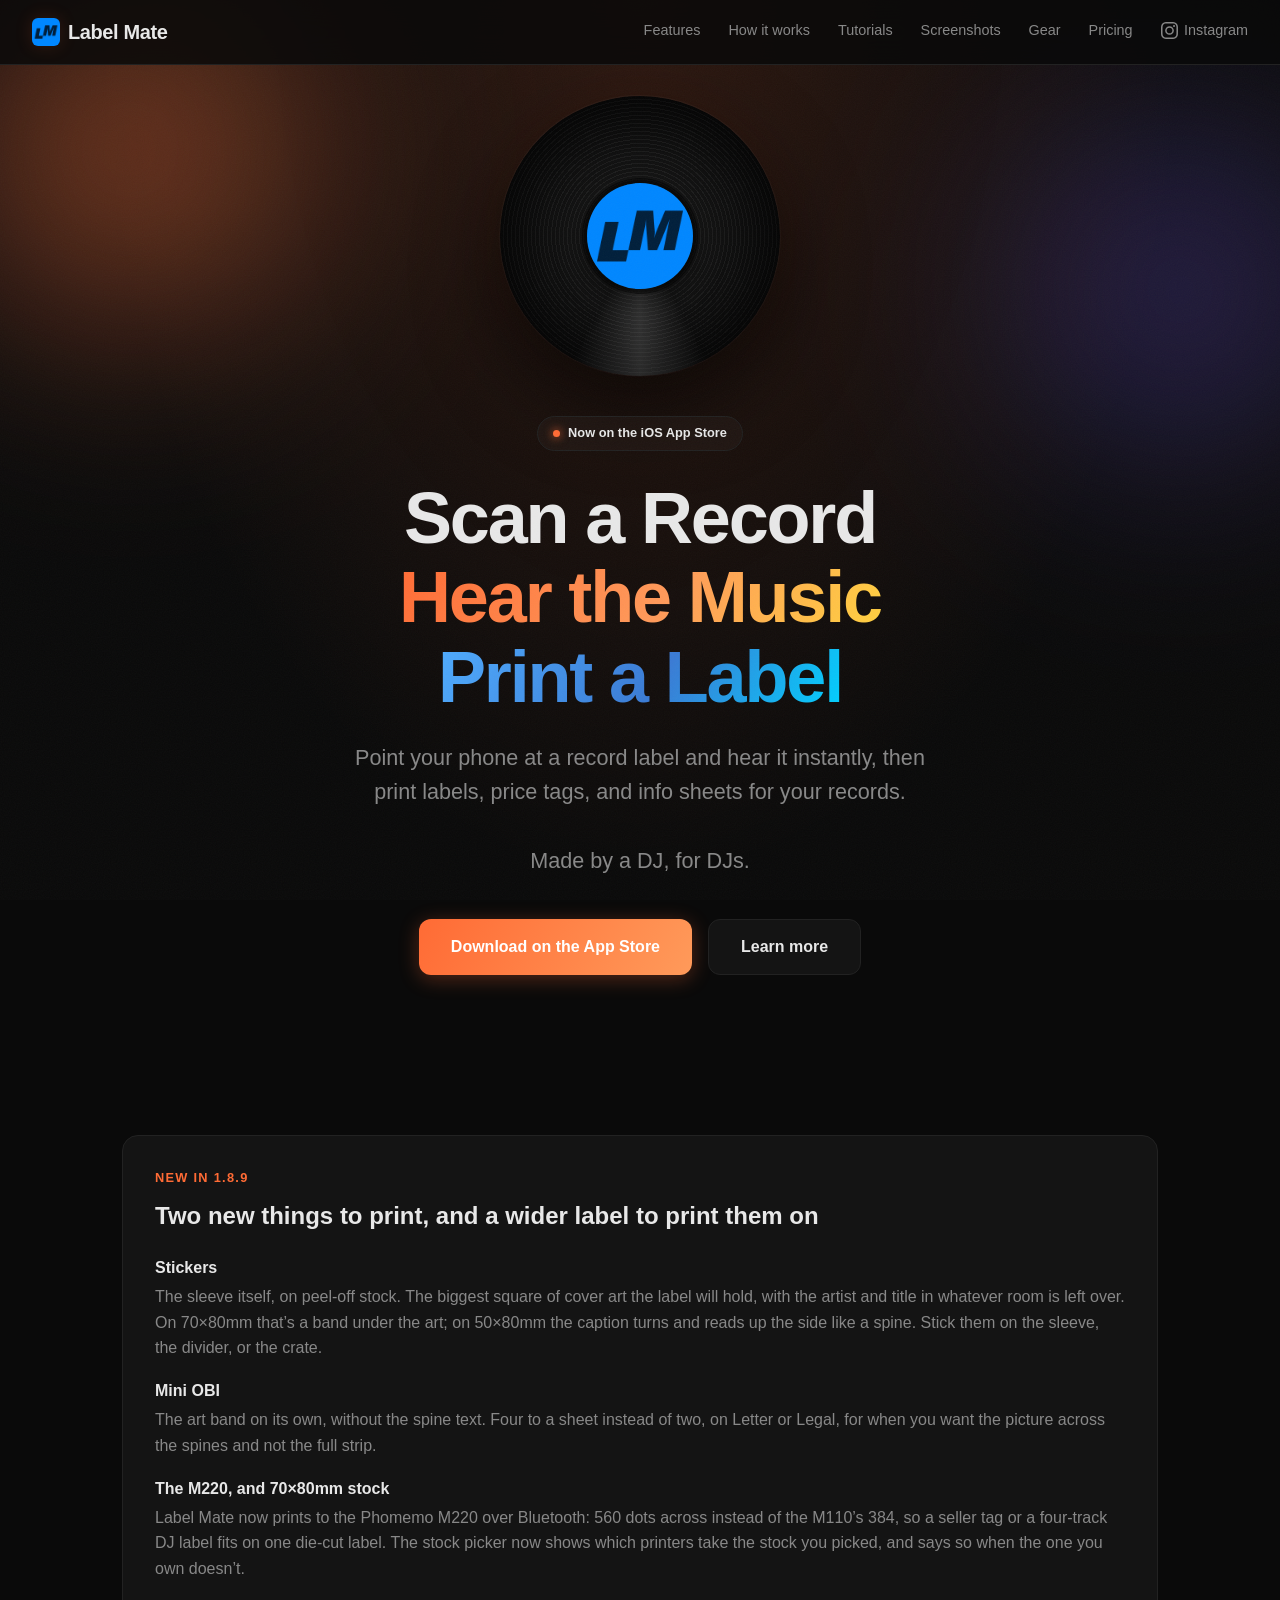
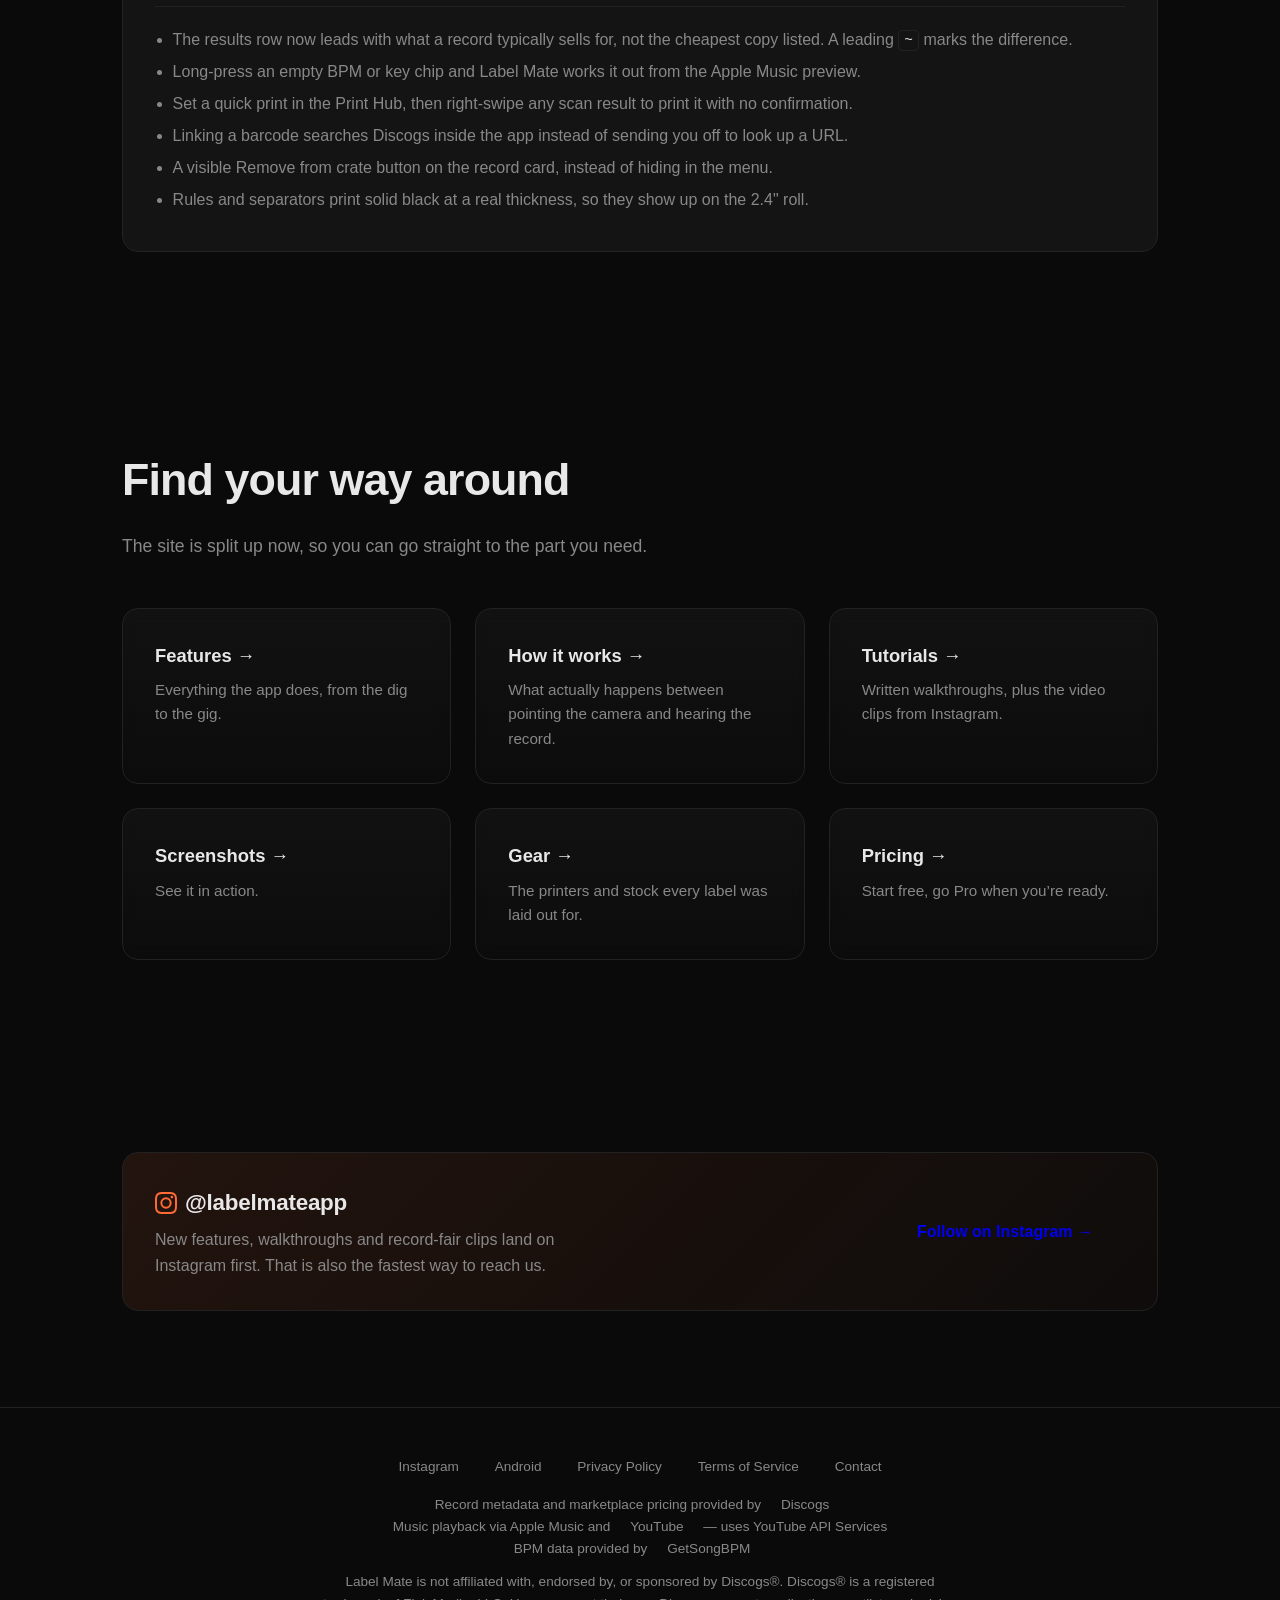
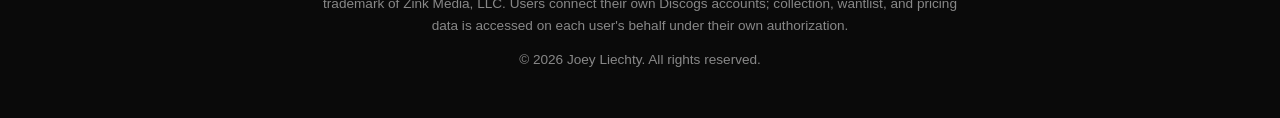
==== commit eb00349c: "Site: 1.8.9 features, and what stopped being Pro What's New rebuilt for 1.8.9: stickers, Mini OBI, a" ====
--- a/index.html
+++ b/index.html
@@ -41,28 +41,30 @@
 
 <section>
   <div class="whatsnew">
-    <div class="version">New in 1.8.8</div>
-    <h3>Give your 45s a cover, and print anywhere</h3>
+    <div class="version">New in 1.8.9</div>
+    <h3>Two new things to print, and a wider label to print them on</h3>
     <dl>
       <div>
-        <dt>45 Art</dt>
-        <dd>A crate of 7&quot;s is a crate of identical white sleeves. Label Mate finds cover art from other pressings of the same record, skips the photos of the label that most singles have instead, and prints it to trim and slip into the sleeve. Two to a Legal sheet from a crate, or one to a Letter sheet from the player.</dd>
+        <dt>Stickers</dt>
+        <dd>The sleeve itself, on peel-off stock. The biggest square of cover art the label will hold, with the artist and title in whatever room is left over. On 70&times;80mm that&rsquo;s a band under the art; on 50&times;80mm the caption turns and reads up the side like a spine. Stick them on the sleeve, the divider, or the crate.</dd>
       </div>
       <div>
-        <dt>Booth printing without Wi&#8209;Fi</dt>
-        <dd>Prints over Bluetooth to the Phomemo M110, so you can print at a record fair with no network and no outlet. Sale receipts, plus two new die-cut DJ label sizes: 50&times;80mm for two tracks and 50&times;30mm for a single 45. Batch a whole crate and it sends them one at a time.</dd>
+        <dt>Mini OBI</dt>
+        <dd>The art band on its own, without the spine text. Four to a sheet instead of two, on Letter or Legal, for when you want the picture across the spines and not the full strip.</dd>
       </div>
       <div>
-        <dt>Your contributions, counted</dt>
-        <dd>A panel in Settings showing your scan accuracy, how you scan, and what you&rsquo;ve reported back to the shared database.</dd>
+        <dt>The M220, and 70&times;80mm stock</dt>
+        <dd>Label Mate now prints to the Phomemo M220 over Bluetooth: 560 dots across instead of the M110&rsquo;s 384, so a seller tag or a four&#8209;track DJ label fits on one die&#8209;cut label. The stock picker now shows which printers take the stock you picked, and says so when the one you own doesn&rsquo;t.</dd>
       </div>
     </dl>
     <div class="minor">
       <ul>
-        <li>Recommended Gear is organised by what you&rsquo;re printing, so the printer and the stock that fits it sit together.</li>
-        <li>One font choice applied across every printed label.</li>
-        <li>Barcode association takes a Discogs release link instead of a search.</li>
-        <li>BPM and key resolve in the background for a whole crate, so they&rsquo;re ready before you print.</li>
+        <li>The results row now leads with what a record typically sells for, not the cheapest copy listed. A leading <code>~</code> marks the difference.</li>
+        <li>Long-press an empty BPM or key chip and Label Mate works it out from the Apple Music preview.</li>
+        <li>Set a quick print in the Print Hub, then right-swipe any scan result to print it with no confirmation.</li>
+        <li>Linking a barcode searches Discogs inside the app instead of sending you off to look up a URL.</li>
+        <li>A visible Remove from crate button on the record card, instead of hiding in the menu.</li>
+        <li>Rules and separators print solid black at a real thickness, so they show up on the 2.4&quot; roll.</li>
       </ul>
     </div>
   </div>
--- a/styles.css
+++ b/styles.css
@@ -9,6 +9,16 @@
     }
 
     * { margin: 0; padding: 0; box-sizing: border-box; }
+
+    code {
+      font-family: ui-monospace, 'SF Mono', Menlo, monospace;
+      font-size: 0.9em;
+      padding: 0.1em 0.35em;
+      border-radius: 4px;
+      background: var(--surface);
+      border: 1px solid var(--border);
+      color: var(--text);
+    }
 
     body {
       font-family: -apple-system, BlinkMacSystemFont, 'SF Pro Display', 'Segoe UI', Roboto, sans-serif;
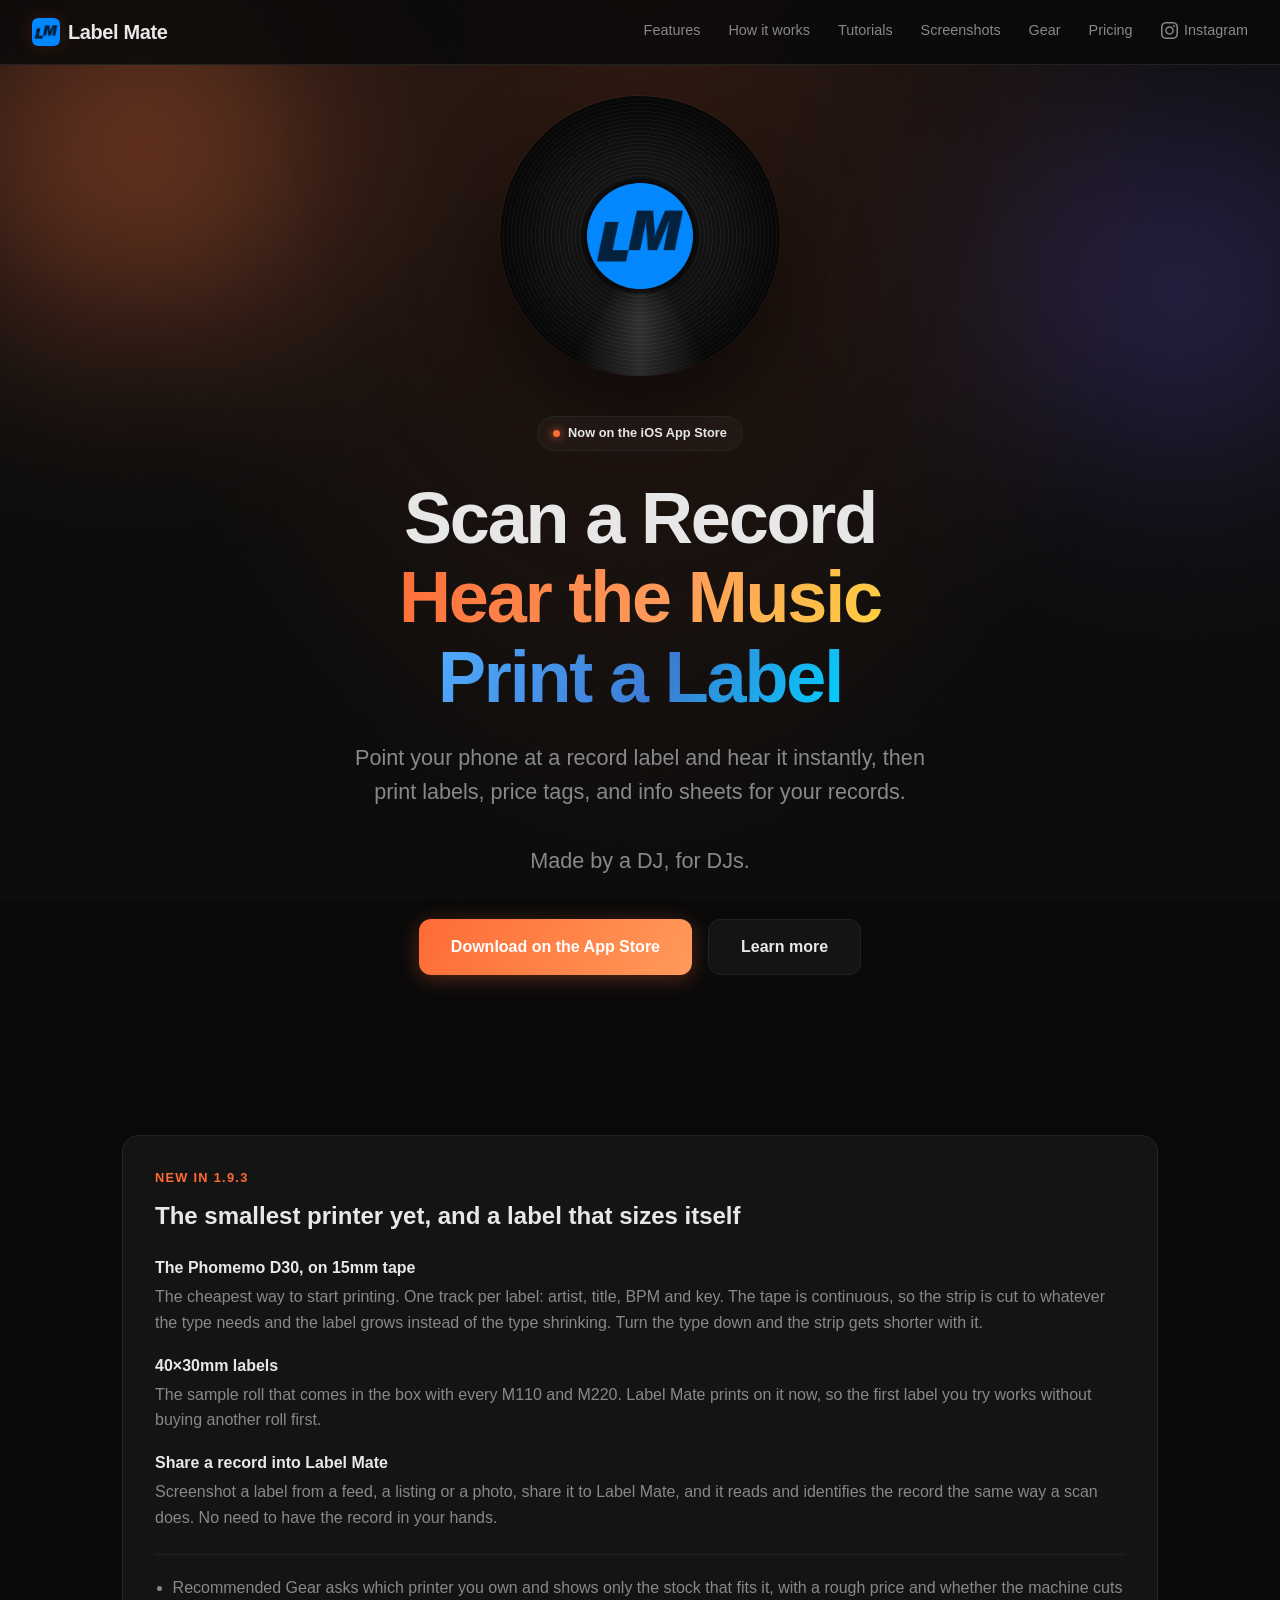
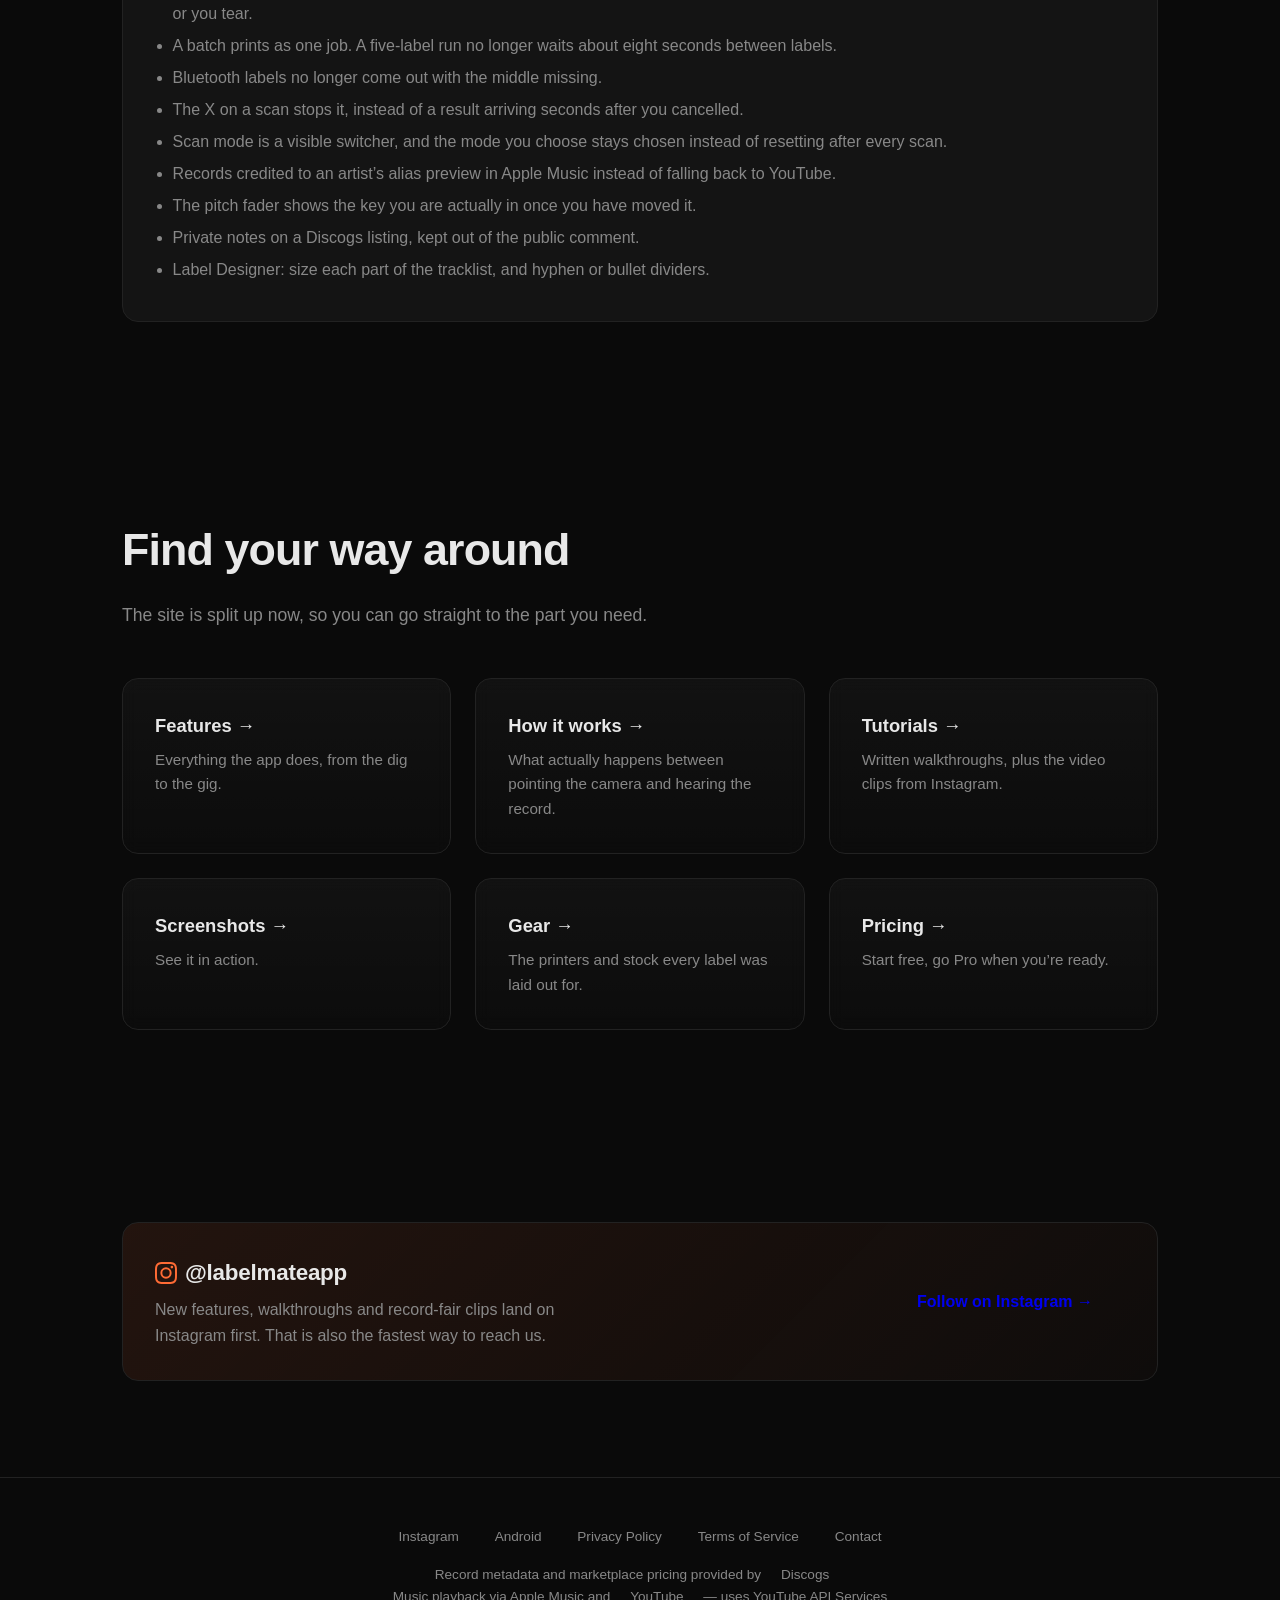
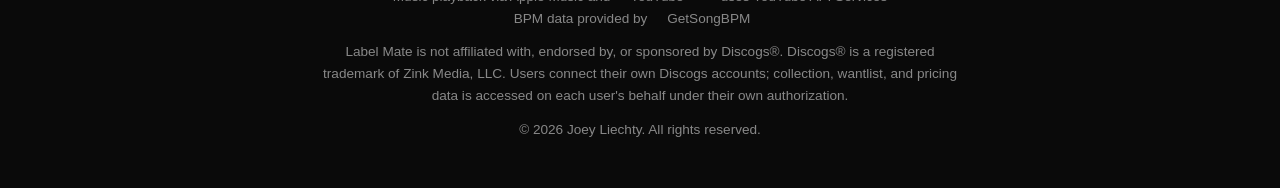
==== commit 7d6c7e4a: "Site: 1.9.3 features, and the D30 on the gear page The what's new block moves from 1.8.9 to 1.9.3: t" ====
--- a/index.html
+++ b/index.html
@@ -41,30 +41,33 @@
 
 <section>
   <div class="whatsnew">
-    <div class="version">New in 1.8.9</div>
-    <h3>Two new things to print, and a wider label to print them on</h3>
+    <div class="version">New in 1.9.3</div>
+    <h3>The smallest printer yet, and a label that sizes itself</h3>
     <dl>
       <div>
-        <dt>Stickers</dt>
-        <dd>The sleeve itself, on peel-off stock. The biggest square of cover art the label will hold, with the artist and title in whatever room is left over. On 70&times;80mm that&rsquo;s a band under the art; on 50&times;80mm the caption turns and reads up the side like a spine. Stick them on the sleeve, the divider, or the crate.</dd>
+        <dt>The Phomemo D30, on 15mm tape</dt>
+        <dd>The cheapest way to start printing. One track per label: artist, title, BPM and key. The tape is continuous, so the strip is cut to whatever the type needs and the label grows instead of the type shrinking. Turn the type down and the strip gets shorter with it.</dd>
       </div>
       <div>
-        <dt>Mini OBI</dt>
-        <dd>The art band on its own, without the spine text. Four to a sheet instead of two, on Letter or Legal, for when you want the picture across the spines and not the full strip.</dd>
+        <dt>40&times;30mm labels</dt>
+        <dd>The sample roll that comes in the box with every M110 and M220. Label Mate prints on it now, so the first label you try works without buying another roll first.</dd>
       </div>
       <div>
-        <dt>The M220, and 70&times;80mm stock</dt>
-        <dd>Label Mate now prints to the Phomemo M220 over Bluetooth: 560 dots across instead of the M110&rsquo;s 384, so a seller tag or a four&#8209;track DJ label fits on one die&#8209;cut label. The stock picker now shows which printers take the stock you picked, and says so when the one you own doesn&rsquo;t.</dd>
+        <dt>Share a record into Label Mate</dt>
+        <dd>Screenshot a label from a feed, a listing or a photo, share it to Label Mate, and it reads and identifies the record the same way a scan does. No need to have the record in your hands.</dd>
       </div>
     </dl>
     <div class="minor">
       <ul>
-        <li>The results row now leads with what a record typically sells for, not the cheapest copy listed. A leading <code>~</code> marks the difference.</li>
-        <li>Long-press an empty BPM or key chip and Label Mate works it out from the Apple Music preview.</li>
-        <li>Set a quick print in the Print Hub, then right-swipe any scan result to print it with no confirmation.</li>
-        <li>Linking a barcode searches Discogs inside the app instead of sending you off to look up a URL.</li>
-        <li>A visible Remove from crate button on the record card, instead of hiding in the menu.</li>
-        <li>Rules and separators print solid black at a real thickness, so they show up on the 2.4&quot; roll.</li>
+        <li>Recommended Gear asks which printer you own and shows only the stock that fits it, with a rough price and whether the machine cuts or you tear.</li>
+        <li>A batch prints as one job. A five&#8209;label run no longer waits about eight seconds between labels.</li>
+        <li>Bluetooth labels no longer come out with the middle missing.</li>
+        <li>The X on a scan stops it, instead of a result arriving seconds after you cancelled.</li>
+        <li>Scan mode is a visible switcher, and the mode you choose stays chosen instead of resetting after every scan.</li>
+        <li>Records credited to an artist&rsquo;s alias preview in Apple Music instead of falling back to YouTube.</li>
+        <li>The pitch fader shows the key you are actually in once you have moved it.</li>
+        <li>Private notes on a Discogs listing, kept out of the public comment.</li>
+        <li>Label Designer: size each part of the tracklist, and hyphen or bullet dividers.</li>
       </ul>
     </div>
   </div>
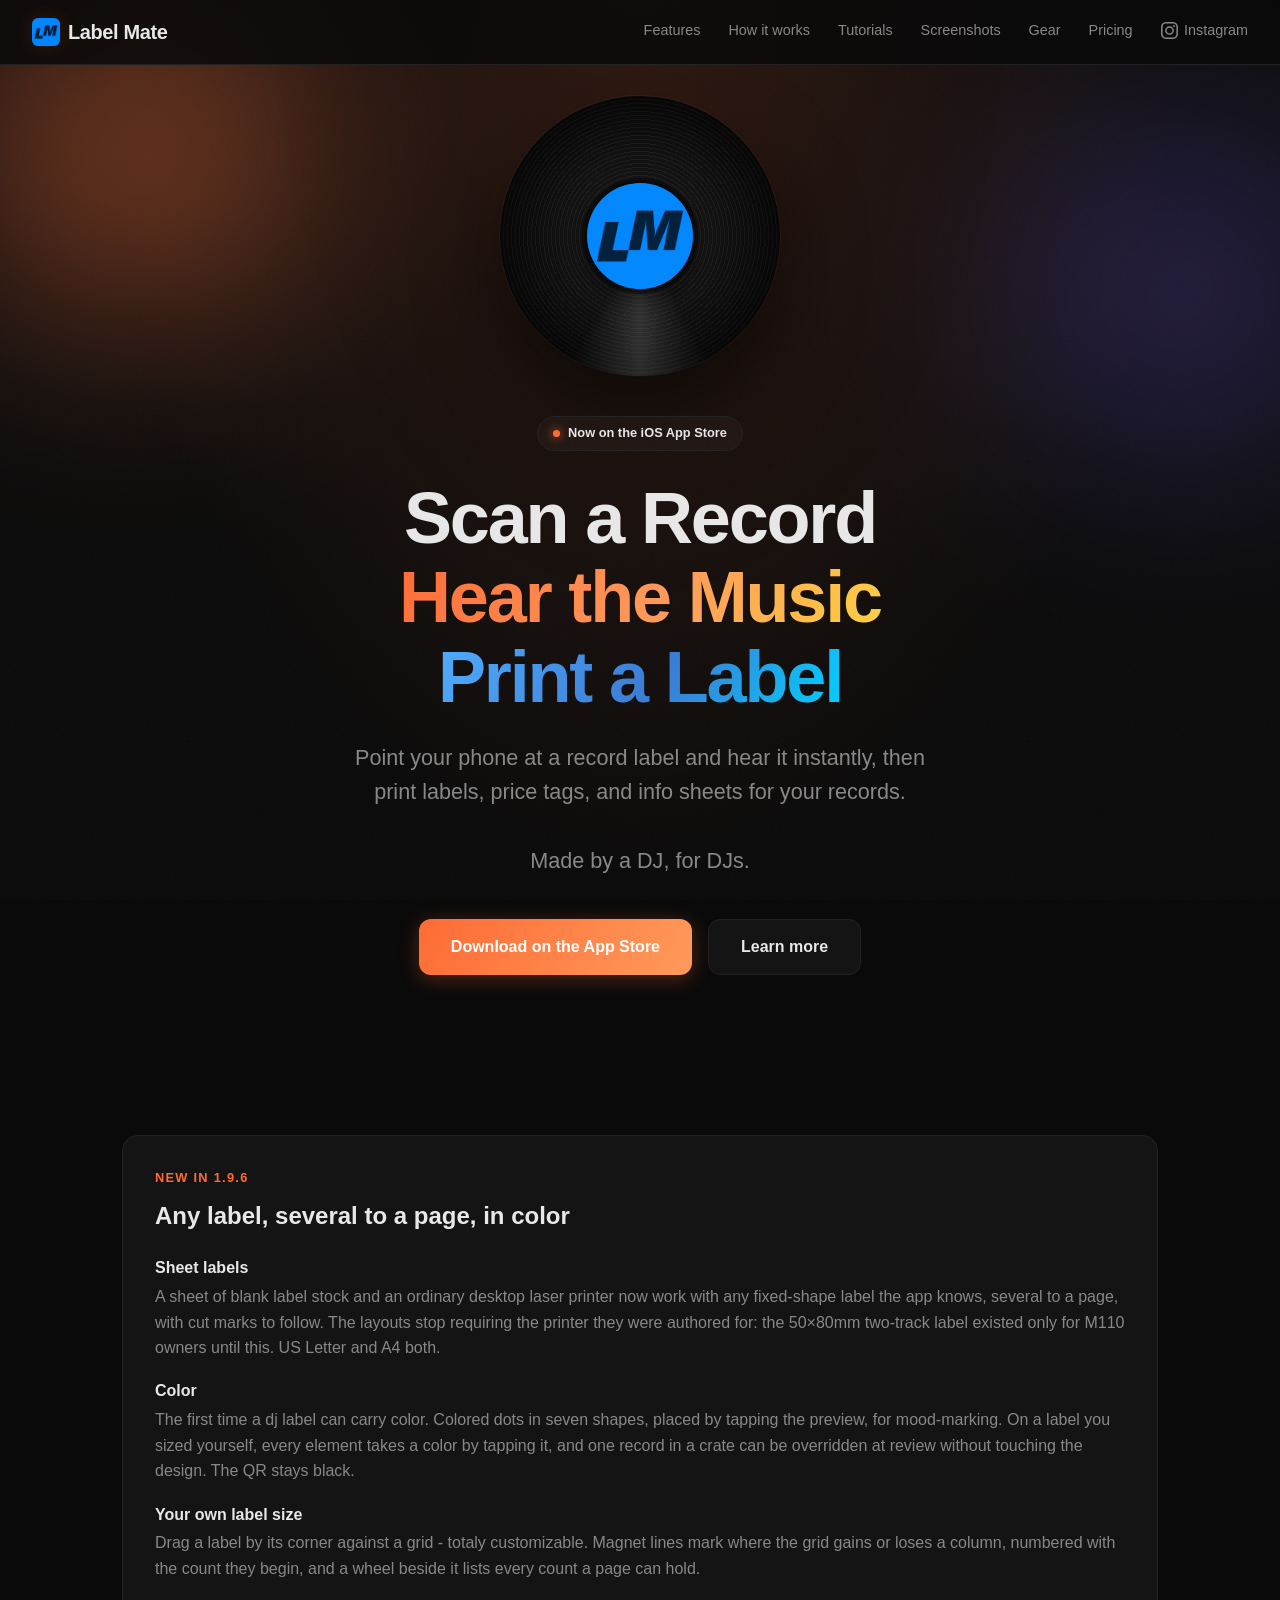
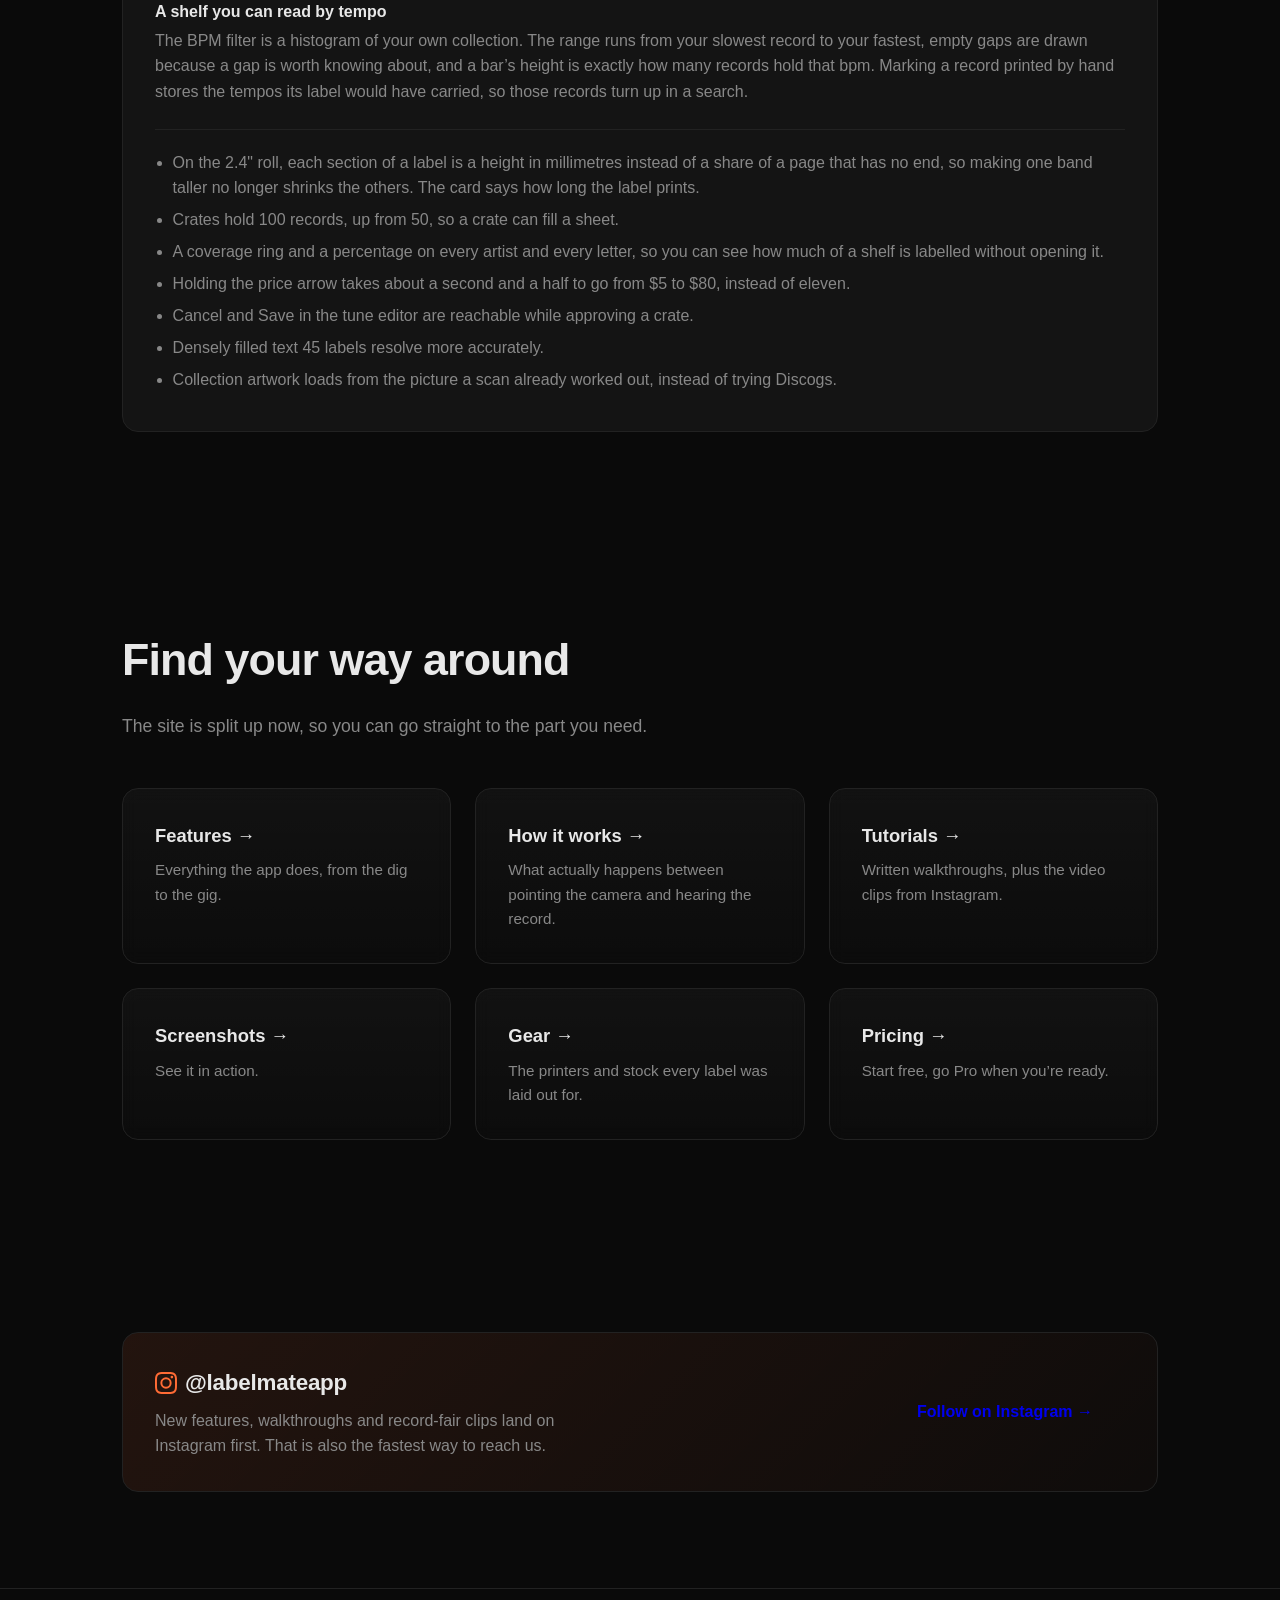
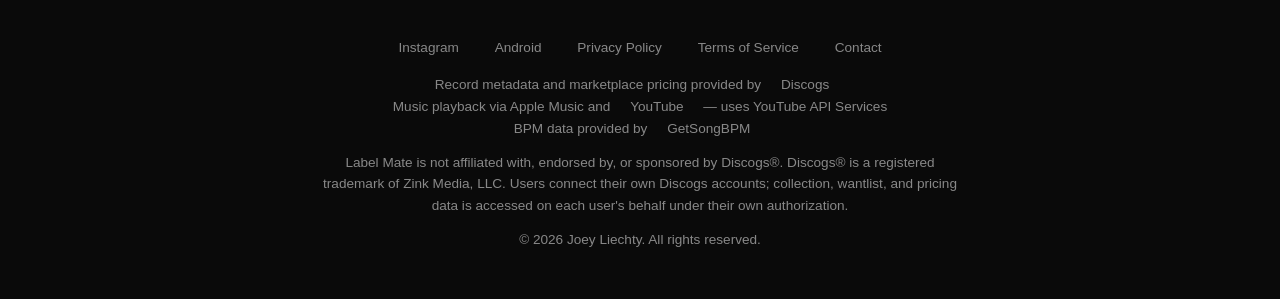
==== commit 9a878acc: "Site: 1.9.6, sheet labels and color, and US spelling throughout The what's-new block moves 1.9.3 to " ====
--- a/index.html
+++ b/index.html
@@ -41,33 +41,35 @@
 
 <section>
   <div class="whatsnew">
-    <div class="version">New in 1.9.3</div>
-    <h3>The smallest printer yet, and a label that sizes itself</h3>
+    <div class="version">New in 1.9.6</div>
+    <h3>Any label, several to a page, in color</h3>
     <dl>
       <div>
-        <dt>The Phomemo D30, on 15mm tape</dt>
-        <dd>The cheapest way to start printing. One track per label: artist, title, BPM and key. The tape is continuous, so the strip is cut to whatever the type needs and the label grows instead of the type shrinking. Turn the type down and the strip gets shorter with it.</dd>
+        <dt>Sheet labels</dt>
+        <dd>A sheet of blank label stock and an ordinary desktop laser printer now work with any fixed&#8209;shape label the app knows, several to a page, with cut marks to follow. The layouts stop requiring the printer they were authored for: the 50&times;80mm two&#8209;track label existed only for M110 owners until this. US Letter and A4 both.</dd>
       </div>
       <div>
-        <dt>40&times;30mm labels</dt>
-        <dd>The sample roll that comes in the box with every M110 and M220. Label Mate prints on it now, so the first label you try works without buying another roll first.</dd>
+        <dt>Color</dt>
+        <dd>The first time a dj label can carry color. Colored dots in seven shapes, placed by tapping the preview, for mood&#8209;marking. On a label you sized yourself, every element takes a color by tapping it, and one record in a crate can be overridden at review without touching the design. The QR stays black.</dd>
       </div>
       <div>
-        <dt>Share a record into Label Mate</dt>
-        <dd>Screenshot a label from a feed, a listing or a photo, share it to Label Mate, and it reads and identifies the record the same way a scan does. No need to have the record in your hands.</dd>
+        <dt>Your own label size</dt>
+        <dd>Drag a label by its corner against a grid - totaly customizable. Magnet lines mark where the grid gains or loses a column, numbered with the count they begin, and a wheel beside it lists every count a page can hold.</dd>
+      </div>
+      <div>
+        <dt>A shelf you can read by tempo</dt>
+        <dd>The BPM filter is a histogram of your own collection. The range runs from your slowest record to your fastest, empty gaps are drawn because a gap is worth knowing about, and a bar&rsquo;s height is exactly how many records hold that bpm. Marking a record printed by hand stores the tempos its label would have carried, so those records turn up in a search.</dd>
       </div>
     </dl>
     <div class="minor">
       <ul>
-        <li>Recommended Gear asks which printer you own and shows only the stock that fits it, with a rough price and whether the machine cuts or you tear.</li>
-        <li>A batch prints as one job. A five&#8209;label run no longer waits about eight seconds between labels.</li>
-        <li>Bluetooth labels no longer come out with the middle missing.</li>
-        <li>The X on a scan stops it, instead of a result arriving seconds after you cancelled.</li>
-        <li>Scan mode is a visible switcher, and the mode you choose stays chosen instead of resetting after every scan.</li>
-        <li>Records credited to an artist&rsquo;s alias preview in Apple Music instead of falling back to YouTube.</li>
-        <li>The pitch fader shows the key you are actually in once you have moved it.</li>
-        <li>Private notes on a Discogs listing, kept out of the public comment.</li>
-        <li>Label Designer: size each part of the tracklist, and hyphen or bullet dividers.</li>
+        <li>On the 2.4&quot; roll, each section of a label is a height in millimetres instead of a share of a page that has no end, so making one band taller no longer shrinks the others. The card says how long the label prints.</li>
+        <li>Crates hold 100 records, up from 50, so a crate can fill a sheet.</li>
+        <li>A coverage ring and a percentage on every artist and every letter, so you can see how much of a shelf is labelled without opening it.</li>
+        <li>Holding the price arrow takes about a second and a half to go from $5 to $80, instead of eleven.</li>
+        <li>Cancel and Save in the tune editor are reachable while approving a crate.</li>
+        <li>Densely filled text 45 labels resolve more accurately.</li>
+        <li>Collection artwork loads from the picture a scan already worked out, instead of trying Discogs.</li>
       </ul>
     </div>
   </div>
--- a/styles.css
+++ b/styles.css
@@ -674,7 +674,7 @@
 
        Fixed by making the row a flex line with one gap, and by reserving the
        underline's space on EVERY link with a transparent bottom border. Moving
-       between pages now changes only two colours, never a box size. */
+       between pages now changes only two colors, never a box size. */
     .nav-links {
       display: flex;
       align-items: center;
@@ -774,7 +774,7 @@
        was split into many. `.nav-brand` was a div and the landing cards did not
        exist, so nothing above stops the browser's default blue underline on
        them — every other anchor on the site is either `.nav-links a`, `.cta` or
-       `footer a`, all of which already set their own colour. */
+       `footer a`, all of which already set their own color. */
     a.nav-brand,
     a.feature-card {
       color: inherit;
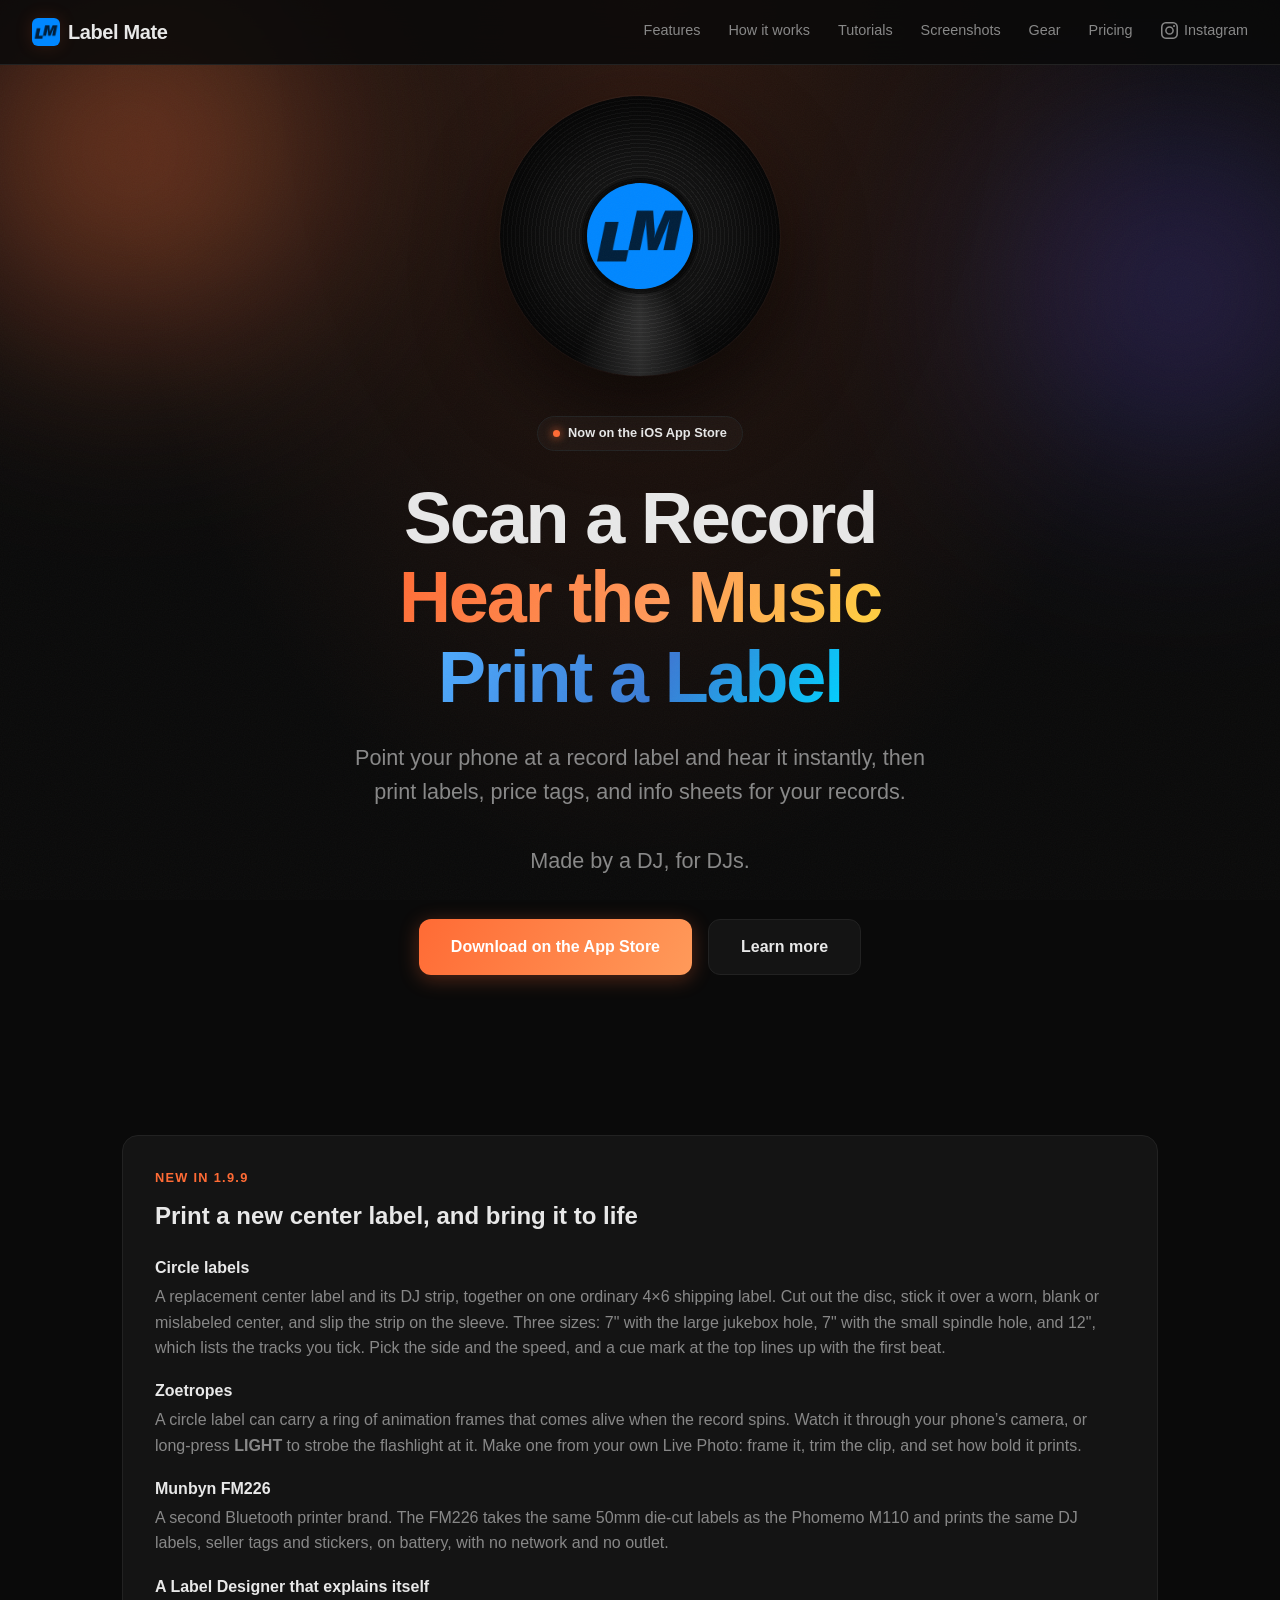
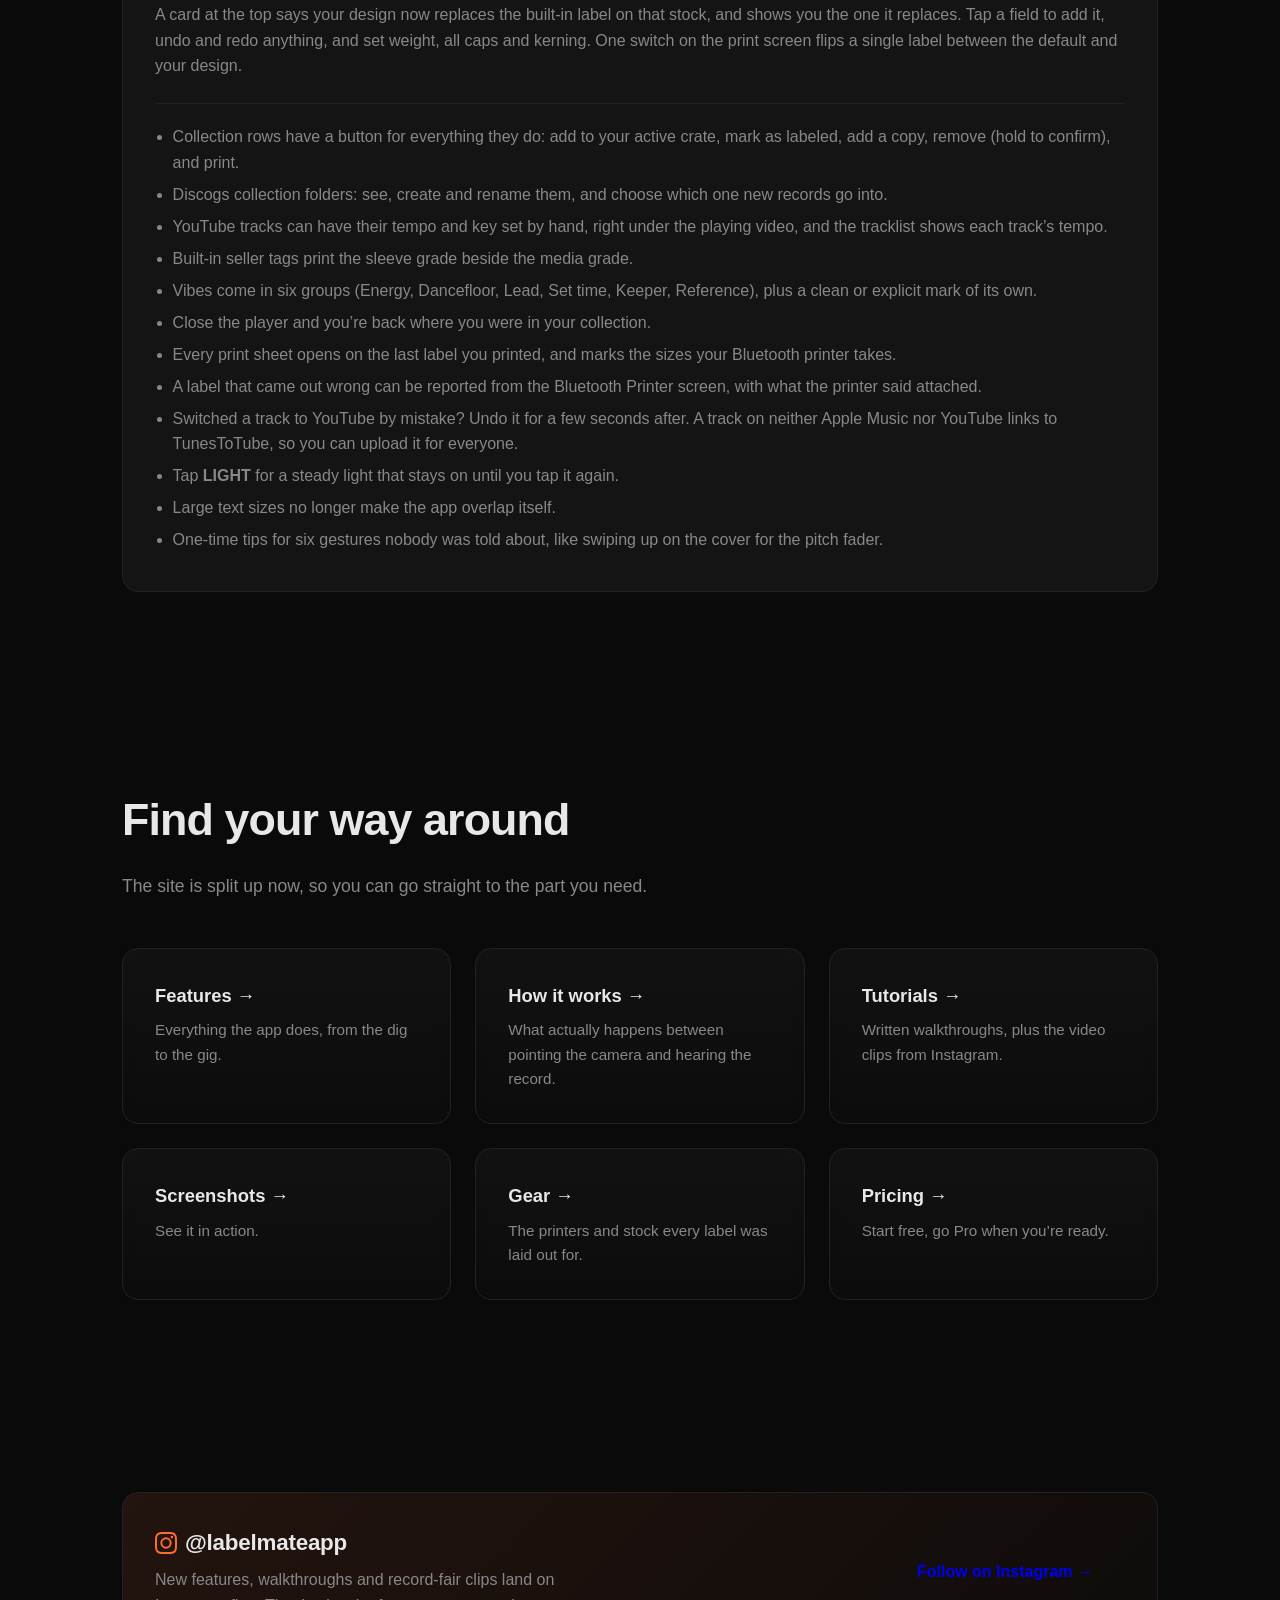
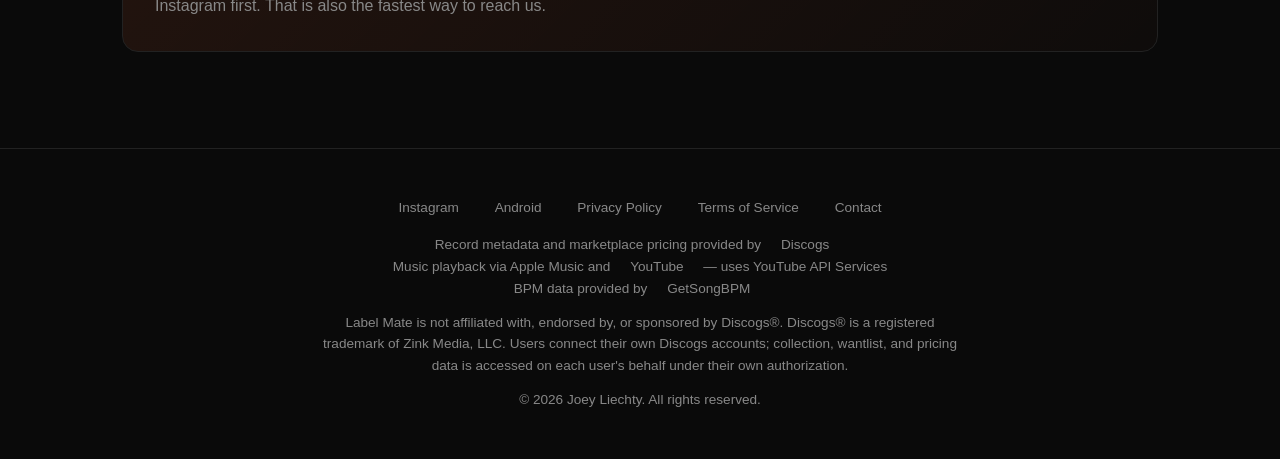
==== commit 06504b68: "Site: 1.9.9, circle labels and zoetropes, and the Munbyn FM226 The what's-new block moves 1.9.6 to 1" ====
--- a/index.html
+++ b/index.html
@@ -41,35 +41,40 @@
 
 <section>
   <div class="whatsnew">
-    <div class="version">New in 1.9.6</div>
-    <h3>Any label, several to a page, in color</h3>
+    <div class="version">New in 1.9.9</div>
+    <h3>Print a new center label, and bring it to life</h3>
     <dl>
       <div>
-        <dt>Sheet labels</dt>
-        <dd>A sheet of blank label stock and an ordinary desktop laser printer now work with any fixed&#8209;shape label the app knows, several to a page, with cut marks to follow. The layouts stop requiring the printer they were authored for: the 50&times;80mm two&#8209;track label existed only for M110 owners until this. US Letter and A4 both.</dd>
+        <dt>Circle labels</dt>
+        <dd>A replacement center label and its DJ strip, together on one ordinary 4&times;6 shipping label. Cut out the disc, stick it over a worn, blank or mislabeled center, and slip the strip on the sleeve. Three sizes: 7&quot; with the large jukebox hole, 7&quot; with the small spindle hole, and 12&quot;, which lists the tracks you tick. Pick the side and the speed, and a cue mark at the top lines up with the first beat.</dd>
       </div>
       <div>
-        <dt>Color</dt>
-        <dd>The first time a dj label can carry color. Colored dots in seven shapes, placed by tapping the preview, for mood&#8209;marking. On a label you sized yourself, every element takes a color by tapping it, and one record in a crate can be overridden at review without touching the design. The QR stays black.</dd>
+        <dt>Zoetropes</dt>
+        <dd>A circle label can carry a ring of animation frames that comes alive when the record spins. Watch it through your phone&rsquo;s camera, or long&#8209;press <strong>LIGHT</strong> to strobe the flashlight at it. Make one from your own Live Photo: frame it, trim the clip, and set how bold it prints.</dd>
       </div>
       <div>
-        <dt>Your own label size</dt>
-        <dd>Drag a label by its corner against a grid - totaly customizable. Magnet lines mark where the grid gains or loses a column, numbered with the count they begin, and a wheel beside it lists every count a page can hold.</dd>
+        <dt>Munbyn FM226</dt>
+        <dd>A second Bluetooth printer brand. The FM226 takes the same 50mm die&#8209;cut labels as the Phomemo M110 and prints the same DJ labels, seller tags and stickers, on battery, with no network and no outlet.</dd>
       </div>
       <div>
-        <dt>A shelf you can read by tempo</dt>
-        <dd>The BPM filter is a histogram of your own collection. The range runs from your slowest record to your fastest, empty gaps are drawn because a gap is worth knowing about, and a bar&rsquo;s height is exactly how many records hold that bpm. Marking a record printed by hand stores the tempos its label would have carried, so those records turn up in a search.</dd>
+        <dt>A Label Designer that explains itself</dt>
+        <dd>A card at the top says your design now replaces the built&#8209;in label on that stock, and shows you the one it replaces. Tap a field to add it, undo and redo anything, and set weight, all caps and kerning. One switch on the print screen flips a single label between the default and your design.</dd>
       </div>
     </dl>
     <div class="minor">
       <ul>
-        <li>On the 2.4&quot; roll, each section of a label is a height in millimetres instead of a share of a page that has no end, so making one band taller no longer shrinks the others. The card says how long the label prints.</li>
-        <li>Crates hold 100 records, up from 50, so a crate can fill a sheet.</li>
-        <li>A coverage ring and a percentage on every artist and every letter, so you can see how much of a shelf is labelled without opening it.</li>
-        <li>Holding the price arrow takes about a second and a half to go from $5 to $80, instead of eleven.</li>
-        <li>Cancel and Save in the tune editor are reachable while approving a crate.</li>
-        <li>Densely filled text 45 labels resolve more accurately.</li>
-        <li>Collection artwork loads from the picture a scan already worked out, instead of trying Discogs.</li>
+        <li>Collection rows have a button for everything they do: add to your active crate, mark as labeled, add a copy, remove (hold to confirm), and print.</li>
+        <li>Discogs collection folders: see, create and rename them, and choose which one new records go into.</li>
+        <li>YouTube tracks can have their tempo and key set by hand, right under the playing video, and the tracklist shows each track&rsquo;s tempo.</li>
+        <li>Built&#8209;in seller tags print the sleeve grade beside the media grade.</li>
+        <li>Vibes come in six groups (Energy, Dancefloor, Lead, Set time, Keeper, Reference), plus a clean or explicit mark of its own.</li>
+        <li>Close the player and you&rsquo;re back where you were in your collection.</li>
+        <li>Every print sheet opens on the last label you printed, and marks the sizes your Bluetooth printer takes.</li>
+        <li>A label that came out wrong can be reported from the Bluetooth Printer screen, with what the printer said attached.</li>
+        <li>Switched a track to YouTube by mistake? Undo it for a few seconds after. A track on neither Apple Music nor YouTube links to TunesToTube, so you can upload it for everyone.</li>
+        <li>Tap <strong>LIGHT</strong> for a steady light that stays on until you tap it again.</li>
+        <li>Large text sizes no longer make the app overlap itself.</li>
+        <li>One&#8209;time tips for six gestures nobody was told about, like swiping up on the cover for the pitch fader.</li>
       </ul>
     </div>
   </div>
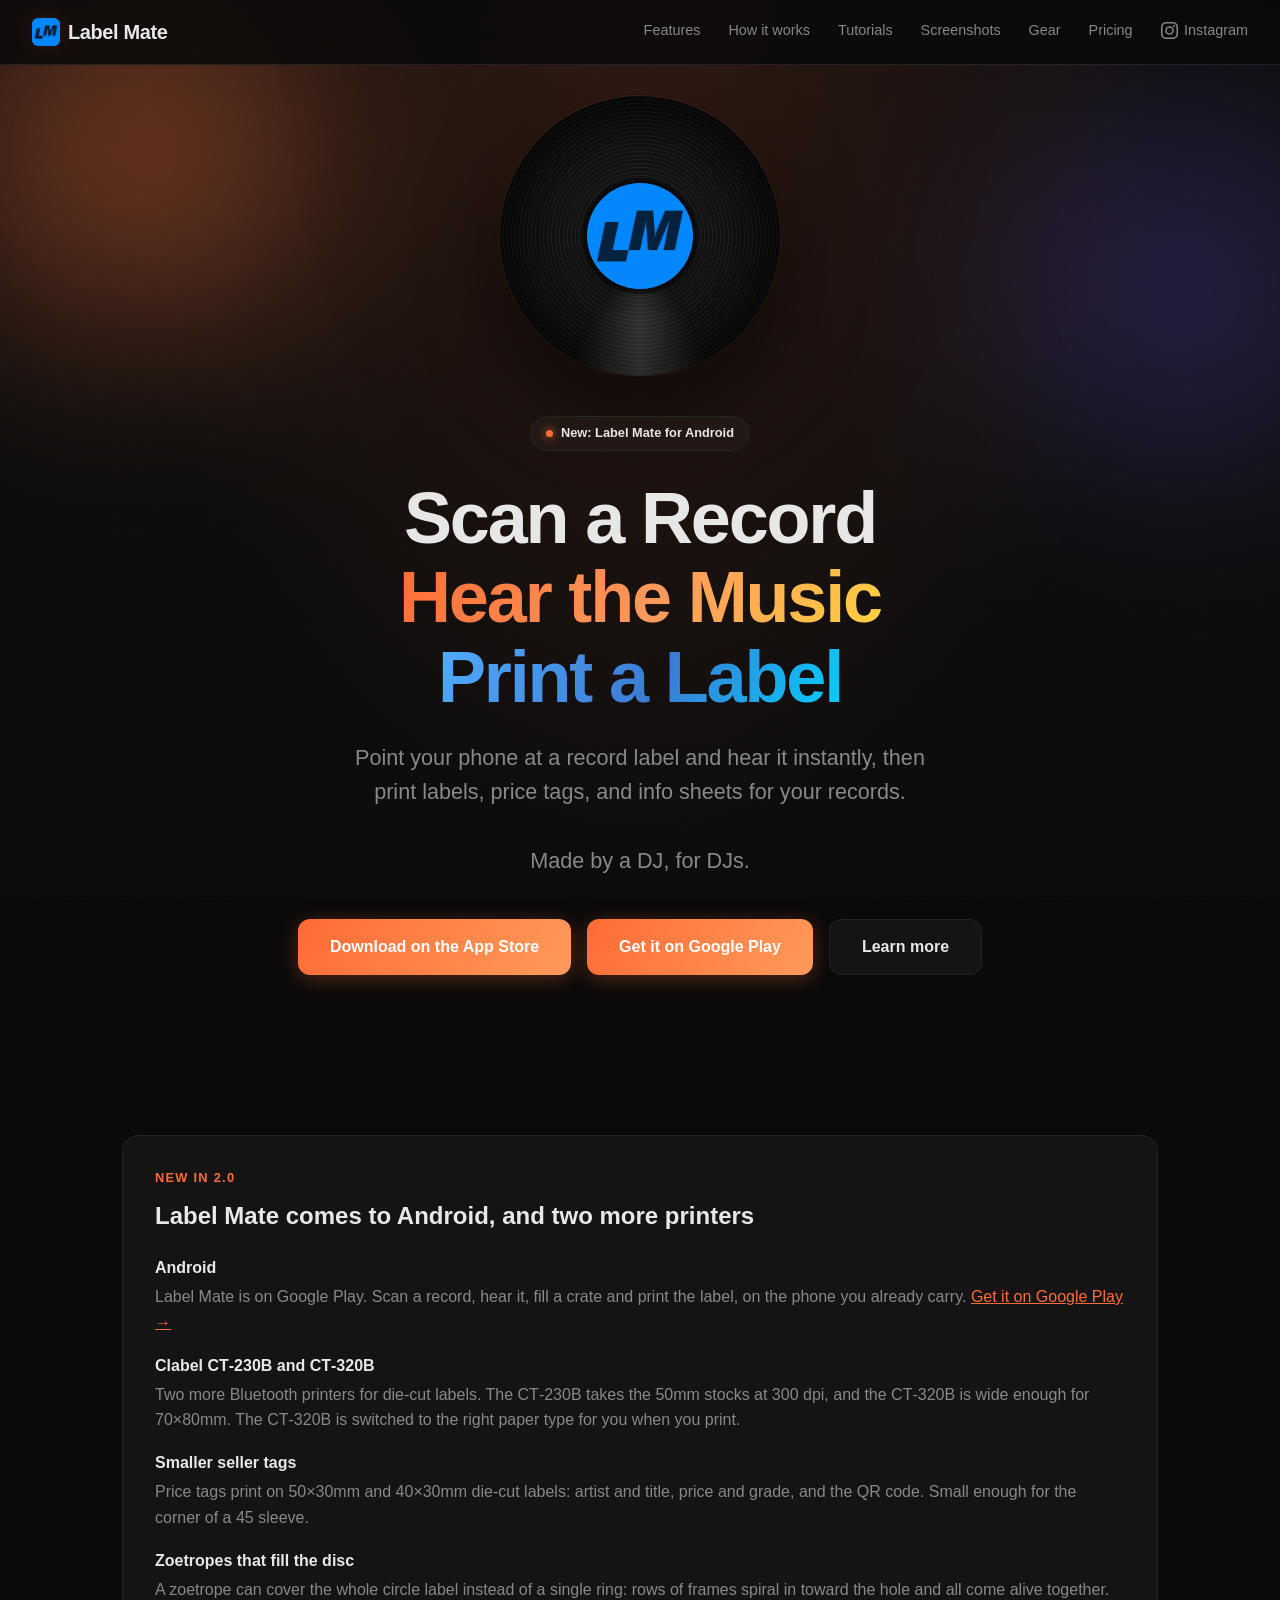
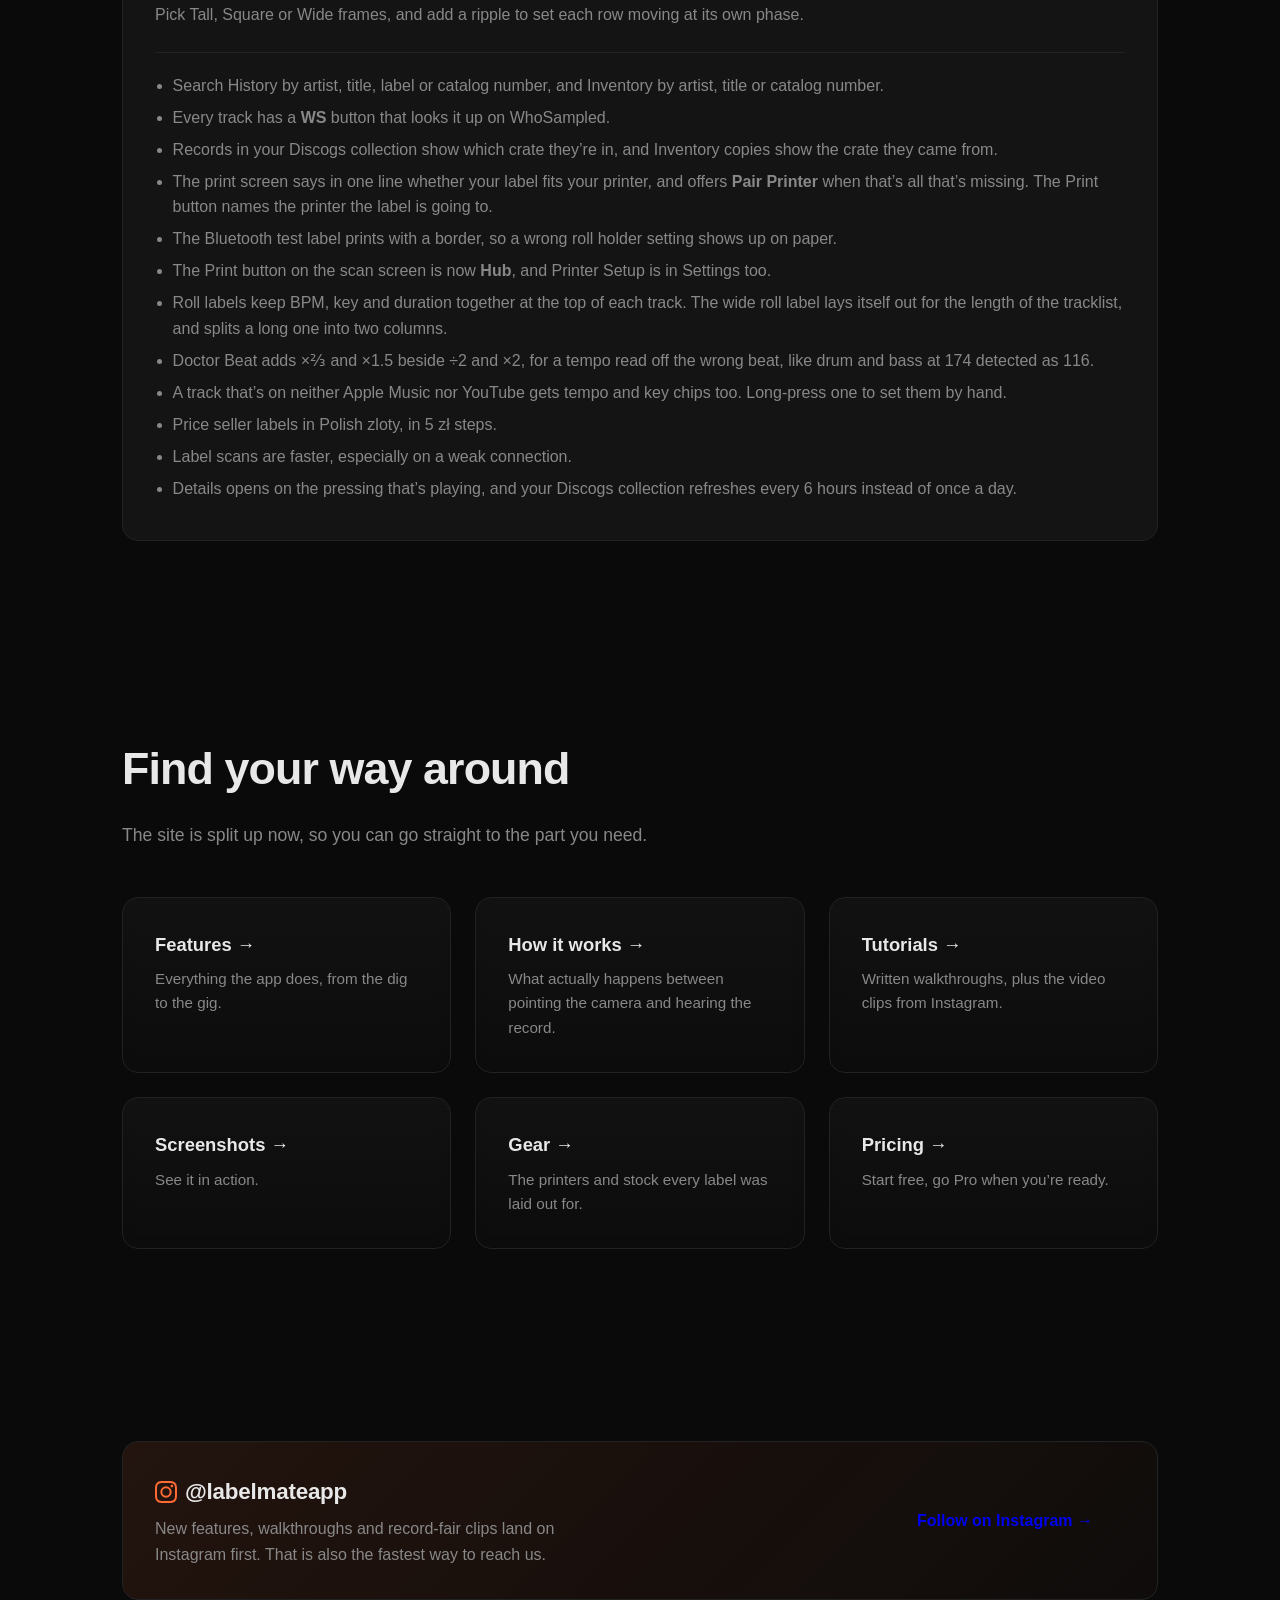
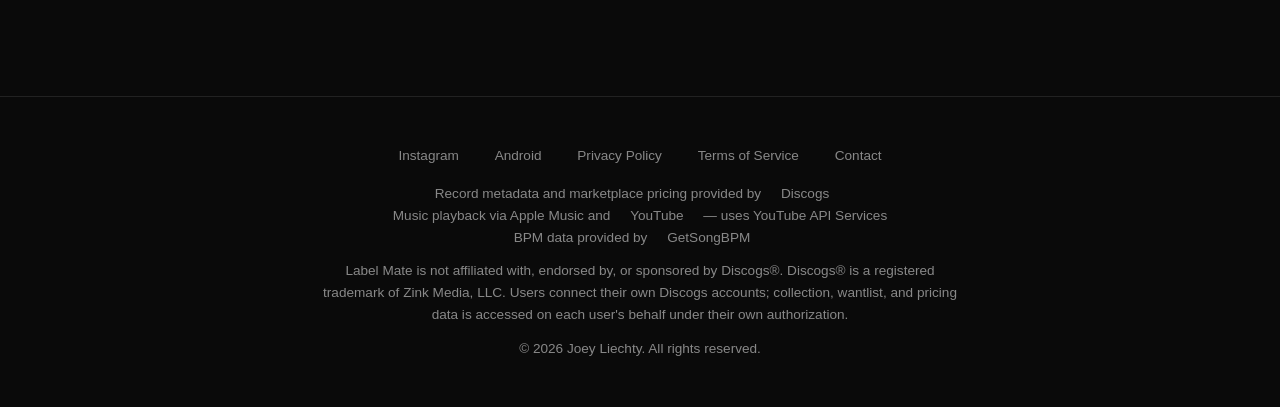
==== commit f2d5943c: "Site: 2.0, Label Mate for Android, and the Clabel printers The home page gets a Google Play button b" ====
--- a/index.html
+++ b/index.html
@@ -4,9 +4,9 @@
   <meta charset="UTF-8">
   <meta name="viewport" content="width=device-width, initial-scale=1.0">
   <title>Label Mate - Scan a Record, Hear the Music, Print a Label.</title>
-  <meta name="description" content="Point your phone at a record label and hear the music instantly. Label Mate identifies vinyl records via OCR and plays them through Apple Music.">
+  <meta name="description" content="Point your phone at a record label and hear the music instantly. Label Mate identifies vinyl records via OCR, plays them, and prints labels for them. On iPhone and Android.">
   <meta property="og:title" content="Label Mate - Scan a Record, Hear the Music, Print a Label.">
-  <meta property="og:description" content="Point your phone at a record label and hear the music instantly. Label Mate identifies vinyl records via OCR and plays them through Apple Music.">
+  <meta property="og:description" content="Point your phone at a record label and hear the music instantly. Label Mate identifies vinyl records via OCR, plays them, and prints labels for them. On iPhone and Android.">
   <meta property="og:type" content="website">
   <link rel="stylesheet" href="styles.css">
 </head>
@@ -30,51 +30,52 @@
       <div class="vinyl-label"><img src="icon.png" alt="Label Mate app icon"></div>
     </div>
   </div>
-  <a href="https://apps.apple.com/us/app/label-mate/id6759539466" class="hero-eyebrow"><span class="dot"></span> Now on the iOS App Store</a>
+  <a href="https://play.google.com/store/apps/details?id=com.labelmate" class="hero-eyebrow"><span class="dot"></span> New: Label Mate for Android</a>
   <h1>Scan a Record<br><span>Hear the Music</span><br><span class="hero-blue">Print a Label</span></h1>
   <p>Point your phone at a record label and hear it instantly, then print labels, price tags, and info sheets for your records.<br><br>Made by a DJ, for DJs.</p>
   <div class="cta-group">
     <a href="https://apps.apple.com/us/app/label-mate/id6759539466" class="cta cta-primary">Download on the App Store</a>
+    <a href="https://play.google.com/store/apps/details?id=com.labelmate" class="cta cta-primary">Get it on Google Play</a>
     <a href="features.html" class="cta cta-secondary">Learn more</a>
   </div>
 </div>
 
 <section>
   <div class="whatsnew">
-    <div class="version">New in 1.9.9</div>
-    <h3>Print a new center label, and bring it to life</h3>
+    <div class="version">New in 2.0</div>
+    <h3>Label Mate comes to Android, and two more printers</h3>
     <dl>
       <div>
-        <dt>Circle labels</dt>
-        <dd>A replacement center label and its DJ strip, together on one ordinary 4&times;6 shipping label. Cut out the disc, stick it over a worn, blank or mislabeled center, and slip the strip on the sleeve. Three sizes: 7&quot; with the large jukebox hole, 7&quot; with the small spindle hole, and 12&quot;, which lists the tracks you tick. Pick the side and the speed, and a cue mark at the top lines up with the first beat.</dd>
+        <dt>Android</dt>
+        <dd>Label Mate is on Google Play. Scan a record, hear it, fill a crate and print the label, on the phone you already carry. <a href="https://play.google.com/store/apps/details?id=com.labelmate" style="color: var(--accent);">Get it on Google Play &rarr;</a></dd>
       </div>
       <div>
-        <dt>Zoetropes</dt>
-        <dd>A circle label can carry a ring of animation frames that comes alive when the record spins. Watch it through your phone&rsquo;s camera, or long&#8209;press <strong>LIGHT</strong> to strobe the flashlight at it. Make one from your own Live Photo: frame it, trim the clip, and set how bold it prints.</dd>
+        <dt>Clabel CT&#8209;230B and CT&#8209;320B</dt>
+        <dd>Two more Bluetooth printers for die&#8209;cut labels. The CT&#8209;230B takes the 50mm stocks at 300 dpi, and the CT&#8209;320B is wide enough for 70&times;80mm. The CT&#8209;320B is switched to the right paper type for you when you print.</dd>
       </div>
       <div>
-        <dt>Munbyn FM226</dt>
-        <dd>A second Bluetooth printer brand. The FM226 takes the same 50mm die&#8209;cut labels as the Phomemo M110 and prints the same DJ labels, seller tags and stickers, on battery, with no network and no outlet.</dd>
+        <dt>Smaller seller tags</dt>
+        <dd>Price tags print on 50&times;30mm and 40&times;30mm die&#8209;cut labels: artist and title, price and grade, and the QR code. Small enough for the corner of a 45 sleeve.</dd>
       </div>
       <div>
-        <dt>A Label Designer that explains itself</dt>
-        <dd>A card at the top says your design now replaces the built&#8209;in label on that stock, and shows you the one it replaces. Tap a field to add it, undo and redo anything, and set weight, all caps and kerning. One switch on the print screen flips a single label between the default and your design.</dd>
+        <dt>Zoetropes that fill the disc</dt>
+        <dd>A zoetrope can cover the whole circle label instead of a single ring: rows of frames spiral in toward the hole and all come alive together. Pick Tall, Square or Wide frames, and add a ripple to set each row moving at its own phase.</dd>
       </div>
     </dl>
     <div class="minor">
       <ul>
-        <li>Collection rows have a button for everything they do: add to your active crate, mark as labeled, add a copy, remove (hold to confirm), and print.</li>
-        <li>Discogs collection folders: see, create and rename them, and choose which one new records go into.</li>
-        <li>YouTube tracks can have their tempo and key set by hand, right under the playing video, and the tracklist shows each track&rsquo;s tempo.</li>
-        <li>Built&#8209;in seller tags print the sleeve grade beside the media grade.</li>
-        <li>Vibes come in six groups (Energy, Dancefloor, Lead, Set time, Keeper, Reference), plus a clean or explicit mark of its own.</li>
-        <li>Close the player and you&rsquo;re back where you were in your collection.</li>
-        <li>Every print sheet opens on the last label you printed, and marks the sizes your Bluetooth printer takes.</li>
-        <li>A label that came out wrong can be reported from the Bluetooth Printer screen, with what the printer said attached.</li>
-        <li>Switched a track to YouTube by mistake? Undo it for a few seconds after. A track on neither Apple Music nor YouTube links to TunesToTube, so you can upload it for everyone.</li>
-        <li>Tap <strong>LIGHT</strong> for a steady light that stays on until you tap it again.</li>
-        <li>Large text sizes no longer make the app overlap itself.</li>
-        <li>One&#8209;time tips for six gestures nobody was told about, like swiping up on the cover for the pitch fader.</li>
+        <li>Search History by artist, title, label or catalog number, and Inventory by artist, title or catalog number.</li>
+        <li>Every track has a <strong>WS</strong> button that looks it up on WhoSampled.</li>
+        <li>Records in your Discogs collection show which crate they&rsquo;re in, and Inventory copies show the crate they came from.</li>
+        <li>The print screen says in one line whether your label fits your printer, and offers <strong>Pair Printer</strong> when that&rsquo;s all that&rsquo;s missing. The Print button names the printer the label is going to.</li>
+        <li>The Bluetooth test label prints with a border, so a wrong roll holder setting shows up on paper.</li>
+        <li>The Print button on the scan screen is now <strong>Hub</strong>, and Printer Setup is in Settings too.</li>
+        <li>Roll labels keep BPM, key and duration together at the top of each track. The wide roll label lays itself out for the length of the tracklist, and splits a long one into two columns.</li>
+        <li>Doctor Beat adds &times;&#8532; and &times;1.5 beside &divide;2 and &times;2, for a tempo read off the wrong beat, like drum and bass at 174 detected as 116.</li>
+        <li>A track that&rsquo;s on neither Apple Music nor YouTube gets tempo and key chips too. Long&#8209;press one to set them by hand.</li>
+        <li>Price seller labels in Polish zloty, in 5 z&#322; steps.</li>
+        <li>Label scans are faster, especially on a weak connection.</li>
+        <li>Details opens on the pressing that&rsquo;s playing, and your Discogs collection refreshes every 6 hours instead of once a day.</li>
       </ul>
     </div>
   </div>
--- a/styles.css
+++ b/styles.css
@@ -600,69 +600,6 @@
       border-radius: 0 10px 10px 0;
       font-size: 0.88rem;
     }
-
-    /* Android waitlist */
-    #android .waitlist-card {
-      background: linear-gradient(180deg, rgba(255, 255, 255, 0.04), rgba(255, 255, 255, 0.012));
-      border: 1px solid var(--border);
-      border-radius: 20px;
-      padding: 2.5rem 2rem;
-      max-width: 560px;
-      text-align: center;
-      margin: 0 auto;
-    }
-    .waitlist-form {
-      display: flex;
-      gap: 0.6rem;
-      margin-top: 1.5rem;
-      flex-wrap: wrap;
-      justify-content: center;
-    }
-    .waitlist-form input[type="email"] {
-      flex: 1 1 260px;
-      padding: 0.85rem 1.1rem;
-      border-radius: 12px;
-      border: 1px solid var(--border);
-      background: var(--bg);
-      color: var(--text);
-      font-size: 1rem;
-      outline: none;
-      transition: border-color 0.2s;
-    }
-    .waitlist-form input[type="email"]:focus { border-color: var(--accent); }
-    .waitlist-form button {
-      padding: 0.85rem 1.6rem;
-      border: none;
-      border-radius: 12px;
-      background: linear-gradient(120deg, var(--accent), var(--accent-2));
-      color: #fff;
-      font-size: 1rem;
-      font-weight: 600;
-      cursor: pointer;
-      transition: transform 0.2s, box-shadow 0.2s;
-    }
-    .waitlist-form button:hover { transform: translateY(-2px); box-shadow: 0 6px 24px rgba(255, 107, 53, 0.4); }
-    .waitlist-form button:disabled { opacity: 0.6; cursor: default; transform: none; }
-    .waitlist-head {
-      display: flex;
-      align-items: center;
-      justify-content: center;
-      gap: 0.75rem;
-      flex-wrap: wrap;
-    }
-    .waitlist-count {
-      font-size: 0.8rem;
-      font-weight: 600;
-      color: var(--accent);
-      background: rgba(255, 107, 53, 0.12);
-      border: 1px solid rgba(255, 107, 53, 0.35);
-      border-radius: 999px;
-      padding: 0.2rem 0.7rem;
-      white-space: nowrap;
-    }
-    .waitlist-status { margin-top: 1rem; font-size: 0.9rem; min-height: 1.4em; }
-    .waitlist-status.ok { color: #6fdc8c; }
-    .waitlist-status.err { color: #ff8a8a; }
 
     /* ---- Multi-page shell (added when the single page was split) ---- */
 
